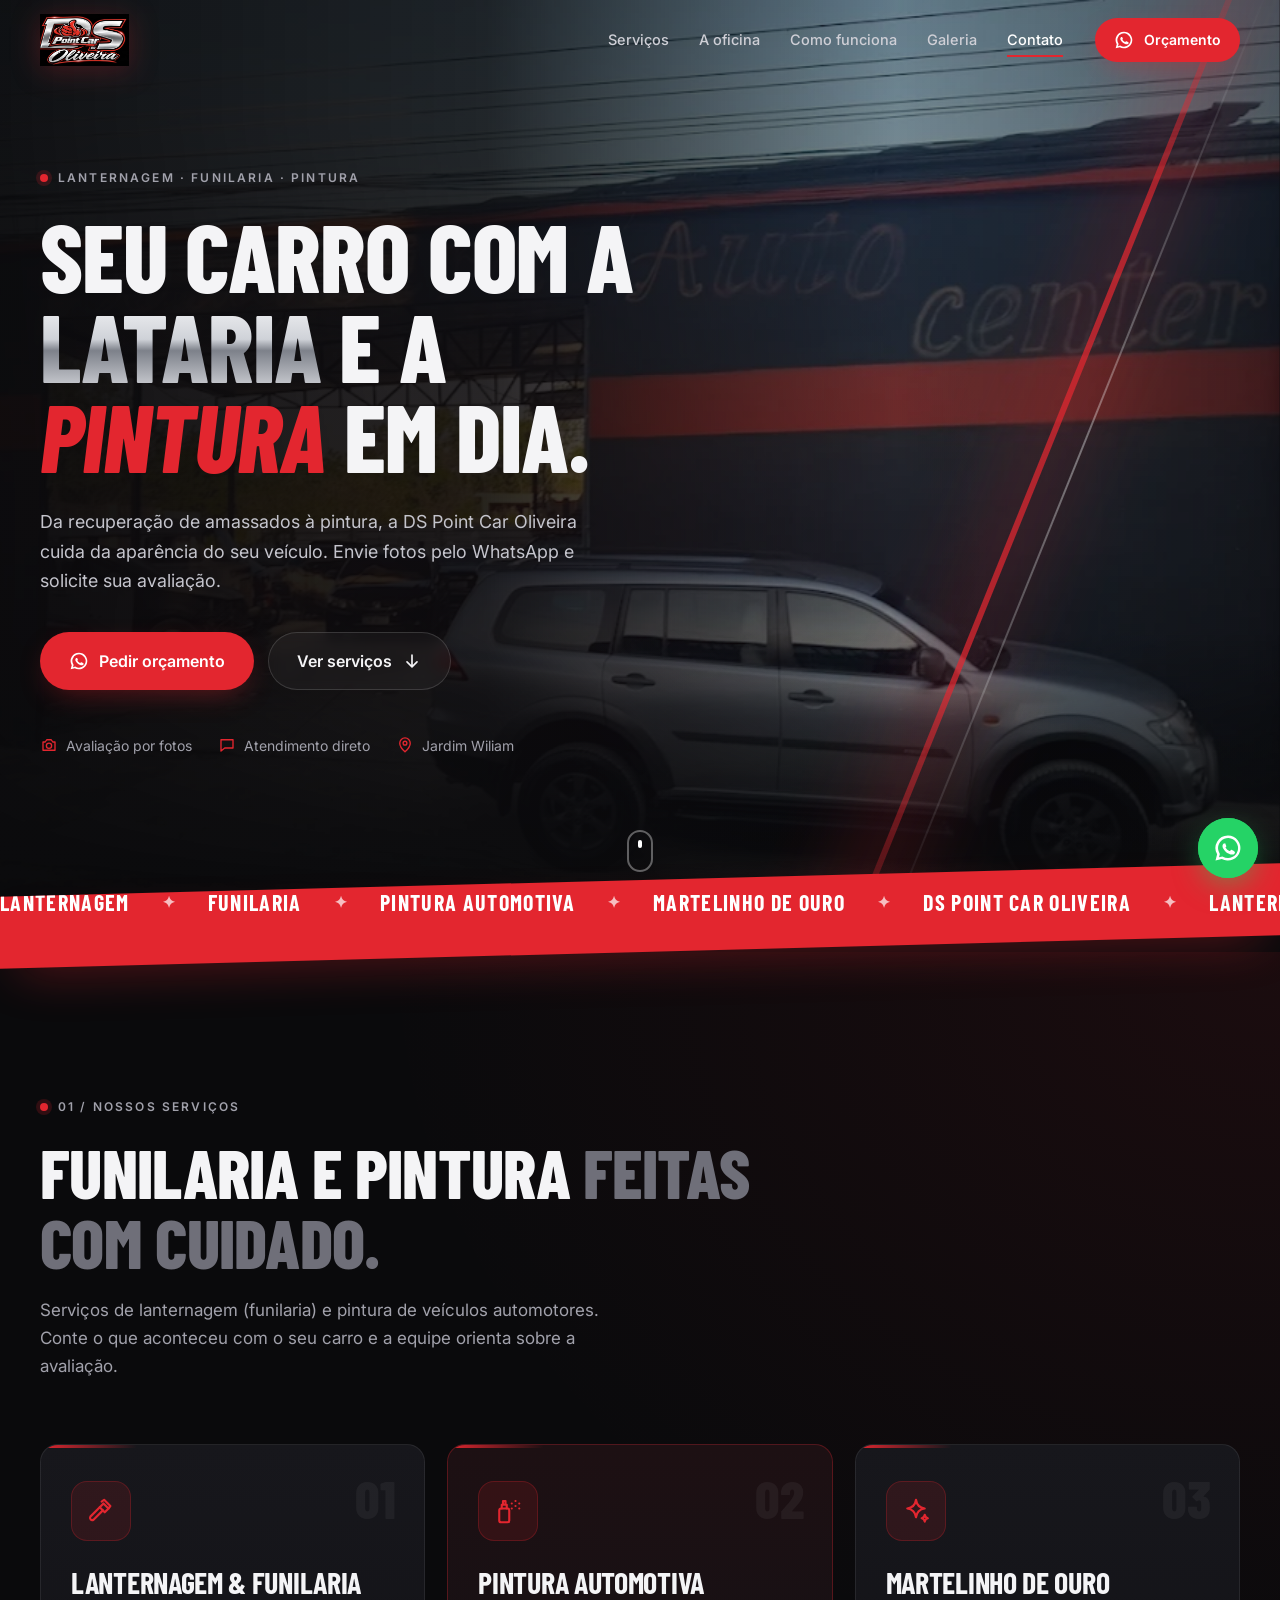
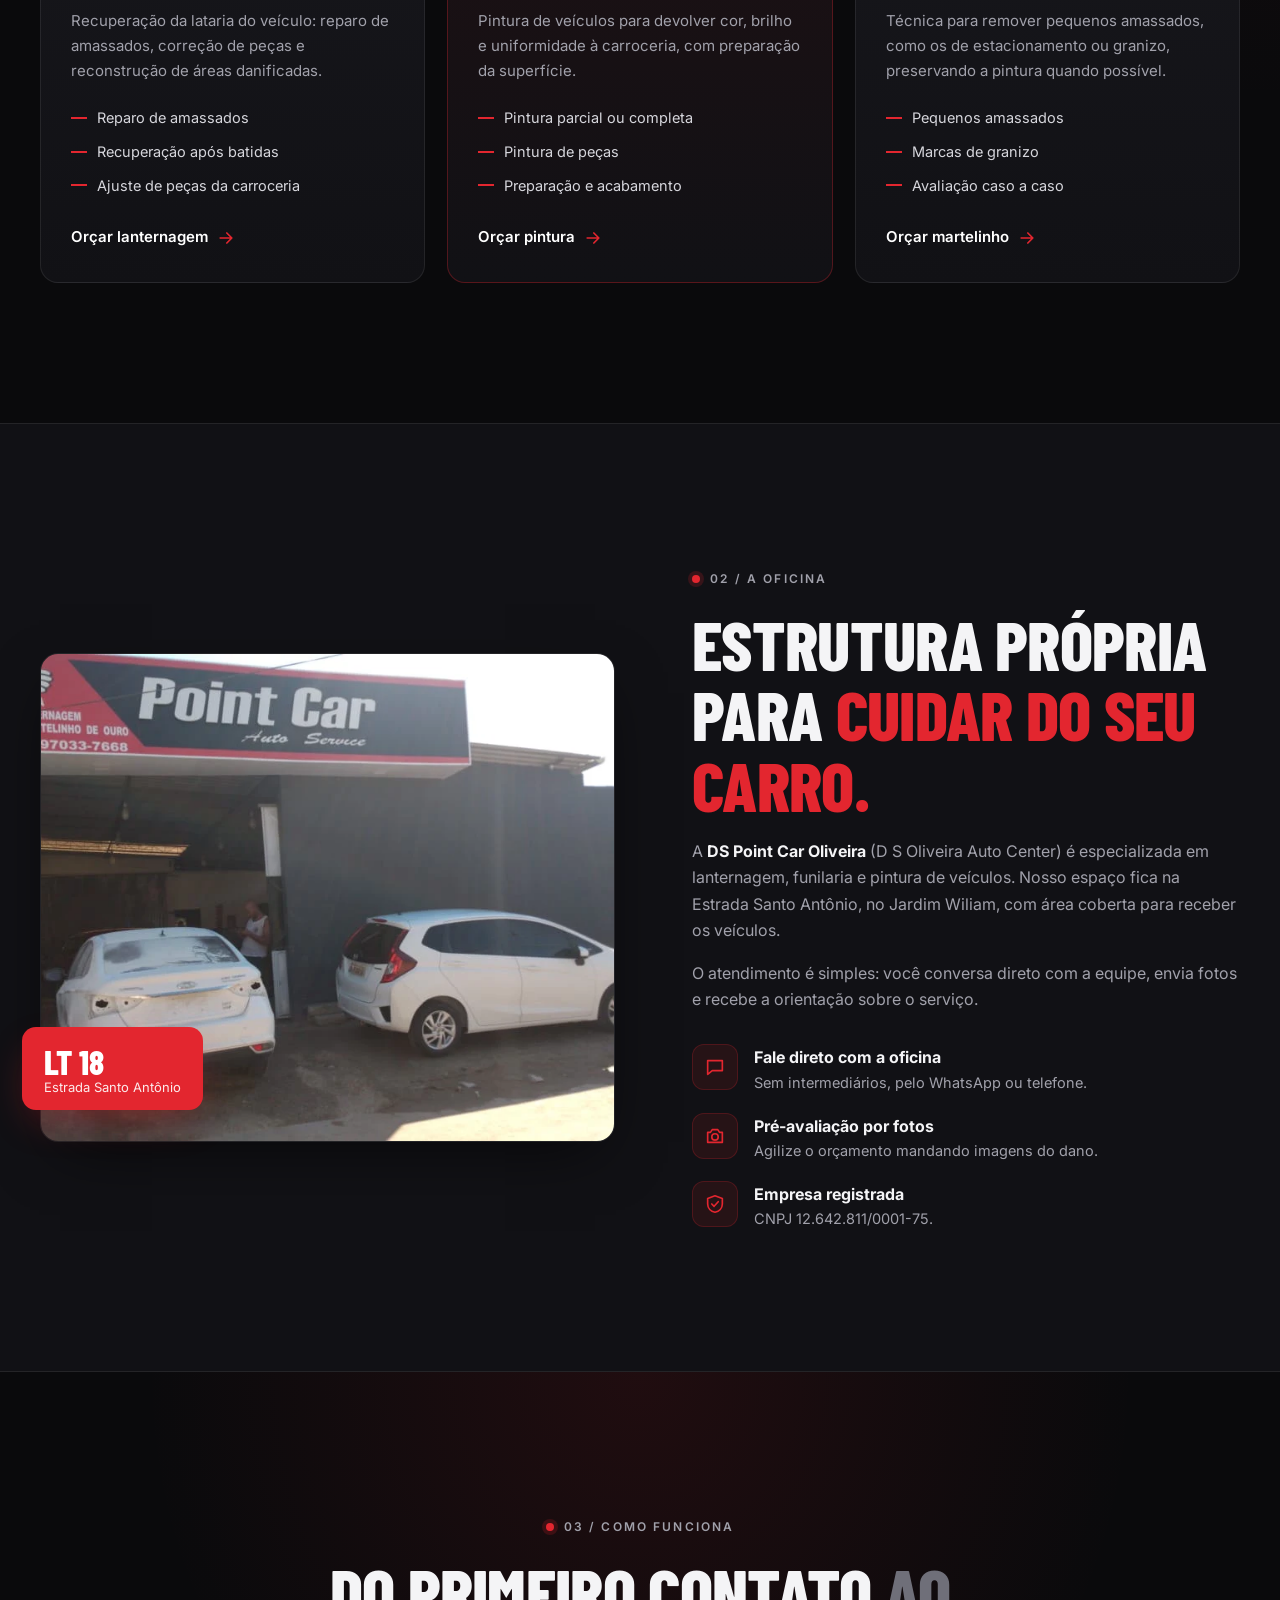
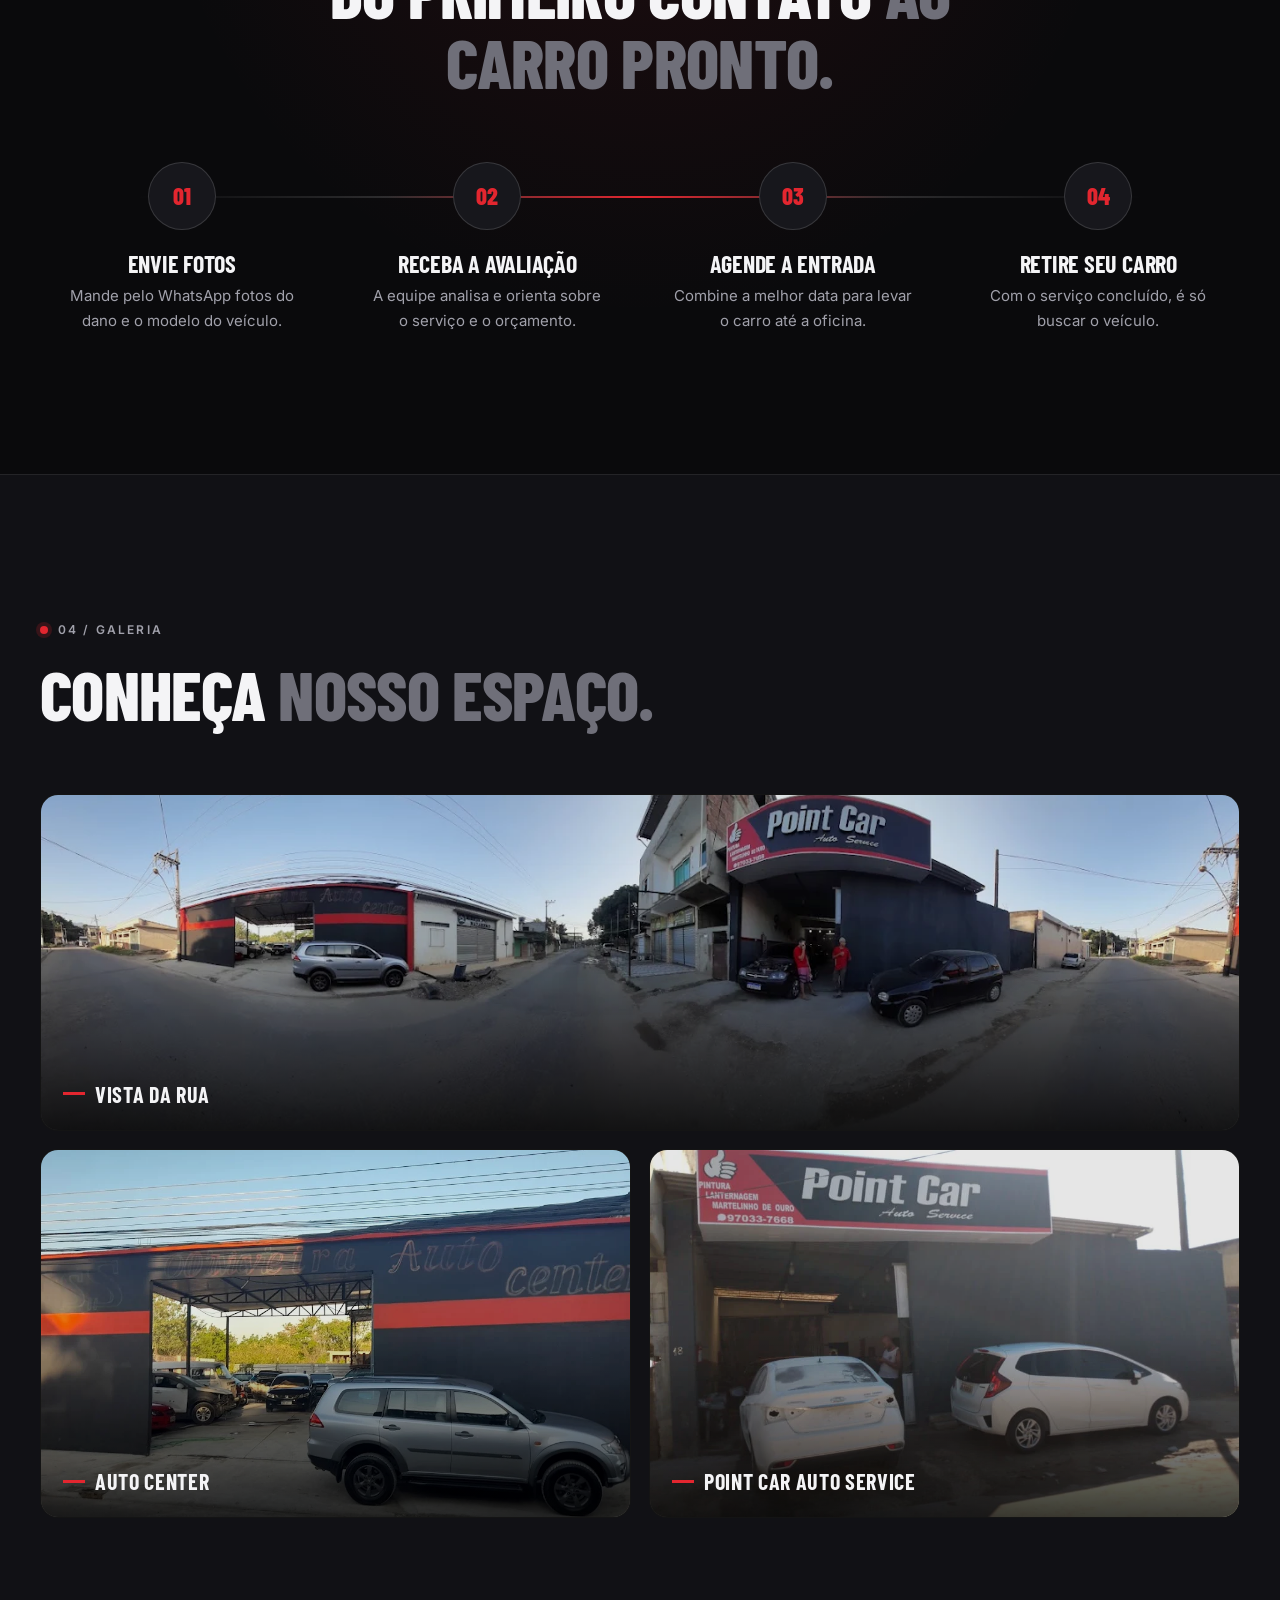
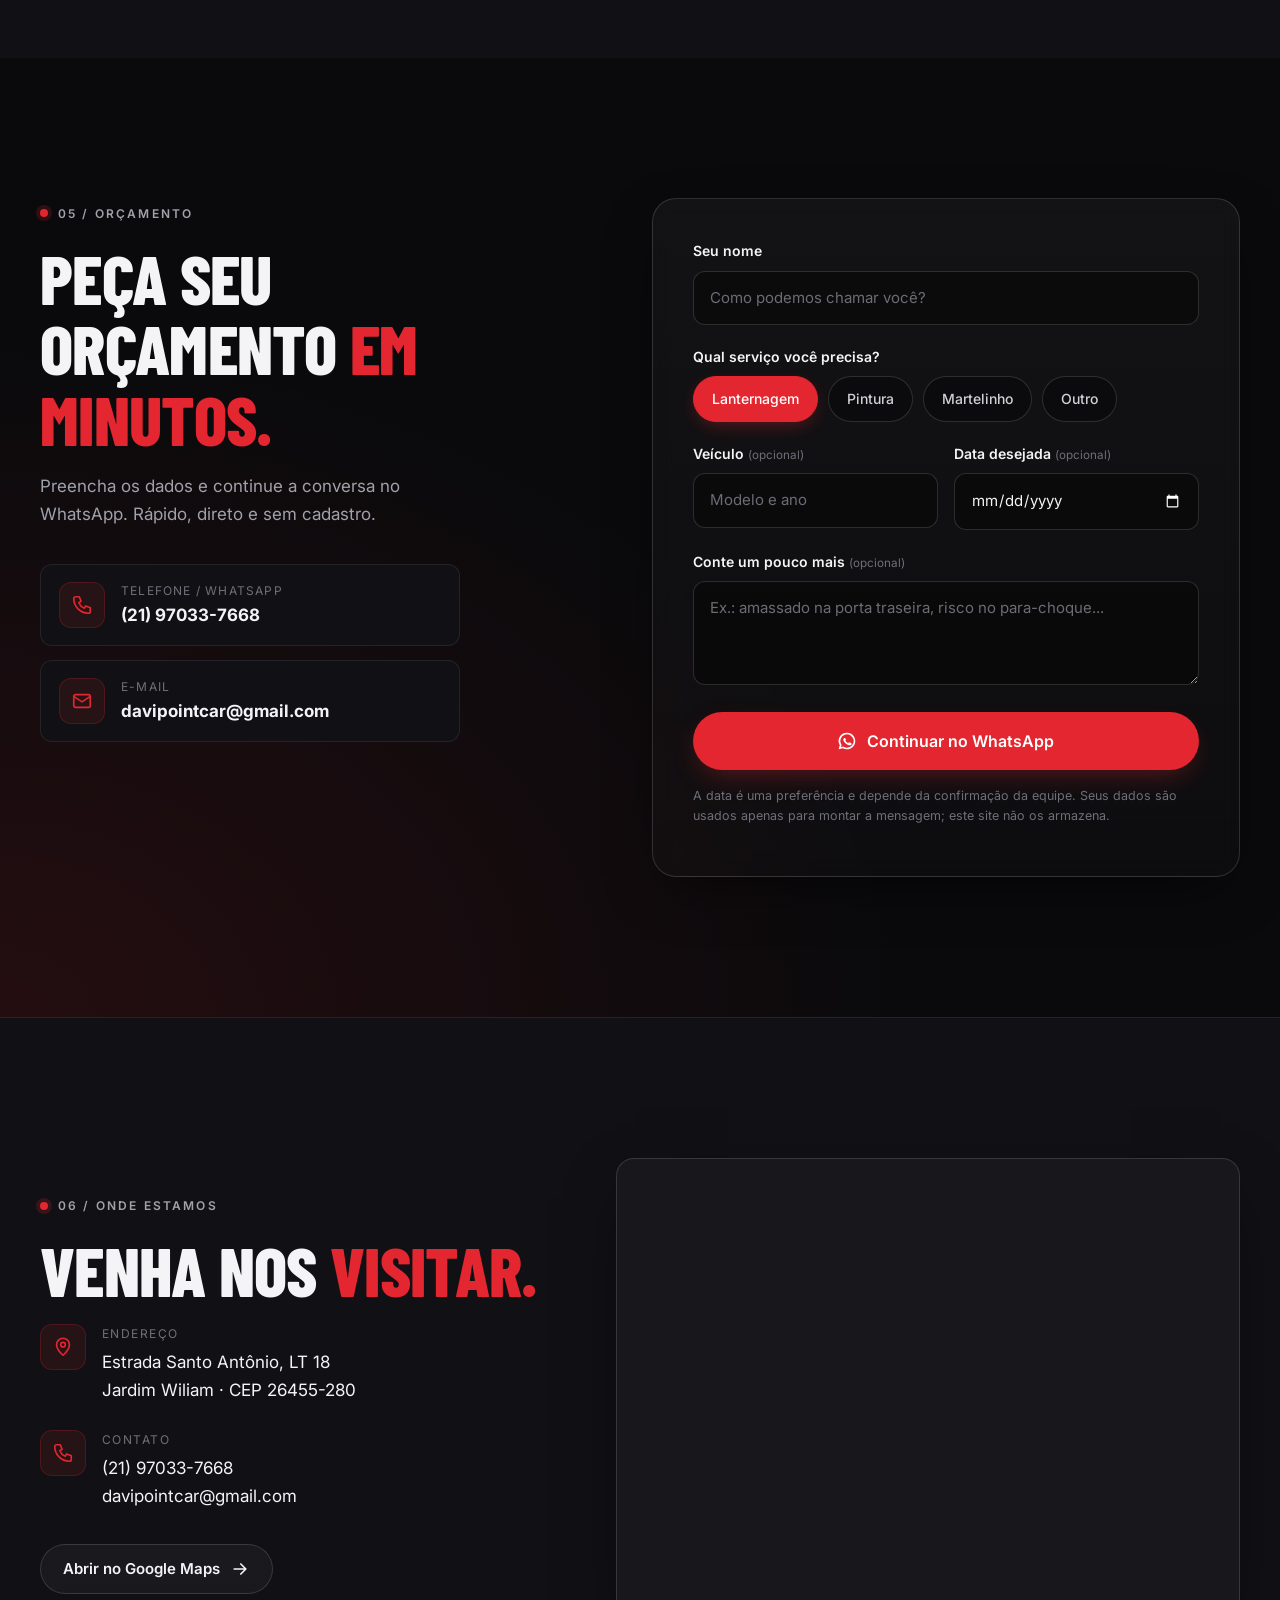
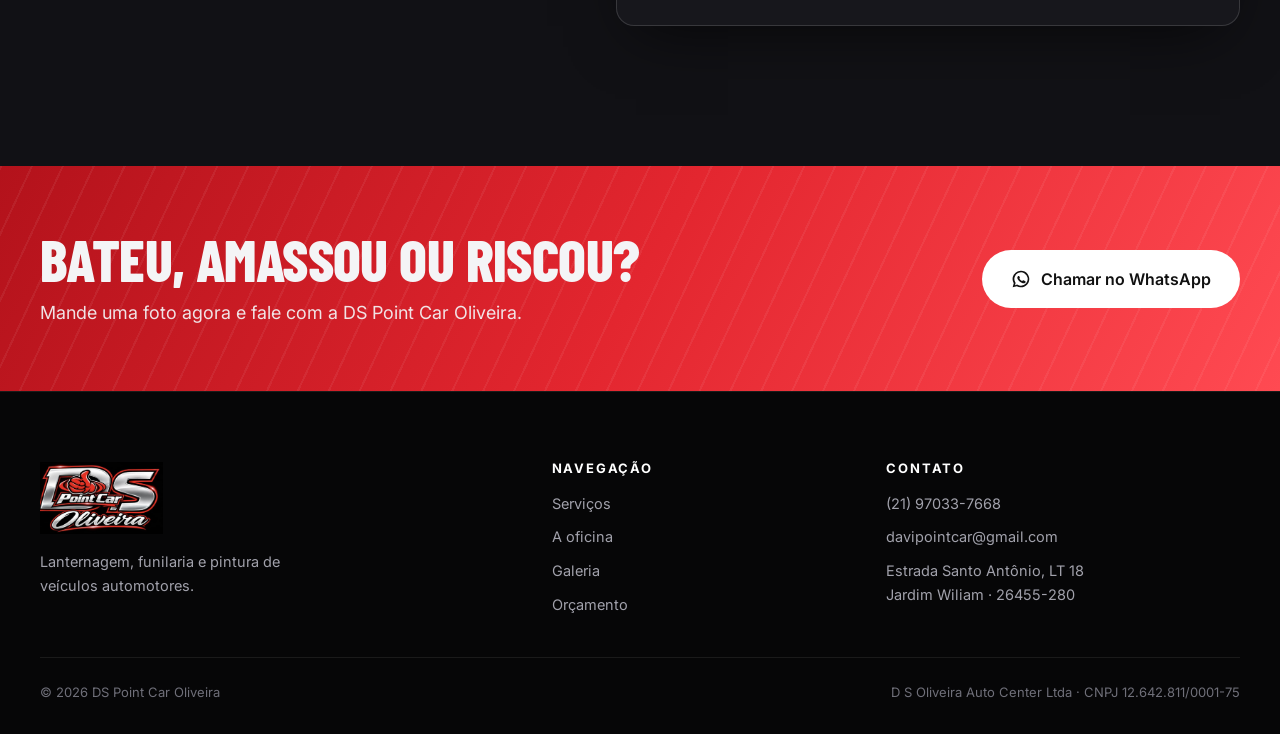
==== index.html @ 1c4e11af "first" ====
<!doctype html>
<html lang="pt-BR" class="no-js">
<head>
  <meta charset="UTF-8">
  <meta name="viewport" content="width=device-width, initial-scale=1, viewport-fit=cover">
  <title>DS Point Car Oliveira | Lanternagem, Funilaria e Pintura Automotiva</title>
  <meta name="description" content="DS Point Car Oliveira: lanternagem, funilaria, pintura automotiva e martelinho de ouro. Envie fotos pelo WhatsApp e solicite seu orçamento.">
  <meta name="theme-color" content="#0a0a0c">
  <meta name="robots" content="index, follow">

  <!-- Open Graph / redes sociais -->
  <meta property="og:type" content="website">
  <meta property="og:locale" content="pt_BR">
  <meta property="og:site_name" content="DS Point Car Oliveira">
  <meta property="og:title" content="DS Point Car Oliveira | Lanternagem, Funilaria e Pintura">
  <meta property="og:description" content="Lanternagem, funilaria, pintura automotiva e martelinho de ouro. Orçamento pelo WhatsApp.">
  <meta property="og:image" content="/assets/og-image.png">
  <meta property="og:image:width" content="1200">
  <meta property="og:image:height" content="630">
  <meta name="twitter:card" content="summary_large_image">

  <!-- Ícones -->
  <link rel="icon" type="image/png" sizes="32x32" href="assets/icon-32.png">
  <link rel="apple-touch-icon" sizes="180x180" href="assets/icon-180.png">
  <link rel="manifest" href="site.webmanifest">

  <!-- Fontes -->
  <link rel="preconnect" href="https://fonts.googleapis.com">
  <link rel="preconnect" href="https://fonts.gstatic.com" crossorigin>
  <link href="https://fonts.googleapis.com/css2?family=Barlow+Condensed:ital,wght@0,600;0,700;0,800;1,700;1,800&family=Inter:wght@400;500;600;700&display=swap" rel="stylesheet">

  <link rel="preload" as="image" href="assets/imagem2.webp">
  <link rel="stylesheet" href="styles.css">

  <!-- Dados estruturados para o Google -->
  <script type="application/ld+json">
  {
    "@context": "https://schema.org",
    "@type": "AutoBodyShop",
    "name": "DS Point Car Oliveira",
    "legalName": "D S Oliveira Auto Center Ltda",
    "taxID": "12.642.811/0001-75",
    "image": "assets/imagem2.webp",
    "logo": "assets/logo.png",
    "telephone": "+55 21 97033-7668",
    "email": "davipointcar@gmail.com",
    "address": {
      "@type": "PostalAddress",
      "streetAddress": "Estrada Santo Antônio, LT 18 - Jardim Wiliam",
      "postalCode": "26455-280",
      "addressRegion": "RJ",
      "addressCountry": "BR"
    },
    "makesOffer": [
      {"@type": "Offer", "itemOffered": {"@type": "Service", "name": "Lanternagem e funilaria"}},
      {"@type": "Offer", "itemOffered": {"@type": "Service", "name": "Pintura automotiva"}},
      {"@type": "Offer", "itemOffered": {"@type": "Service", "name": "Martelinho de ouro"}}
    ]
  }
  </script>
</head>
<body>
  <a class="skip-link" href="#conteudo">Pular para o conteúdo</a>

  <!-- ============ HEADER ============ -->
  <header class="site-header" id="topo">
    <div class="container header-inner">
      <a class="brand" href="#inicio" aria-label="DS Point Car Oliveira - início">
        <img src="assets/logo.png" alt="DS Point Car Oliveira" width="691" height="405">
      </a>

      <nav class="main-nav" id="main-nav" aria-label="Navegação principal">
        <a href="#servicos">Serviços</a>
        <a href="#sobre">A oficina</a>
        <a href="#como-funciona">Como funciona</a>
        <a href="#galeria">Galeria</a>
        <a href="#contato">Contato</a>
        <a class="btn btn-primary nav-cta" id="nav-cta-mobile" href="https://wa.me/5521970337668" data-wa="Olá! Gostaria de solicitar um orçamento." target="_blank" rel="noopener noreferrer">
          Orçamento no WhatsApp
        </a>
      </nav>

      <a class="btn btn-primary btn-sm header-cta" id="header-cta" href="https://wa.me/5521970337668" data-wa="Olá! Gostaria de solicitar um orçamento." target="_blank" rel="noopener noreferrer">
        <svg class="ico" viewBox="0 0 24 24" aria-hidden="true"><use href="#i-whatsapp"/></svg>
        Orçamento
      </a>

      <button class="menu-toggle" id="menu-toggle" aria-label="Abrir menu" aria-expanded="false" aria-controls="main-nav">
        <span></span><span></span><span></span>
      </button>
    </div>
  </header>

  <main id="conteudo">
    <!-- ============ HERO ============ -->
    <section class="hero" id="inicio">
      <div class="hero-bg" aria-hidden="true">
        <img src="assets/imagem2.webp" alt="" width="1360" height="612" fetchpriority="high">
      </div>
      <div class="hero-streak" aria-hidden="true"></div>

      <div class="container hero-inner">
        <div class="hero-copy">
          <p class="eyebrow reveal"><span class="dot"></span> Lanternagem · Funilaria · Pintura</p>
          <h1 class="reveal" style="--d:.08s">
            Seu carro com a
            <span class="text-chrome">lataria</span>
            e a <span class="text-red">pintura</span> em dia.
          </h1>
          <p class="lead reveal" style="--d:.16s">
            Da recuperação de amassados à pintura, a DS Point Car Oliveira cuida da aparência do seu veículo.
            Envie fotos pelo WhatsApp e solicite sua avaliação.
          </p>
          <div class="hero-actions reveal" style="--d:.24s">
            <a class="btn btn-primary btn-lg" id="hero-cta" href="https://wa.me/5521970337668" data-wa="Olá! Gostaria de solicitar um orçamento. Posso enviar fotos do carro?" target="_blank" rel="noopener noreferrer">
              <svg class="ico" viewBox="0 0 24 24" aria-hidden="true"><use href="#i-whatsapp"/></svg>
              Pedir orçamento
            </a>
            <a class="btn btn-ghost btn-lg" id="hero-services" href="#servicos">
              Ver serviços
              <svg class="ico" viewBox="0 0 24 24" aria-hidden="true"><use href="#i-arrow-down"/></svg>
            </a>
          </div>

          <ul class="hero-badges reveal" style="--d:.32s">
            <li><svg class="ico" viewBox="0 0 24 24" aria-hidden="true"><use href="#i-camera"/></svg> Avaliação por fotos</li>
            <li><svg class="ico" viewBox="0 0 24 24" aria-hidden="true"><use href="#i-chat"/></svg> Atendimento direto</li>
            <li><svg class="ico" viewBox="0 0 24 24" aria-hidden="true"><use href="#i-pin"/></svg> Jardim Wiliam</li>
          </ul>
        </div>
      </div>

      <a class="scroll-hint" href="#servicos" aria-label="Rolar para serviços"><span></span></a>
    </section>

    <!-- ============ TICKER ============ -->
    <div class="ticker" aria-hidden="true">
      <div class="ticker-track">
        <span>Lanternagem</span><i>✦</i><span>Funilaria</span><i>✦</i><span>Pintura automotiva</span><i>✦</i><span>Martelinho de ouro</span><i>✦</i><span>DS Point Car Oliveira</span><i>✦</i>
        <span>Lanternagem</span><i>✦</i><span>Funilaria</span><i>✦</i><span>Pintura automotiva</span><i>✦</i><span>Martelinho de ouro</span><i>✦</i><span>DS Point Car Oliveira</span><i>✦</i>
      </div>
    </div>

    <!-- ============ SERVIÇOS ============ -->
    <section class="section services" id="servicos">
      <div class="container">
        <header class="section-head reveal">
          <p class="eyebrow"><span class="dot"></span> 01 / Nossos serviços</p>
          <h2>Funilaria e pintura <span class="text-muted">feitas com cuidado.</span></h2>
          <p class="section-sub">Serviços de lanternagem (funilaria) e pintura de veículos automotores. Conte o que aconteceu com o seu carro e a equipe orienta sobre a avaliação.</p>
        </header>

        <div class="service-grid">
          <article class="service-card reveal" style="--d:.05s">
            <div class="service-icon">
              <svg viewBox="0 0 24 24" aria-hidden="true"><use href="#i-hammer"/></svg>
            </div>
            <span class="service-num">01</span>
            <h3>Lanternagem &amp; Funilaria</h3>
            <p>Recuperação da lataria do veículo: reparo de amassados, correção de peças e reconstrução de áreas danificadas.</p>
            <ul class="service-list">
              <li>Reparo de amassados</li>
              <li>Recuperação após batidas</li>
              <li>Ajuste de peças da carroceria</li>
            </ul>
            <a class="service-link" id="cta-lanternagem" href="https://wa.me/5521970337668" data-wa="Olá! Gostaria de um orçamento de lanternagem/funilaria." target="_blank" rel="noopener noreferrer">
              Orçar lanternagem <svg class="ico" viewBox="0 0 24 24" aria-hidden="true"><use href="#i-arrow"/></svg>
            </a>
          </article>

          <article class="service-card featured reveal" style="--d:.12s">
            <div class="service-icon">
              <svg viewBox="0 0 24 24" aria-hidden="true"><use href="#i-spray"/></svg>
            </div>
            <span class="service-num">02</span>
            <h3>Pintura automotiva</h3>
            <p>Pintura de veículos para devolver cor, brilho e uniformidade à carroceria, com preparação da superfície.</p>
            <ul class="service-list">
              <li>Pintura parcial ou completa</li>
              <li>Pintura de peças</li>
              <li>Preparação e acabamento</li>
            </ul>
            <a class="service-link" id="cta-pintura" href="https://wa.me/5521970337668" data-wa="Olá! Gostaria de um orçamento de pintura automotiva." target="_blank" rel="noopener noreferrer">
              Orçar pintura <svg class="ico" viewBox="0 0 24 24" aria-hidden="true"><use href="#i-arrow"/></svg>
            </a>
          </article>

          <article class="service-card reveal" style="--d:.19s">
            <div class="service-icon">
              <svg viewBox="0 0 24 24" aria-hidden="true"><use href="#i-sparkle"/></svg>
            </div>
            <span class="service-num">03</span>
            <h3>Martelinho de ouro</h3>
            <p>Técnica para remover pequenos amassados, como os de estacionamento ou granizo, preservando a pintura quando possível.</p>
            <ul class="service-list">
              <li>Pequenos amassados</li>
              <li>Marcas de granizo</li>
              <li>Avaliação caso a caso</li>
            </ul>
            <a class="service-link" id="cta-martelinho" href="https://wa.me/5521970337668" data-wa="Olá! Gostaria de um orçamento de martelinho de ouro." target="_blank" rel="noopener noreferrer">
              Orçar martelinho <svg class="ico" viewBox="0 0 24 24" aria-hidden="true"><use href="#i-arrow"/></svg>
            </a>
          </article>
        </div>
      </div>
    </section>

    <!-- ============ SOBRE ============ -->
    <section class="section about" id="sobre">
      <div class="container about-grid">
        <div class="about-media reveal">
          <figure class="about-photo main">
            <img src="assets/imagem1.webp" alt="Fachada da Point Car Auto Service com veículos em atendimento" width="1040" height="585" loading="lazy">
          </figure>
          <div class="about-tag">
            <strong>LT 18</strong>
            <span>Estrada Santo Antônio</span>
          </div>
        </div>

        <div class="about-copy reveal" style="--d:.1s">
          <p class="eyebrow"><span class="dot"></span> 02 / A oficina</p>
          <h2>Estrutura própria para <span class="text-red">cuidar do seu carro.</span></h2>
          <p>A <strong>DS Point Car Oliveira</strong> (D S Oliveira Auto Center) é especializada em lanternagem, funilaria e pintura de veículos. Nosso espaço fica na Estrada Santo Antônio, no Jardim Wiliam, com área coberta para receber os veículos.</p>
          <p>O atendimento é simples: você conversa direto com a equipe, envia fotos e recebe a orientação sobre o serviço.</p>

          <ul class="feature-list">
            <li>
              <span class="feature-ico"><svg viewBox="0 0 24 24" aria-hidden="true"><use href="#i-chat"/></svg></span>
              <div><strong>Fale direto com a oficina</strong><span>Sem intermediários, pelo WhatsApp ou telefone.</span></div>
            </li>
            <li>
              <span class="feature-ico"><svg viewBox="0 0 24 24" aria-hidden="true"><use href="#i-camera"/></svg></span>
              <div><strong>Pré-avaliação por fotos</strong><span>Agilize o orçamento mandando imagens do dano.</span></div>
            </li>
            <li>
              <span class="feature-ico"><svg viewBox="0 0 24 24" aria-hidden="true"><use href="#i-shield"/></svg></span>
              <div><strong>Empresa registrada</strong><span>CNPJ 12.642.811/0001-75.</span></div>
            </li>
          </ul>
        </div>
      </div>
    </section>

    <!-- ============ COMO FUNCIONA ============ -->
    <section class="section process" id="como-funciona">
      <div class="container">
        <header class="section-head center reveal">
          <p class="eyebrow"><span class="dot"></span> 03 / Como funciona</p>
          <h2>Do primeiro contato <span class="text-muted">ao carro pronto.</span></h2>
        </header>

        <ol class="steps">
          <li class="step reveal" style="--d:.05s">
            <span class="step-num">01</span>
            <h3>Envie fotos</h3>
            <p>Mande pelo WhatsApp fotos do dano e o modelo do veículo.</p>
          </li>
          <li class="step reveal" style="--d:.12s">
            <span class="step-num">02</span>
            <h3>Receba a avaliação</h3>
            <p>A equipe analisa e orienta sobre o serviço e o orçamento.</p>
          </li>
          <li class="step reveal" style="--d:.19s">
            <span class="step-num">03</span>
            <h3>Agende a entrada</h3>
            <p>Combine a melhor data para levar o carro até a oficina.</p>
          </li>
          <li class="step reveal" style="--d:.26s">
            <span class="step-num">04</span>
            <h3>Retire seu carro</h3>
            <p>Com o serviço concluído, é só buscar o veículo.</p>
          </li>
        </ol>
      </div>
    </section>

    <!-- ============ GALERIA ============ -->
    <section class="section gallery" id="galeria">
      <div class="container">
        <header class="section-head reveal">
          <p class="eyebrow"><span class="dot"></span> 04 / Galeria</p>
          <h2>Conheça <span class="text-muted">nosso espaço.</span></h2>
        </header>

        <div class="gallery-grid">
          <button class="gallery-item wide reveal" data-full="assets/imagem3.webp" data-caption="Vista da rua com as duas unidades da oficina" aria-label="Ampliar foto: vista da rua">
            <img src="assets/imagem3.webp" alt="Vista panorâmica da rua com as unidades da oficina" width="1360" height="382" loading="lazy">
            <span class="gallery-cap">Vista da rua</span>
          </button>
          <button class="gallery-item reveal" style="--d:.08s" data-full="assets/imagem2.webp" data-caption="DS Oliveira Auto Center - área coberta" aria-label="Ampliar foto: auto center">
            <img src="assets/imagem2.webp" alt="Fachada do DS Oliveira Auto Center com área coberta" width="1360" height="612" loading="lazy">
            <span class="gallery-cap">Auto Center</span>
          </button>
          <button class="gallery-item reveal" style="--d:.16s" data-full="assets/imagem1.webp" data-caption="Point Car Auto Service - pintura, lanternagem e martelinho de ouro" aria-label="Ampliar foto: Point Car">
            <img src="assets/imagem1.webp" alt="Fachada da Point Car com placa de pintura e lanternagem" width="1040" height="585" loading="lazy">
            <span class="gallery-cap">Point Car Auto Service</span>
          </button>
        </div>
      </div>
    </section>

    <!-- ============ AGENDAMENTO ============ -->
    <section class="section booking" id="agendamento">
      <div class="container booking-grid">
        <div class="booking-copy reveal">
          <p class="eyebrow"><span class="dot"></span> 05 / Orçamento</p>
          <h2>Peça seu orçamento <span class="text-red">em minutos.</span></h2>
          <p>Preencha os dados e continue a conversa no WhatsApp. Rápido, direto e sem cadastro.</p>

          <div class="contact-cards">
            <a class="contact-card" id="booking-phone" href="tel:+5521970337668">
              <span class="feature-ico"><svg viewBox="0 0 24 24" aria-hidden="true"><use href="#i-phone"/></svg></span>
              <div><small>Telefone / WhatsApp</small><strong>(21) 97033-7668</strong></div>
            </a>
            <a class="contact-card" id="booking-email" href="mailto:davipointcar@gmail.com">
              <span class="feature-ico"><svg viewBox="0 0 24 24" aria-hidden="true"><use href="#i-mail"/></svg></span>
              <div><small>E-mail</small><strong>davipointcar@gmail.com</strong></div>
            </a>
          </div>
        </div>

        <form id="booking-form" class="booking-form reveal" style="--d:.1s" novalidate>
          <div class="field">
            <label for="name">Seu nome</label>
            <input id="name" name="name" autocomplete="name" placeholder="Como podemos chamar você?" required maxlength="100">
          </div>

          <fieldset class="field">
            <legend>Qual serviço você precisa?</legend>
            <div class="chips">
              <label class="chip"><input type="radio" name="service" value="Lanternagem / Funilaria" checked><span>Lanternagem</span></label>
              <label class="chip"><input type="radio" name="service" value="Pintura automotiva"><span>Pintura</span></label>
              <label class="chip"><input type="radio" name="service" value="Martelinho de ouro"><span>Martelinho</span></label>
              <label class="chip"><input type="radio" name="service" value="Outro / Tenho uma dúvida"><span>Outro</span></label>
            </div>
          </fieldset>

          <div class="form-row">
            <div class="field">
              <label for="vehicle">Veículo <small>(opcional)</small></label>
              <input id="vehicle" name="vehicle" placeholder="Modelo e ano" maxlength="100">
            </div>
            <div class="field">
              <label for="date">Data desejada <small>(opcional)</small></label>
              <input id="date" name="date" type="date">
            </div>
          </div>

          <div class="field">
            <label for="message">Conte um pouco mais <small>(opcional)</small></label>
            <textarea id="message" name="message" rows="3" placeholder="Ex.: amassado na porta traseira, risco no para-choque..." maxlength="1200"></textarea>
          </div>

          <button class="btn btn-primary btn-lg btn-block" id="booking-submit" type="submit">
            <svg class="ico" viewBox="0 0 24 24" aria-hidden="true"><use href="#i-whatsapp"/></svg>
            Continuar no WhatsApp
          </button>
          <p class="form-note">A data é uma preferência e depende da confirmação da equipe. Seus dados são usados apenas para montar a mensagem; este site não os armazena.</p>
          <p id="form-status" class="form-status" role="status" aria-live="polite"></p>
        </form>
      </div>
    </section>

    <!-- ============ LOCALIZAÇÃO ============ -->
    <section class="section location" id="contato">
      <div class="container location-grid">
        <div class="location-copy reveal">
          <p class="eyebrow"><span class="dot"></span> 06 / Onde estamos</p>
          <h2>Venha nos <span class="text-red">visitar.</span></h2>

          <div class="info-block">
            <span class="feature-ico"><svg viewBox="0 0 24 24" aria-hidden="true"><use href="#i-pin"/></svg></span>
            <div>
              <small>Endereço</small>
              <address>Estrada Santo Antônio, LT 18<br>Jardim Wiliam · CEP 26455-280</address>
            </div>
          </div>
          <div class="info-block">
            <span class="feature-ico"><svg viewBox="0 0 24 24" aria-hidden="true"><use href="#i-phone"/></svg></span>
            <div>
              <small>Contato</small>
              <a href="tel:+5521970337668">(21) 97033-7668</a><br>
              <a href="mailto:davipointcar@gmail.com">davipointcar@gmail.com</a>
            </div>
          </div>

          <a class="btn btn-ghost" id="maps-link" href="https://www.google.com/maps/search/?api=1&amp;query=Estrada%20Santo%20Ant%C3%B4nio%20LT%2018%20Jardim%20Wiliam%2026455-280" target="_blank" rel="noopener noreferrer">
            Abrir no Google Maps <svg class="ico" viewBox="0 0 24 24" aria-hidden="true"><use href="#i-arrow"/></svg>
          </a>
        </div>

        <div class="map-wrap reveal" style="--d:.1s">
          <iframe
            title="Mapa: DS Point Car Oliveira"
            src="https://maps.google.com/maps?q=Estrada%20Santo%20Ant%C3%B4nio%2018%2C%20Jardim%20Wiliam%2C%2026455-280&amp;z=16&amp;output=embed"
            loading="lazy"
            referrerpolicy="no-referrer-when-downgrade"
            allowfullscreen></iframe>
        </div>
      </div>
    </section>

    <!-- ============ CTA FINAL ============ -->
    <section class="cta-band">
      <div class="container cta-inner reveal">
        <div>
          <h2>Bateu, amassou ou riscou?</h2>
          <p>Mande uma foto agora e fale com a DS Point Car Oliveira.</p>
        </div>
        <a class="btn btn-light btn-lg" id="cta-final" href="https://wa.me/5521970337668" data-wa="Olá! Meu carro precisa de reparo. Posso enviar fotos para um orçamento?" target="_blank" rel="noopener noreferrer">
          <svg class="ico" viewBox="0 0 24 24" aria-hidden="true"><use href="#i-whatsapp"/></svg>
          Chamar no WhatsApp
        </a>
      </div>
    </section>
  </main>

  <!-- ============ FOOTER ============ -->
  <footer class="site-footer">
    <div class="container footer-grid">
      <div class="footer-brand">
        <img src="assets/logo.png" alt="DS Point Car Oliveira" width="691" height="405" loading="lazy">
        <p>Lanternagem, funilaria e pintura de veículos automotores.</p>
      </div>
      <div>
        <h3>Navegação</h3>
        <ul>
          <li><a href="#servicos">Serviços</a></li>
          <li><a href="#sobre">A oficina</a></li>
          <li><a href="#galeria">Galeria</a></li>
          <li><a href="#agendamento">Orçamento</a></li>
        </ul>
      </div>
      <div>
        <h3>Contato</h3>
        <ul>
          <li><a href="tel:+5521970337668">(21) 97033-7668</a></li>
          <li><a href="mailto:davipointcar@gmail.com">davipointcar@gmail.com</a></li>
          <li>Estrada Santo Antônio, LT 18<br>Jardim Wiliam · 26455-280</li>
        </ul>
      </div>
    </div>
    <div class="container footer-bottom">
      <span>© <span id="year">2026</span> DS Point Car Oliveira</span>
      <span>D S Oliveira Auto Center Ltda · CNPJ 12.642.811/0001-75</span>
    </div>
  </footer>

  <!-- WhatsApp flutuante -->
  <a class="wa-float" id="wa-float" href="https://wa.me/5521970337668" data-wa="Olá! Gostaria de solicitar um orçamento." target="_blank" rel="noopener noreferrer" aria-label="Conversar pelo WhatsApp">
    <svg viewBox="0 0 24 24" aria-hidden="true"><use href="#i-whatsapp"/></svg>
  </a>

  <!-- Lightbox -->
  <div class="lightbox" id="lightbox" role="dialog" aria-modal="true" aria-label="Foto ampliada" hidden>
    <button class="lightbox-close" id="lightbox-close" aria-label="Fechar">×</button>
    <figure>
      <img id="lightbox-img" src="" alt="">
      <figcaption id="lightbox-cap"></figcaption>
    </figure>
  </div>

  <!-- Ícones SVG -->
  <svg width="0" height="0" style="position:absolute" aria-hidden="true">
    <symbol id="i-whatsapp" viewBox="0 0 24 24"><path fill="currentColor" d="M12 2a10 10 0 0 0-8.7 15L2 22l5-1.3A10 10 0 1 0 12 2Zm0 18a8 8 0 0 1-4.1-1.1l-.4-.2-2.7.7.7-2.7-.2-.4A8 8 0 1 1 12 20Zm4.4-5.8c-.2-.1-1.4-.7-1.6-.8s-.4-.1-.5.1l-.7.8c-.1.1-.3.2-.5.1a6.6 6.6 0 0 1-3-2.6c-.2-.3.2-.5.5-1 .1-.2.1-.3 0-.5l-.7-1.7c-.1-.4-.3-.3-.5-.3H9c-.2 0-.4.1-.6.3-.2.2-.8.8-.8 1.9s.8 2.2 1 2.4c.1.2 1.7 2.7 4.2 3.7 1.6.7 2.2.7 3 .6.5-.1 1.4-.6 1.6-1.1.2-.6.2-1 .1-1.1-.1-.2-.3-.2-.5-.3Z"/></symbol>
    <symbol id="i-arrow" viewBox="0 0 24 24"><path fill="none" stroke="currentColor" stroke-width="2" stroke-linecap="round" stroke-linejoin="round" d="M5 12h14m-6-6 6 6-6 6"/></symbol>
    <symbol id="i-arrow-down" viewBox="0 0 24 24"><path fill="none" stroke="currentColor" stroke-width="2" stroke-linecap="round" stroke-linejoin="round" d="M12 5v14m-6-6 6 6 6-6"/></symbol>
    <symbol id="i-camera" viewBox="0 0 24 24"><g fill="none" stroke="currentColor" stroke-width="1.8" stroke-linejoin="round"><path d="M4 8h3l2-3h6l2 3h3v11H4z"/><circle cx="12" cy="13" r="3.5"/></g></symbol>
    <symbol id="i-chat" viewBox="0 0 24 24"><path fill="none" stroke="currentColor" stroke-width="1.8" stroke-linejoin="round" d="M4 5h16v11H9l-5 4z"/></symbol>
    <symbol id="i-pin" viewBox="0 0 24 24"><g fill="none" stroke="currentColor" stroke-width="1.8"><path d="M12 21s-7-6.2-7-11.5a7 7 0 0 1 14 0C19 14.8 12 21 12 21Z"/><circle cx="12" cy="9.5" r="2.5"/></g></symbol>
    <symbol id="i-phone" viewBox="0 0 24 24"><path fill="none" stroke="currentColor" stroke-width="1.8" stroke-linejoin="round" d="M5 3h4l2 5-2.5 1.5a11 11 0 0 0 6 6L16 13l5 2v4a2 2 0 0 1-2 2A16 16 0 0 1 3 5a2 2 0 0 1 2-2Z"/></symbol>
    <symbol id="i-mail" viewBox="0 0 24 24"><g fill="none" stroke="currentColor" stroke-width="1.8" stroke-linejoin="round"><rect x="3" y="5" width="18" height="14" rx="2"/><path d="m3 7 9 6 9-6"/></g></symbol>
    <symbol id="i-shield" viewBox="0 0 24 24"><g fill="none" stroke="currentColor" stroke-width="1.8" stroke-linejoin="round"><path d="M12 3 4 6v6c0 4.5 3.4 8 8 9 4.6-1 8-4.5 8-9V6z"/><path d="m8.5 12 2.5 2.5 4.5-5" stroke-linecap="round"/></g></symbol>
    <symbol id="i-hammer" viewBox="0 0 24 24"><g fill="none" stroke="currentColor" stroke-width="1.7" stroke-linejoin="round" stroke-linecap="round"><path d="m14 6 4 4-3 3-4-4z"/><path d="m12.5 4.5 2-1.5 5 5-1.5 2"/><path d="M11 9 3.5 16.5a1.8 1.8 0 0 0 2.5 2.5L13.5 11.5"/></g></symbol>
    <symbol id="i-spray" viewBox="0 0 24 24"><g fill="none" stroke="currentColor" stroke-width="1.7" stroke-linejoin="round" stroke-linecap="round"><rect x="5" y="10" width="8" height="11" rx="1.5"/><path d="M7 10V7h4v3M8 7V4h2v3"/><path d="M15 6h.01M18 4h.01M18 8h.01M21 6h.01M15 10h.01M21 10h.01"/></g></symbol>
    <symbol id="i-sparkle" viewBox="0 0 24 24"><g fill="none" stroke="currentColor" stroke-width="1.7" stroke-linejoin="round"><path d="M12 3c.6 4.2 2.8 6.4 7 7-4.2.6-6.4 2.8-7 7-.6-4.2-2.8-6.4-7-7 4.2-.6 6.4-2.8 7-7Z"/><path d="M19 15c.3 1.7 1 2.5 2.5 2.8-1.5.3-2.2 1-2.5 2.7-.3-1.7-1-2.4-2.5-2.7 1.5-.3 2.2-1.1 2.5-2.8Z"/></g></symbol>
  </svg>

  <script src="script.js" defer></script>
</body>
</html>
---- styles.css ----
/* =========================================================
   DS Point Car Oliveira — Design system
   ========================================================= */
:root {
  --red: #e3262f;
  --red-600: #c51b24;
  --red-glow: rgba(227, 38, 47, .45);
  --bg: #0a0a0c;
  --bg-2: #111115;
  --bg-3: #17171c;
  --line: rgba(255, 255, 255, .08);
  --line-2: rgba(255, 255, 255, .14);
  --text: #f4f4f6;
  --muted: #a1a1ab;
  --muted-2: #6f6f79;
  --radius: 18px;
  --radius-sm: 12px;
  --shadow: 0 20px 60px -20px rgba(0, 0, 0, .7);
  --ff-head: "Barlow Condensed", "Arial Narrow", sans-serif;
  --ff-body: "Inter", system-ui, -apple-system, "Segoe UI", Roboto, sans-serif;
  --header-h: 80px;
  --ease: cubic-bezier(.2, .7, .2, 1);
}

*, *::before, *::after { box-sizing: border-box; }
html { scroll-behavior: smooth; scroll-padding-top: var(--header-h); -webkit-text-size-adjust: 100%; }
body {
  margin: 0;
  font-family: var(--ff-body);
  font-size: 16px;
  line-height: 1.65;
  color: var(--text);
  background: var(--bg);
  -webkit-font-smoothing: antialiased;
  overflow-x: hidden;
}
img { max-width: 100%; display: block; }
a { color: inherit; text-decoration: none; }
button, input, select, textarea { font: inherit; color: inherit; }
ul, ol { margin: 0; padding: 0; list-style: none; }
h1, h2, h3 { font-family: var(--ff-head); line-height: 1.02; margin: 0; letter-spacing: -.01em; }
p { margin: 0; }
address { font-style: normal; }
:focus-visible { outline: 2px solid var(--red); outline-offset: 4px; border-radius: 4px; }
::selection { background: var(--red); color: #fff; }

.container { width: min(1200px, 100% - 48px); margin-inline: auto; }
.skip-link { position: absolute; left: -9999px; top: 10px; z-index: 100; background: var(--red); color: #fff; padding: 10px 16px; border-radius: 8px; }
.skip-link:focus { left: 10px; }

.text-red { color: var(--red); }
.text-muted { color: var(--muted-2); }
.text-chrome {
  background: linear-gradient(180deg, #ffffff 0%, #cfd2d8 45%, #7d818a 55%, #e9eaee 100%);
  -webkit-background-clip: text; background-clip: text; color: transparent;
}

.ico { width: 20px; height: 20px; flex: none; }

/* ---------- Eyebrow ---------- */
.eyebrow {
  display: inline-flex; align-items: center; gap: 10px;
  font-size: 12px; font-weight: 600; letter-spacing: .18em; text-transform: uppercase;
  color: var(--muted);
}
.dot { width: 8px; height: 8px; border-radius: 50%; background: var(--red); box-shadow: 0 0 0 4px rgba(227, 38, 47, .18); }

/* ---------- Buttons ---------- */
.btn {
  --pad-y: 14px; --pad-x: 22px;
  display: inline-flex; align-items: center; justify-content: center; gap: 10px;
  padding: var(--pad-y) var(--pad-x);
  font-weight: 600; font-size: 15px; line-height: 1;
  border-radius: 999px; border: 1px solid transparent; cursor: pointer;
  transition: transform .25s var(--ease), background .25s, box-shadow .25s, border-color .25s, color .25s;
  white-space: nowrap;
}
.btn:hover { transform: translateY(-2px); }
.btn:active { transform: translateY(0); }
.btn-primary { background: var(--red); color: #fff; box-shadow: 0 10px 30px -10px var(--red-glow); }
.btn-primary:hover { background: var(--red-600); box-shadow: 0 14px 40px -10px var(--red-glow); }
.btn-ghost { background: rgba(255, 255, 255, .04); border-color: var(--line-2); color: var(--text); backdrop-filter: blur(6px); }
.btn-ghost:hover { border-color: rgba(255, 255, 255, .35); background: rgba(255, 255, 255, .08); }
.btn-light { background: #fff; color: #111; }
.btn-light:hover { background: #f1f1f1; box-shadow: 0 14px 40px -12px rgba(0, 0, 0, .5); }
.btn-sm { --pad-y: 11px; --pad-x: 18px; font-size: 14px; }
.btn-lg { --pad-y: 18px; --pad-x: 28px; font-size: 16px; }
.btn-block { width: 100%; }

/* =========================================================
   Header
   ========================================================= */
.site-header {
  position: fixed; inset: 0 0 auto 0; z-index: 50;
  height: var(--header-h);
  transition: background .3s, border-color .3s, height .3s;
  border-bottom: 1px solid transparent;
}
.site-header.scrolled {
  background: rgba(10, 10, 12, .78);
  backdrop-filter: saturate(160%) blur(14px);
  -webkit-backdrop-filter: saturate(160%) blur(14px);
  border-color: var(--line);
}
.header-inner { height: 100%; display: flex; align-items: center; gap: 32px; }
.brand img { height: 52px; width: auto; filter: drop-shadow(0 4px 14px rgba(227, 38, 47, .25)); }
.main-nav { display: flex; align-items: center; gap: 30px; margin-left: auto; font-size: 14.5px; font-weight: 500; }
.main-nav a:not(.btn) { color: #cfcfd6; position: relative; padding: 6px 0; transition: color .2s; }
.main-nav a:not(.btn)::after {
  content: ""; position: absolute; left: 0; right: 0; bottom: 0; height: 2px; background: var(--red);
  transform: scaleX(0); transform-origin: left; transition: transform .3s var(--ease);
}
.main-nav a:not(.btn):hover, .main-nav a.active { color: #fff; }
.main-nav a:not(.btn):hover::after, .main-nav a.active::after { transform: scaleX(1); }
.nav-cta { display: none; }
.menu-toggle { display: none; }

/* =========================================================
   Hero
   ========================================================= */
.hero {
  position: relative; min-height: 100vh; min-height: 100svh;
  display: flex; align-items: center;
  padding: calc(var(--header-h) + 40px) 0 100px;
  overflow: hidden; isolation: isolate;
}
.hero-bg { position: absolute; inset: 0; z-index: -2; }
.hero-bg img { width: 100%; height: 100%; object-fit: cover; object-position: 70% center; transform: scale(1.08); animation: heroZoom 18s var(--ease) forwards; }
.hero-bg::after {
  content: ""; position: absolute; inset: 0;
  background:
    linear-gradient(90deg, rgba(10, 10, 12, .97) 0%, rgba(10, 10, 12, .88) 38%, rgba(10, 10, 12, .45) 70%, rgba(10, 10, 12, .65) 100%),
    linear-gradient(0deg, var(--bg) 0%, transparent 30%),
    radial-gradient(ellipse at 15% 60%, rgba(227, 38, 47, .18), transparent 55%);
}
.hero-streak {
  position: absolute; z-index: -1; top: -20%; right: 18%;
  width: 6px; height: 140%;
  background: linear-gradient(180deg, transparent, var(--red) 30%, var(--red) 70%, transparent);
  transform: rotate(22deg);
  box-shadow: 0 0 80px 18px rgba(227, 38, 47, .35);
  opacity: .75;
  animation: streak 1.4s .3s var(--ease) both;
}
.hero-streak::after {
  content: ""; position: absolute; left: 34px; top: 10%; width: 2px; height: 80%;
  background: linear-gradient(180deg, transparent, rgba(255, 255, 255, .5), transparent);
}
.hero-copy { max-width: 680px; }
.hero h1 {
  font-size: clamp(48px, 7.4vw, 104px);
  font-weight: 800; text-transform: uppercase; line-height: .95;
  margin: 22px 0 26px;
}
.hero h1 .text-red { font-style: italic; }
.lead { font-size: clamp(16px, 1.4vw, 18.5px); color: #c4c4cc; max-width: 540px; }
.hero-actions { display: flex; flex-wrap: wrap; gap: 14px; margin-top: 36px; }
.hero-badges { display: flex; flex-wrap: wrap; gap: 10px 26px; margin-top: 44px; color: var(--muted); font-size: 14px; }
.hero-badges li { display: inline-flex; align-items: center; gap: 8px; }
.hero-badges .ico { color: var(--red); width: 18px; height: 18px; }

.scroll-hint {
  position: absolute; left: 50%; bottom: 28px; transform: translateX(-50%);
  width: 26px; height: 42px; border: 2px solid rgba(255, 255, 255, .35); border-radius: 20px;
}
.scroll-hint span { position: absolute; left: 50%; top: 8px; width: 4px; height: 8px; margin-left: -2px; background: #fff; border-radius: 2px; animation: scrollDot 1.8s infinite; }

/* =========================================================
   Ticker
   ========================================================= */
.ticker {
  background: var(--red); color: #fff; overflow: hidden;
  transform: skewY(-1.5deg); margin: -20px 0 0; position: relative; z-index: 2;
  box-shadow: 0 20px 50px -20px var(--red-glow);
}
.ticker-track {
  display: flex; align-items: center; gap: 32px; width: max-content;
  padding: 18px 0; transform: skewY(1.5deg);
  font-family: var(--ff-head); font-weight: 700; font-size: 22px; text-transform: uppercase; letter-spacing: .06em;
  animation: marquee 28s linear infinite;
}
.ticker-track i { font-style: normal; opacity: .7; font-size: 16px; }

/* =========================================================
   Sections
   ========================================================= */
.section { padding: clamp(80px, 11vw, 140px) 0; position: relative; }
.section-head { max-width: 720px; margin-bottom: clamp(40px, 6vw, 64px); }
.section-head.center { text-align: center; margin-inline: auto; }
.section h2 { font-size: clamp(40px, 5.4vw, 70px); font-weight: 800; text-transform: uppercase; margin: 18px 0 18px; }
.section-sub { color: var(--muted); font-size: 17px; max-width: 600px; }

/* ---------- Services ---------- */
.services { background: radial-gradient(ellipse at 100% 0%, rgba(227, 38, 47, .08), transparent 50%), var(--bg); }
.service-grid { display: grid; grid-template-columns: repeat(3, 1fr); gap: 22px; }
.service-card {
  position: relative; overflow: hidden;
  padding: 36px 30px 32px;
  background: linear-gradient(180deg, var(--bg-3), var(--bg-2));
  border: 1px solid var(--line); border-radius: var(--radius);
  display: flex; flex-direction: column;
  transition: transform .4s var(--ease), border-color .4s, box-shadow .4s;
}
.service-card::before {
  content: ""; position: absolute; inset: 0 0 auto 0; height: 3px;
  background: linear-gradient(90deg, var(--red), transparent);
  transform: scaleX(.25); transform-origin: left; transition: transform .5s var(--ease);
}
.service-card::after {
  content: ""; position: absolute; width: 260px; height: 260px; right: -120px; top: -120px;
  background: radial-gradient(circle, rgba(227, 38, 47, .22), transparent 70%);
  opacity: 0; transition: opacity .5s;
}
.service-card:hover { transform: translateY(-8px); border-color: rgba(227, 38, 47, .4); box-shadow: var(--shadow); }
.service-card:hover::before { transform: scaleX(1); }
.service-card:hover::after { opacity: 1; }
.service-card.featured { background: linear-gradient(180deg, #1d1013, var(--bg-2)); border-color: rgba(227, 38, 47, .3); }
.service-icon {
  width: 60px; height: 60px; border-radius: 16px; display: grid; place-items: center;
  background: rgba(227, 38, 47, .12); color: var(--red); border: 1px solid rgba(227, 38, 47, .25);
  margin-bottom: 26px; transition: transform .4s var(--ease), background .4s, color .4s;
}
.service-icon svg { width: 30px; height: 30px; }
.service-card:hover .service-icon { transform: rotate(-8deg) scale(1.06); background: var(--red); color: #fff; }
.service-num { position: absolute; top: 26px; right: 28px; font-family: var(--ff-head); font-size: 54px; font-weight: 800; color: rgba(255, 255, 255, .05); line-height: 1; }
.service-card h3 { font-size: 30px; font-weight: 700; text-transform: uppercase; margin-bottom: 12px; }
.service-card > p { color: var(--muted); font-size: 15px; }
.service-list { margin: 22px 0 28px; display: grid; gap: 10px; font-size: 14.5px; color: #d6d6dc; }
.service-list li { display: flex; align-items: center; gap: 10px; }
.service-list li::before { content: ""; width: 16px; height: 2px; background: var(--red); flex: none; }
.service-link { margin-top: auto; display: inline-flex; align-items: center; gap: 8px; font-weight: 600; font-size: 15px; color: #fff; }
.service-link .ico { color: var(--red); transition: transform .3s var(--ease); }
.service-link:hover .ico { transform: translateX(5px); }

/* ---------- About ---------- */
.about { background: var(--bg-2); border-block: 1px solid var(--line); }
.about-grid { display: grid; grid-template-columns: 1.05fr 1fr; gap: clamp(40px, 6vw, 90px); align-items: center; }
.about-media { position: relative; }
.about-photo { margin: 0; border-radius: var(--radius); overflow: hidden; box-shadow: var(--shadow); border: 1px solid var(--line); aspect-ratio: 4 / 3.4; }
.about-photo img { width: 100%; height: 100%; object-fit: cover; transition: transform 1s var(--ease); }
.about-media:hover .about-photo img { transform: scale(1.04); }
.about-media::before {
  content: ""; position: absolute; inset: 24px -24px -24px 24px; border: 2px solid var(--red); border-radius: var(--radius); z-index: -1; opacity: .6;
}
.about-tag {
  position: absolute; left: -18px; bottom: 32px;
  background: var(--red); color: #fff; padding: 16px 22px; border-radius: 14px;
  box-shadow: 0 16px 40px -12px var(--red-glow);
  display: flex; flex-direction: column; line-height: 1.1;
}
.about-tag strong { font-family: var(--ff-head); font-size: 34px; font-weight: 800; }
.about-tag span { font-size: 13px; opacity: .9; }
.about-copy > p:not(.eyebrow) { color: var(--muted); margin-bottom: 16px; }
.about-copy strong { color: var(--text); }
.feature-list { display: grid; gap: 18px; margin-top: 32px; }
.feature-list li { display: flex; gap: 16px; align-items: flex-start; }
.feature-list li div { display: flex; flex-direction: column; }
.feature-list li span:not(.feature-ico) { color: var(--muted); font-size: 14.5px; }
.feature-ico {
  width: 46px; height: 46px; flex: none; border-radius: 12px; display: grid; place-items: center;
  background: rgba(227, 38, 47, .1); color: var(--red); border: 1px solid rgba(227, 38, 47, .22);
}
.feature-ico svg { width: 22px; height: 22px; }

/* ---------- Process ---------- */
.process { background: radial-gradient(ellipse at 50% 0%, rgba(227, 38, 47, .1), transparent 55%), var(--bg); }
.steps { display: grid; grid-template-columns: repeat(4, 1fr); gap: 22px; counter-reset: s; position: relative; }
.steps::before {
  content: ""; position: absolute; top: 34px; left: 8%; right: 8%; height: 2px;
  background: linear-gradient(90deg, transparent, var(--line-2), var(--red), var(--line-2), transparent);
}
.step { position: relative; text-align: center; padding: 0 10px; }
.step-num {
  position: relative; display: inline-grid; place-items: center;
  width: 68px; height: 68px; border-radius: 50%;
  background: var(--bg-3); border: 1px solid var(--line-2);
  font-family: var(--ff-head); font-weight: 800; font-size: 24px; color: var(--red);
  margin-bottom: 22px; transition: background .3s, color .3s, transform .3s var(--ease), box-shadow .3s;
}
.step:hover .step-num { background: var(--red); color: #fff; transform: scale(1.08); box-shadow: 0 0 0 8px rgba(227, 38, 47, .15); }
.step h3 { font-size: 24px; text-transform: uppercase; margin-bottom: 8px; }
.step p { color: var(--muted); font-size: 15px; max-width: 240px; margin-inline: auto; }

/* ---------- Gallery ---------- */
.gallery { background: var(--bg-2); border-top: 1px solid var(--line); }
.gallery-grid { display: grid; grid-template-columns: 1fr 1fr; gap: 18px; }
.gallery-item {
  position: relative; padding: 0; border: 1px solid var(--line); border-radius: var(--radius); overflow: hidden;
  background: #000; cursor: zoom-in; aspect-ratio: 16 / 10;
}
.gallery-item.wide { grid-column: 1 / -1; aspect-ratio: 32 / 9; }
.gallery-item img { width: 100%; height: 100%; object-fit: cover; transition: transform .8s var(--ease), opacity .4s; opacity: .9; }
.gallery-item::after { content: ""; position: absolute; inset: 0; background: linear-gradient(0deg, rgba(0, 0, 0, .75), transparent 50%); }
.gallery-item:hover img { transform: scale(1.06); opacity: 1; }
.gallery-cap {
  position: absolute; left: 22px; bottom: 18px; z-index: 1;
  font-family: var(--ff-head); font-size: 22px; font-weight: 700; text-transform: uppercase; letter-spacing: .03em;
  display: flex; align-items: center; gap: 10px;
}
.gallery-cap::before { content: ""; width: 22px; height: 3px; background: var(--red); }

/* ---------- Booking ---------- */
.booking { background: radial-gradient(ellipse at 0% 100%, rgba(227, 38, 47, .12), transparent 50%), var(--bg); }
.booking-grid { display: grid; grid-template-columns: 1fr 1.1fr; gap: clamp(40px, 6vw, 90px); align-items: start; }
.booking-copy > p:not(.eyebrow) { color: var(--muted); font-size: 17px; max-width: 440px; }
.contact-cards { display: grid; gap: 14px; margin-top: 36px; max-width: 420px; }
.contact-card {
  display: flex; align-items: center; gap: 16px; padding: 16px 18px;
  border: 1px solid var(--line); border-radius: var(--radius-sm); background: var(--bg-2);
  transition: border-color .3s, transform .3s var(--ease);
}
.contact-card:hover { border-color: rgba(227, 38, 47, .45); transform: translateX(4px); }
.contact-card div { display: flex; flex-direction: column; min-width: 0; }
.contact-card small { color: var(--muted-2); font-size: 12px; text-transform: uppercase; letter-spacing: .1em; }
.contact-card strong { font-size: 17px; overflow-wrap: anywhere; }

.booking-form {
  background: linear-gradient(180deg, rgba(255, 255, 255, .04), rgba(255, 255, 255, .015));
  border: 1px solid var(--line-2); border-radius: 24px; padding: clamp(24px, 4vw, 40px);
  box-shadow: var(--shadow); backdrop-filter: blur(10px);
}
.field { margin: 0 0 20px; border: 0; padding: 0; min-width: 0; }
.field label, .field legend { display: block; font-size: 14px; font-weight: 600; margin-bottom: 8px; padding: 0; }
.field small { color: var(--muted-2); font-weight: 400; }
.field input, .field textarea {
  width: 100%; min-width: 0; padding: 14px 16px; font-size: 15px;
  background: rgba(0, 0, 0, .35); border: 1px solid var(--line-2); border-radius: 12px;
  transition: border-color .2s, box-shadow .2s, background .2s;
  color-scheme: dark;
}
.field input::placeholder, .field textarea::placeholder { color: #6c6c75; }
.field input:focus, .field textarea:focus { outline: none; border-color: var(--red); box-shadow: 0 0 0 4px rgba(227, 38, 47, .18); background: rgba(0, 0, 0, .5); }
.field input.invalid { border-color: var(--red); }
.field textarea { resize: vertical; min-height: 100px; }
.form-row { display: grid; grid-template-columns: 1fr 1fr; gap: 16px; }
.chips { display: flex; flex-wrap: wrap; gap: 10px; }
.chip { margin: 0 !important; cursor: pointer; }
.chip input { position: absolute; opacity: 0; pointer-events: none; }
.chip span {
  display: inline-block; padding: 10px 18px; border-radius: 999px; font-size: 14px; font-weight: 500;
  border: 1px solid var(--line-2); background: rgba(0, 0, 0, .3); color: #d0d0d6;
  transition: all .2s;
}
.chip:hover span { border-color: rgba(255, 255, 255, .35); }
.chip input:checked + span { background: var(--red); border-color: var(--red); color: #fff; box-shadow: 0 6px 20px -6px var(--red-glow); }
.chip input:focus-visible + span { outline: 2px solid #fff; outline-offset: 2px; }
.form-note { font-size: 12.5px; color: var(--muted-2); margin-top: 16px; line-height: 1.6; }
.form-status { font-size: 14px; margin-top: 10px; }
.form-status a { color: var(--red); text-decoration: underline; }

/* ---------- Location ---------- */
.location { background: var(--bg-2); border-top: 1px solid var(--line); }
.location-grid { display: grid; grid-template-columns: 1fr 1.25fr; gap: clamp(40px, 6vw, 80px); align-items: center; }
.info-block { display: flex; gap: 16px; margin-bottom: 26px; }
.info-block small { display: block; color: var(--muted-2); font-size: 12px; text-transform: uppercase; letter-spacing: .12em; margin-bottom: 4px; }
.info-block address, .info-block a { font-size: 17px; }
.info-block a:hover { color: var(--red); }
.location .btn { margin-top: 8px; }
.map-wrap {
  border-radius: var(--radius); overflow: hidden; border: 1px solid var(--line-2); box-shadow: var(--shadow);
  aspect-ratio: 4 / 3; background: var(--bg-3);
}
.map-wrap iframe { width: 100%; height: 100%; border: 0; filter: grayscale(.35) contrast(1.05); }

/* ---------- CTA band ---------- */
.cta-band {
  background: linear-gradient(120deg, #b3121b 0%, var(--red) 50%, #ff4a52 100%);
  position: relative; overflow: hidden;
}
.cta-band::before {
  content: ""; position: absolute; inset: 0;
  background: repeating-linear-gradient(115deg, rgba(255, 255, 255, .06) 0 2px, transparent 2px 28px);
}
.cta-inner { position: relative; display: flex; align-items: center; justify-content: space-between; gap: 30px; padding: 64px 0; }
.cta-band h2 { font-size: clamp(34px, 4.6vw, 58px); font-weight: 800; text-transform: uppercase; }
.cta-band p { font-size: 18px; opacity: .92; margin-top: 8px; }

/* ---------- Footer ---------- */
.site-footer { background: #060607; padding: 70px 0 30px; border-top: 1px solid var(--line); font-size: 14.5px; color: var(--muted); }
.footer-grid { display: grid; grid-template-columns: 1.6fr 1fr 1.2fr; gap: 40px; padding-bottom: 40px; border-bottom: 1px solid var(--line); }
.footer-brand img { height: 72px; width: auto; margin-bottom: 16px; }
.footer-brand p { max-width: 300px; }
.site-footer h3 { font-family: var(--ff-body); font-size: 13px; text-transform: uppercase; letter-spacing: .14em; color: #fff; margin-bottom: 16px; }
.site-footer ul { display: grid; gap: 10px; }
.site-footer a:hover { color: #fff; }
.footer-bottom { display: flex; flex-wrap: wrap; justify-content: space-between; gap: 10px; padding-top: 24px; font-size: 13px; color: var(--muted-2); }

/* ---------- WhatsApp float ---------- */
.wa-float {
  position: fixed; right: 22px; bottom: 22px; z-index: 40;
  width: 60px; height: 60px; border-radius: 50%; display: grid; place-items: center;
  background: #25d366; color: #fff; box-shadow: 0 10px 30px -6px rgba(37, 211, 102, .55);
  transition: transform .3s var(--ease);
}
.wa-float::before { content: ""; position: absolute; inset: 0; border-radius: 50%; background: #25d366; z-index: -1; animation: pulse 2.4s infinite; }
.wa-float svg { width: 30px; height: 30px; }
.wa-float:hover { transform: scale(1.08); }

/* ---------- Lightbox ---------- */
.lightbox {
  position: fixed; inset: 0; z-index: 100; display: grid; place-items: center; padding: 24px;
  background: rgba(0, 0, 0, .92); backdrop-filter: blur(8px);
  animation: fadeIn .3s ease;
}
.lightbox[hidden] { display: none; }
.lightbox figure { margin: 0; max-width: 1200px; width: 100%; }
.lightbox img { width: 100%; max-height: 80vh; object-fit: contain; border-radius: 12px; }
.lightbox figcaption { text-align: center; color: var(--muted); margin-top: 14px; }
.lightbox-close {
  position: absolute; top: 18px; right: 18px; width: 48px; height: 48px; border-radius: 50%;
  background: rgba(255, 255, 255, .1); border: 1px solid var(--line-2); color: #fff; font-size: 28px; line-height: 1; cursor: pointer;
}
.lightbox-close:hover { background: var(--red); }

/* ---------- Reveal on scroll ---------- */
.reveal { opacity: 0; transform: translateY(28px); transition: opacity .8s var(--ease), transform .8s var(--ease); transition-delay: var(--d, 0s); }
.reveal.in { opacity: 1; transform: none; }
.no-js .reveal { opacity: 1; transform: none; }

/* ---------- Keyframes ---------- */
@keyframes heroZoom { to { transform: scale(1); } }
@keyframes streak { from { opacity: 0; transform: rotate(22deg) translateY(-30%); } to { opacity: .75; transform: rotate(22deg) translateY(0); } }
@keyframes scrollDot { 0% { opacity: 0; transform: translateY(0); } 30% { opacity: 1; } 100% { opacity: 0; transform: translateY(14px); } }
@keyframes marquee { to { transform: skewY(1.5deg) translateX(-50%); } }
@keyframes pulse { 0% { transform: scale(1); opacity: .6; } 100% { transform: scale(1.6); opacity: 0; } }
@keyframes fadeIn { from { opacity: 0; } to { opacity: 1; } }

/* =========================================================
   Responsivo
   ========================================================= */
@media (max-width: 1080px) {
  .main-nav { gap: 22px; }
  .service-grid { grid-template-columns: 1fr 1fr; }
  .service-card.featured { order: -1; grid-column: 1 / -1; }
  .steps { grid-template-columns: 1fr 1fr; row-gap: 44px; }
  .steps::before { display: none; }
}

@media (max-width: 900px) {
  :root { --header-h: 70px; }
  .brand img { height: 44px; }
  .header-cta { margin-left: auto; }
  .menu-toggle {
    display: inline-flex; flex-direction: column; justify-content: center; gap: 5px;
    width: 46px; height: 46px; padding: 0 12px; border-radius: 12px;
    background: rgba(255, 255, 255, .06); border: 1px solid var(--line-2); cursor: pointer;
  }
  .menu-toggle span { display: block; height: 2px; background: #fff; border-radius: 2px; transition: transform .3s var(--ease), opacity .2s; }
  .menu-open .menu-toggle span:nth-child(1) { transform: translateY(7px) rotate(45deg); }
  .menu-open .menu-toggle span:nth-child(2) { opacity: 0; }
  .menu-open .menu-toggle span:nth-child(3) { transform: translateY(-7px) rotate(-45deg); }

  .main-nav {
    position: fixed; inset: var(--header-h) 0 auto 0; margin: 0;
    flex-direction: column; align-items: stretch; gap: 0;
    padding: 12px 24px 28px; background: rgba(10, 10, 12, .97); backdrop-filter: blur(16px);
    border-bottom: 1px solid var(--line);
    transform: translateY(-12px); opacity: 0; visibility: hidden;
    transition: transform .35s var(--ease), opacity .3s, visibility .3s;
  }
  .menu-open .main-nav { transform: none; opacity: 1; visibility: visible; }
  .menu-open .site-header { background: rgba(10, 10, 12, .97); }
  .main-nav a:not(.btn) { font-size: 20px; font-family: var(--ff-head); font-weight: 700; text-transform: uppercase; padding: 14px 0; border-bottom: 1px solid var(--line); }
  .main-nav a:not(.btn)::after { display: none; }
  .nav-cta { display: inline-flex; margin-top: 22px; }

  .hero-bg img { object-position: 62% center; }
  .hero-bg::after {
    background:
      linear-gradient(180deg, rgba(10, 10, 12, .7) 0%, rgba(10, 10, 12, .85) 50%, var(--bg) 100%),
      radial-gradient(ellipse at 20% 70%, rgba(227, 38, 47, .2), transparent 60%);
  }
  .hero-streak { right: -4%; opacity: .5; }

  .about-grid, .booking-grid, .location-grid { grid-template-columns: 1fr; }
  .about-media { margin: 0 24px 24px 0; }
  .about-tag { left: 16px; }
  .map-wrap { aspect-ratio: 16 / 11; }
  .footer-grid { grid-template-columns: 1fr 1fr; }
  .footer-brand { grid-column: 1 / -1; }
  .cta-inner { flex-direction: column; align-items: flex-start; }
}

@media (max-width: 620px) {
  .container { width: min(1200px, 100% - 36px); }
  .header-cta { padding: 10px 14px; font-size: 13px; }
  .hero { padding-bottom: 90px; }
  .hero h1 { font-size: clamp(44px, 13vw, 64px); }
  .hero-actions .btn { flex: 1 1 100%; }
  .hero-badges { gap: 10px 18px; font-size: 13px; }
  .scroll-hint { display: none; }
  .ticker-track { font-size: 18px; padding: 14px 0; gap: 24px; }
  .section h2 { font-size: clamp(36px, 11vw, 48px); }
  .service-grid { grid-template-columns: 1fr; }
  .service-card.featured { grid-column: auto; }
  .steps { grid-template-columns: 1fr; row-gap: 14px; }
  .step { display: grid; grid-template-columns: 60px 1fr; column-gap: 18px; text-align: left; padding: 18px; border: 1px solid var(--line); border-radius: var(--radius-sm); background: var(--bg-2); }
  .step-num { grid-row: span 2; width: 56px; height: 56px; font-size: 20px; margin: 0; }
  .step h3 { font-size: 22px; align-self: end; }
  .step p { margin: 0; max-width: none; }
  .gallery-grid { grid-template-columns: 1fr; }
  .gallery-item.wide { aspect-ratio: 16 / 7; }
  .form-row { grid-template-columns: 1fr; gap: 0; }
  .footer-grid { grid-template-columns: 1fr; }
  .footer-bottom { flex-direction: column; }
  .wa-float { right: 16px; bottom: 16px; width: 56px; height: 56px; }
}

@media (prefers-reduced-motion: reduce) {
  html { scroll-behavior: auto; }
  *, *::before, *::after { animation-duration: .01ms !important; animation-iteration-count: 1 !important; transition-duration: .01ms !important; }
  .reveal { opacity: 1; transform: none; }
}
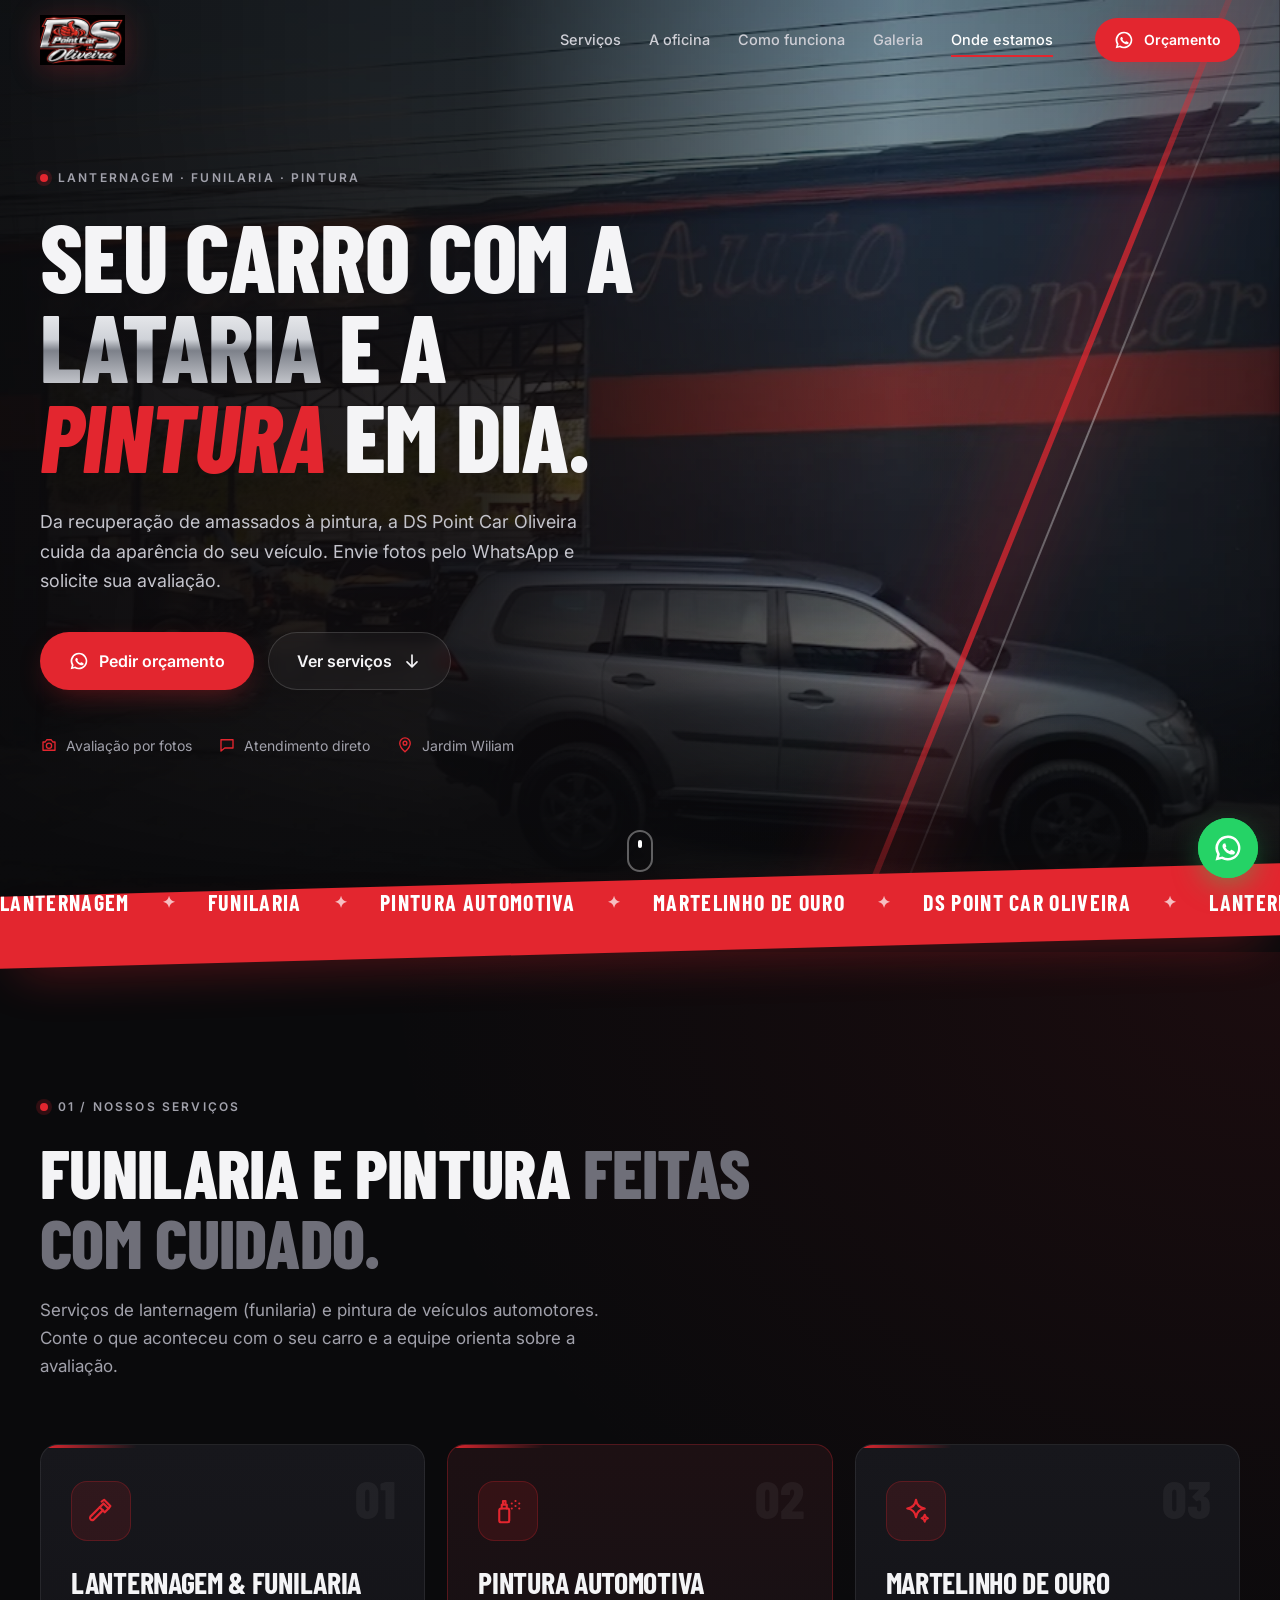
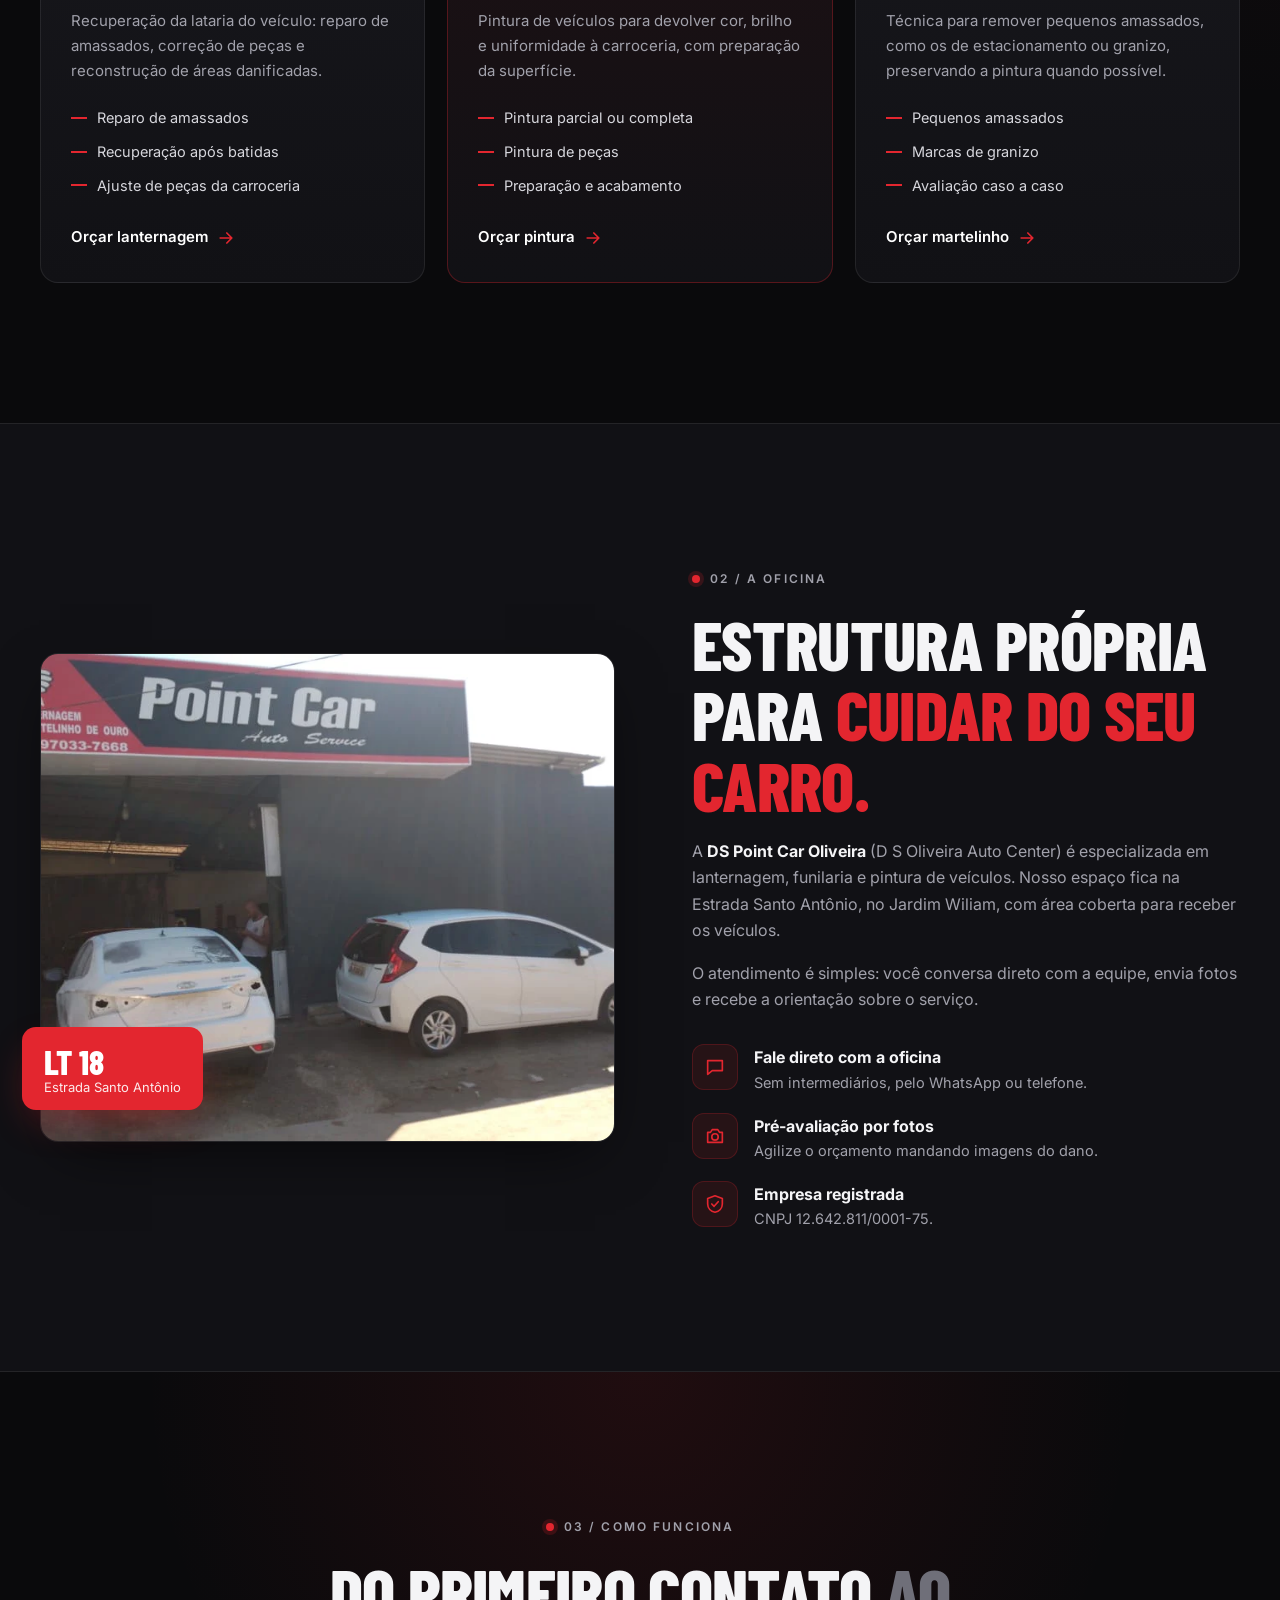
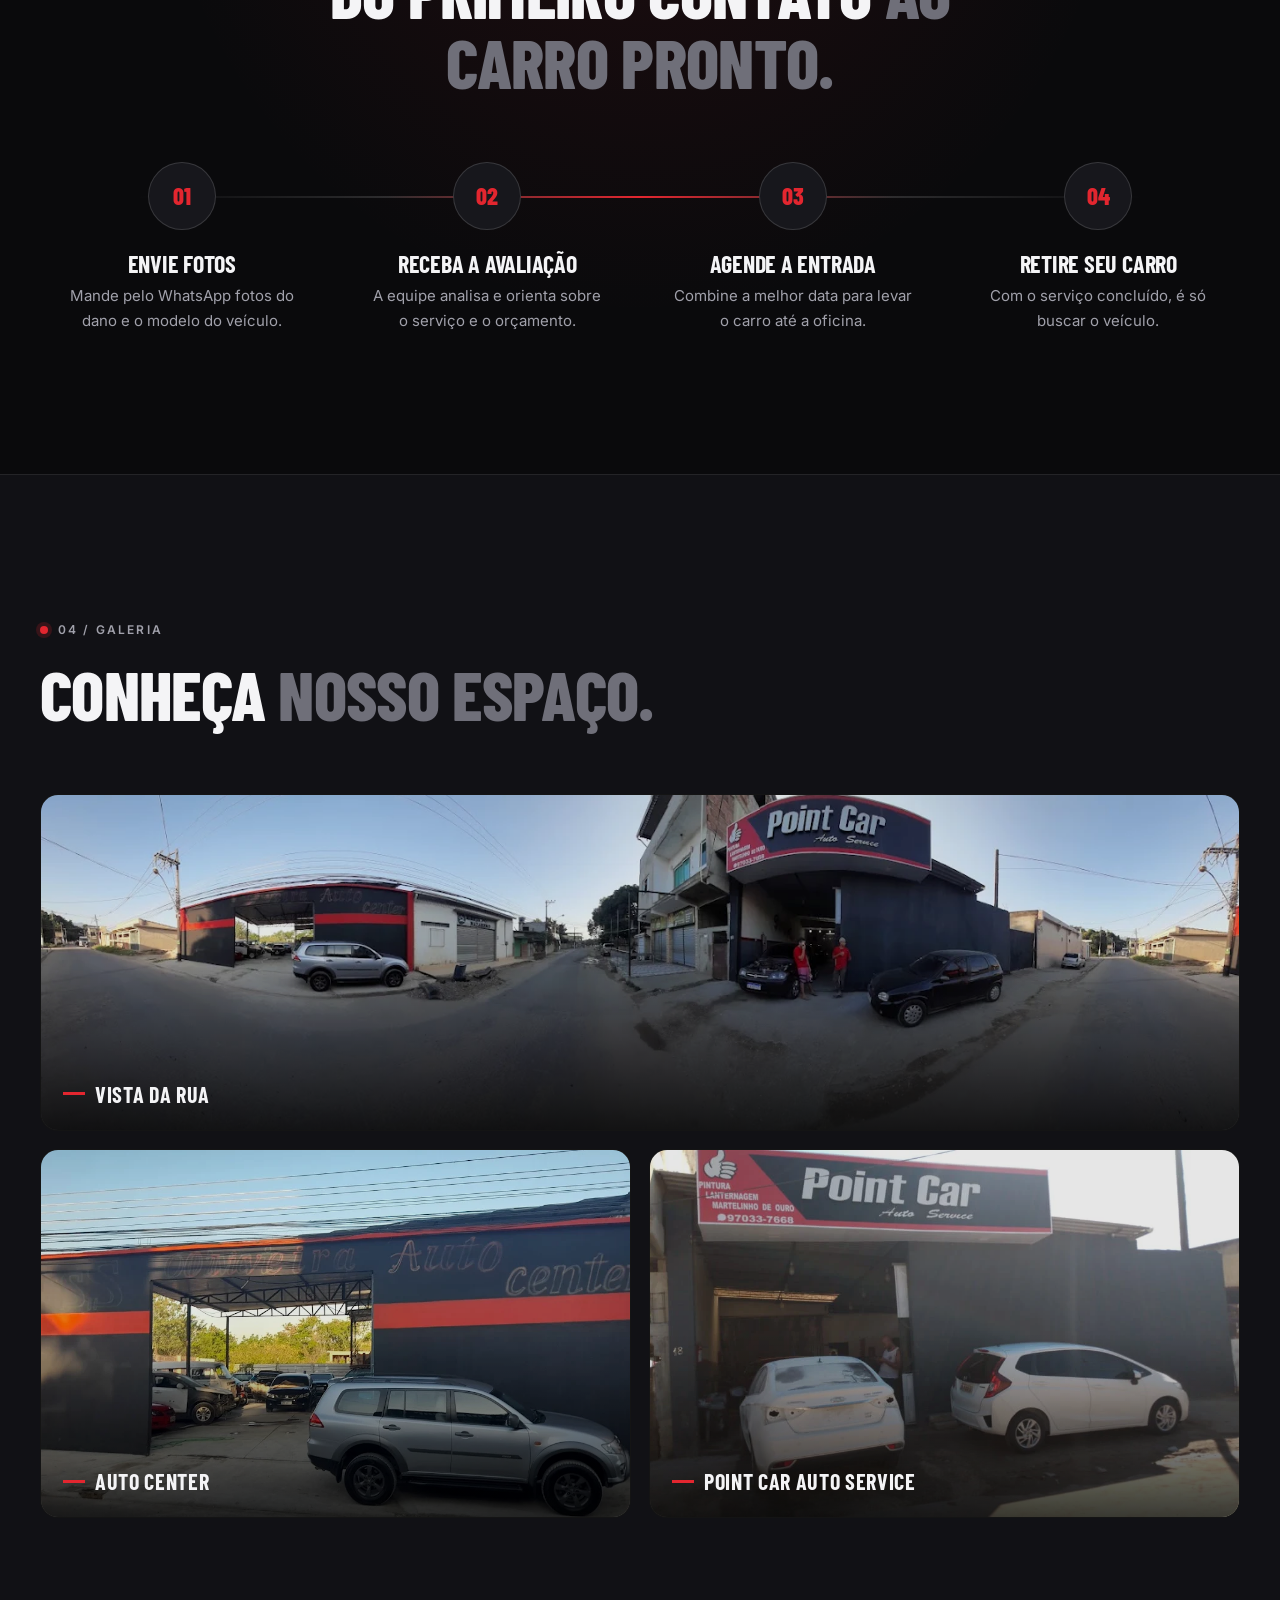
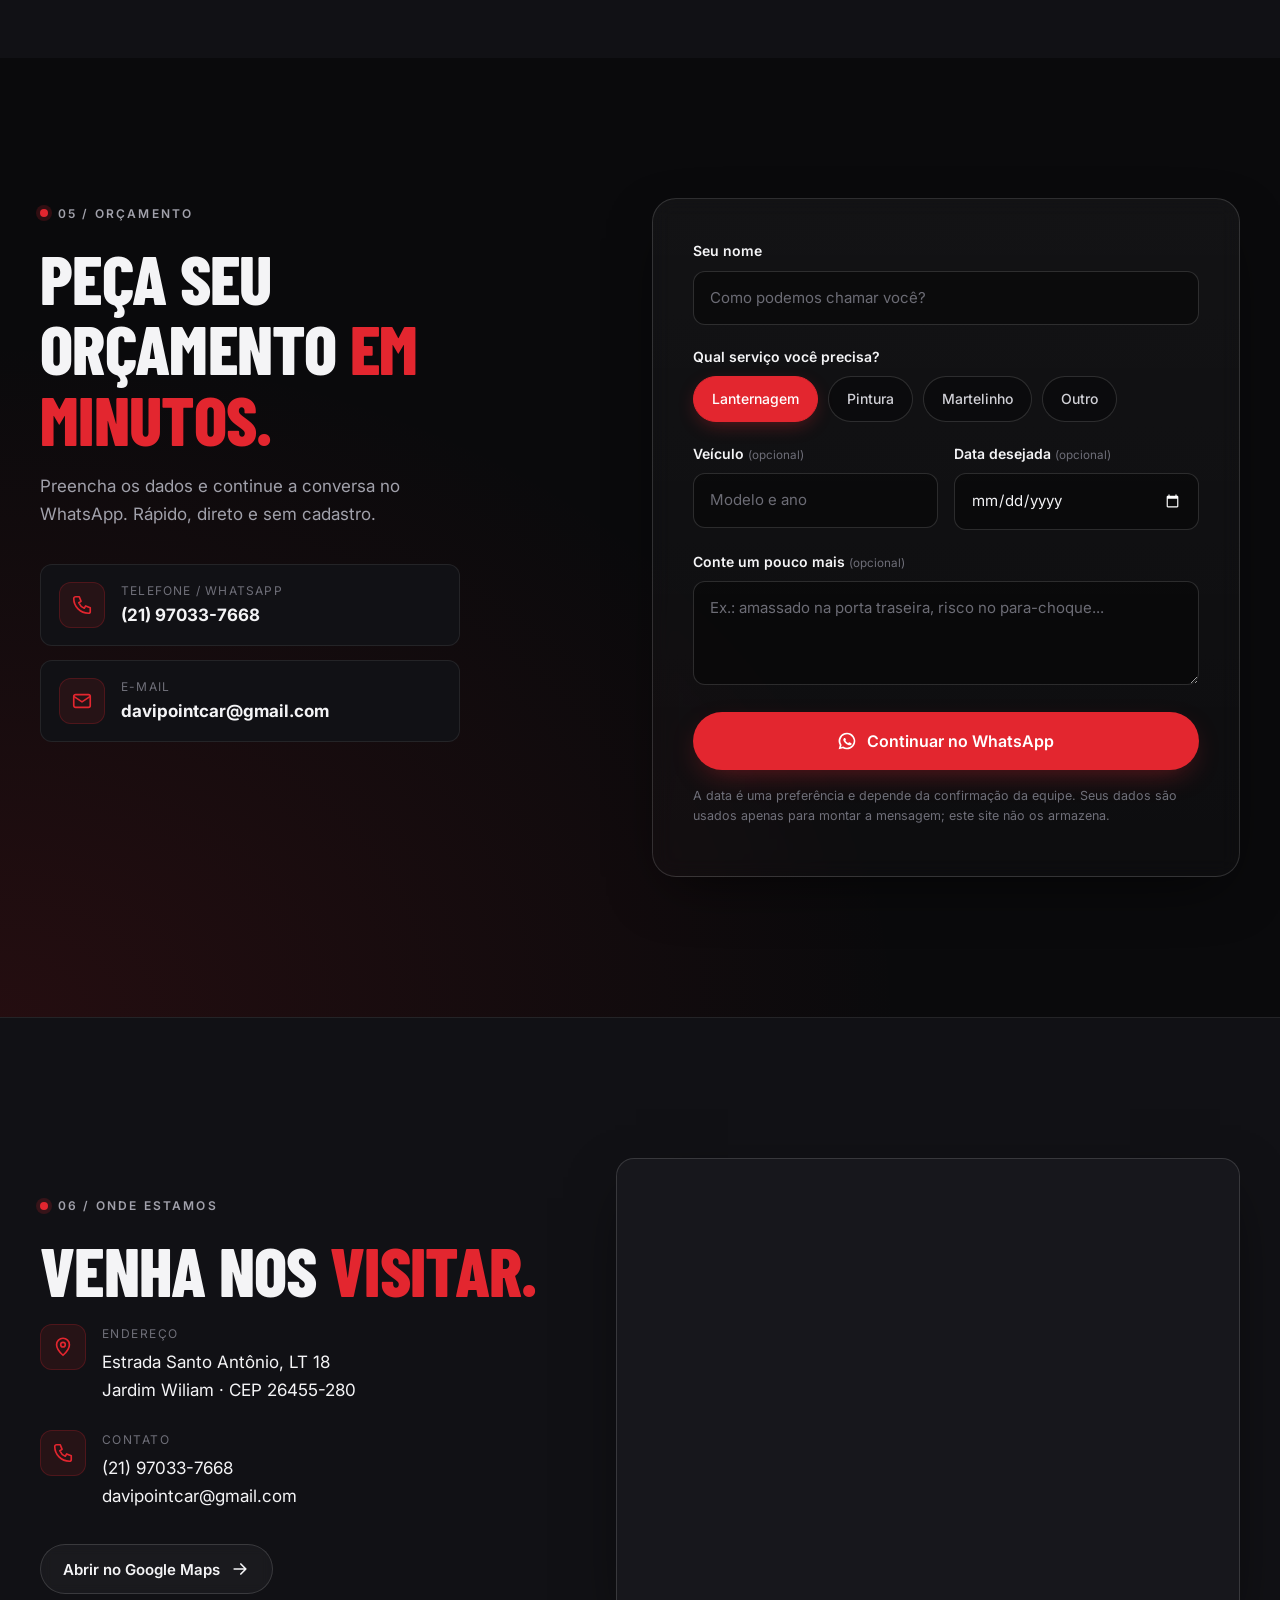
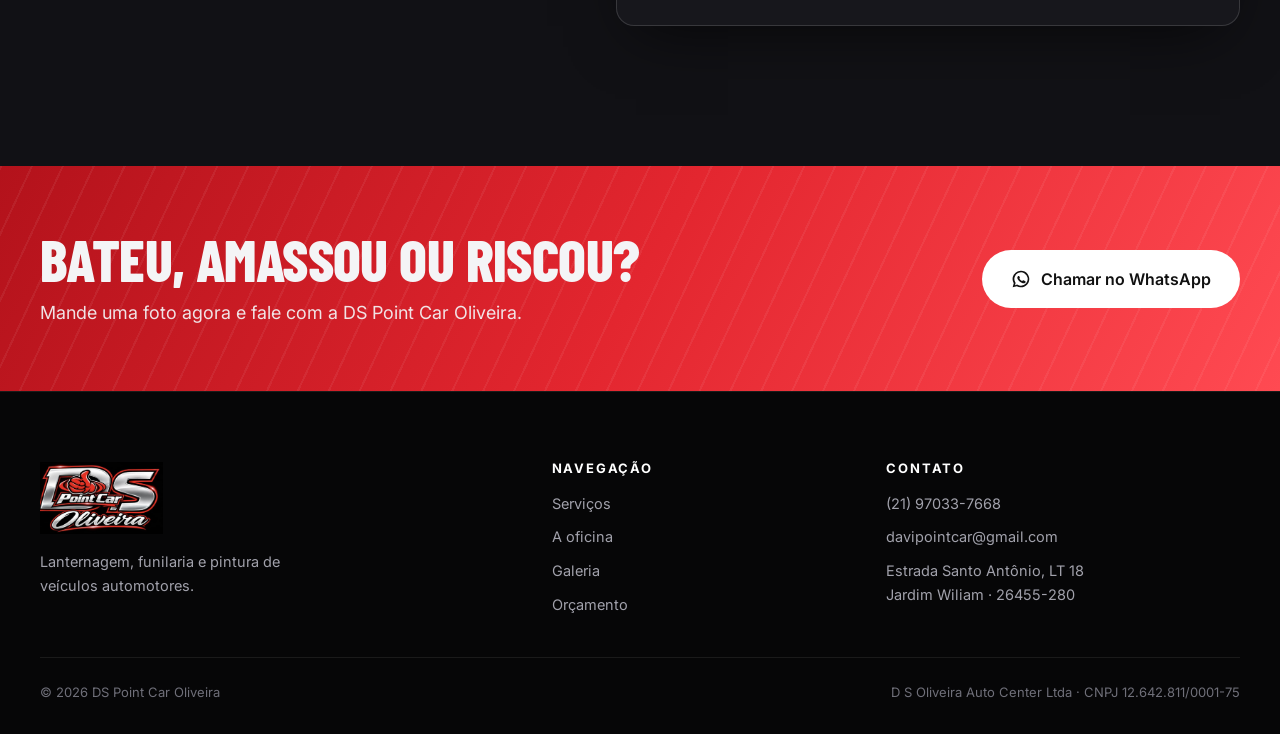
==== commit 949b557c: "Melhorar responsividade e navegacao do header para celular" ====
--- a/index.html
+++ b/index.html
@@ -69,25 +69,63 @@
         <img src="assets/logo.png" alt="DS Point Car Oliveira" width="691" height="405">
       </a>
 
+      <div class="nav-backdrop" id="nav-backdrop" aria-hidden="true"></div>
+
       <nav class="main-nav" id="main-nav" aria-label="Navegação principal">
-        <a href="#servicos">Serviços</a>
-        <a href="#sobre">A oficina</a>
-        <a href="#como-funciona">Como funciona</a>
-        <a href="#galeria">Galeria</a>
-        <a href="#contato">Contato</a>
-        <a class="btn btn-primary nav-cta" id="nav-cta-mobile" href="https://wa.me/5521970337668" data-wa="Olá! Gostaria de solicitar um orçamento." target="_blank" rel="noopener noreferrer">
-          Orçamento no WhatsApp
+        <div class="nav-links">
+          <a href="#servicos">
+            <span>Serviços</span>
+            <svg class="nav-arrow" viewBox="0 0 24 24" aria-hidden="true"><use href="#i-arrow"/></svg>
+          </a>
+          <a href="#sobre">
+            <span>A oficina</span>
+            <svg class="nav-arrow" viewBox="0 0 24 24" aria-hidden="true"><use href="#i-arrow"/></svg>
+          </a>
+          <a href="#como-funciona">
+            <span>Como funciona</span>
+            <svg class="nav-arrow" viewBox="0 0 24 24" aria-hidden="true"><use href="#i-arrow"/></svg>
+          </a>
+          <a href="#galeria">
+            <span>Galeria</span>
+            <svg class="nav-arrow" viewBox="0 0 24 24" aria-hidden="true"><use href="#i-arrow"/></svg>
+          </a>
+          <a href="#contato">
+            <span>Onde estamos</span>
+            <svg class="nav-arrow" viewBox="0 0 24 24" aria-hidden="true"><use href="#i-arrow"/></svg>
+          </a>
+        </div>
+
+        <div class="nav-footer">
+          <a class="btn btn-primary btn-block nav-cta" id="nav-cta-mobile" href="https://wa.me/5521970337668" data-wa="Olá! Gostaria de solicitar um orçamento." target="_blank" rel="noopener noreferrer">
+            <svg class="ico" viewBox="0 0 24 24" aria-hidden="true"><use href="#i-whatsapp"/></svg>
+            Pedir orçamento no WhatsApp
+          </a>
+
+          <div class="nav-contact-card">
+            <a class="nav-phone" href="tel:+5521970337668">
+              <svg class="ico" viewBox="0 0 24 24" aria-hidden="true"><use href="#i-phone"/></svg>
+              <span>(21) 97033-7668</span>
+            </a>
+            <p class="nav-addr">
+              <svg class="ico" viewBox="0 0 24 24" aria-hidden="true"><use href="#i-pin"/></svg>
+              <span>Estrada Santo Antônio, LT 18 · Jardim Wiliam</span>
+            </p>
+          </div>
+        </div>
+      </nav>
+
+      <div class="header-actions">
+        <a class="btn btn-primary btn-sm header-cta" id="header-cta" href="https://wa.me/5521970337668" data-wa="Olá! Gostaria de solicitar um orçamento." target="_blank" rel="noopener noreferrer" aria-label="Solicitar orçamento pelo WhatsApp">
+          <svg class="ico" viewBox="0 0 24 24" aria-hidden="true"><use href="#i-whatsapp"/></svg>
+          <span class="cta-label">Orçamento</span>
         </a>
-      </nav>
-
-      <a class="btn btn-primary btn-sm header-cta" id="header-cta" href="https://wa.me/5521970337668" data-wa="Olá! Gostaria de solicitar um orçamento." target="_blank" rel="noopener noreferrer">
-        <svg class="ico" viewBox="0 0 24 24" aria-hidden="true"><use href="#i-whatsapp"/></svg>
-        Orçamento
-      </a>
-
-      <button class="menu-toggle" id="menu-toggle" aria-label="Abrir menu" aria-expanded="false" aria-controls="main-nav">
-        <span></span><span></span><span></span>
-      </button>
+
+        <button class="menu-toggle" id="menu-toggle" aria-label="Abrir menu" aria-expanded="false" aria-controls="main-nav">
+          <span class="bar"></span>
+          <span class="bar"></span>
+          <span class="bar"></span>
+        </button>
+      </div>
     </div>
   </header>
 
--- a/styles.css
+++ b/styles.css
@@ -97,22 +97,28 @@
   border-bottom: 1px solid transparent;
 }
 .site-header.scrolled {
-  background: rgba(10, 10, 12, .78);
-  backdrop-filter: saturate(160%) blur(14px);
-  -webkit-backdrop-filter: saturate(160%) blur(14px);
+  background: rgba(10, 10, 12, .85);
+  backdrop-filter: saturate(160%) blur(16px);
+  -webkit-backdrop-filter: saturate(160%) blur(16px);
   border-color: var(--line);
 }
-.header-inner { height: 100%; display: flex; align-items: center; gap: 32px; }
-.brand img { height: 52px; width: auto; filter: drop-shadow(0 4px 14px rgba(227, 38, 47, .25)); }
+.header-inner { height: 100%; display: flex; align-items: center; justify-content: space-between; gap: 32px; }
+.brand { display: flex; align-items: center; flex-shrink: 0; }
+.brand img { height: 50px; width: auto; filter: drop-shadow(0 4px 14px rgba(227, 38, 47, .25)); transition: transform .3s; }
+.brand:hover img { transform: scale(1.02); }
 .main-nav { display: flex; align-items: center; gap: 30px; margin-left: auto; font-size: 14.5px; font-weight: 500; }
-.main-nav a:not(.btn) { color: #cfcfd6; position: relative; padding: 6px 0; transition: color .2s; }
-.main-nav a:not(.btn)::after {
+.nav-links { display: flex; align-items: center; gap: 28px; }
+.nav-links a { color: #cfcfd6; position: relative; padding: 6px 0; transition: color .2s; }
+.nav-links a::after {
   content: ""; position: absolute; left: 0; right: 0; bottom: 0; height: 2px; background: var(--red);
   transform: scaleX(0); transform-origin: left; transition: transform .3s var(--ease);
 }
-.main-nav a:not(.btn):hover, .main-nav a.active { color: #fff; }
-.main-nav a:not(.btn):hover::after, .main-nav a.active::after { transform: scaleX(1); }
-.nav-cta { display: none; }
+.nav-links a:hover, .nav-links a.active { color: #fff; }
+.nav-links a:hover::after, .nav-links a.active::after { transform: scaleX(1); }
+.nav-arrow,
+.nav-footer,
+.nav-backdrop { display: none; }
+.header-actions { display: flex; align-items: center; gap: 14px; margin-left: 10px; }
 .menu-toggle { display: none; }
 
 /* =========================================================
@@ -437,32 +443,243 @@
 }
 
 @media (max-width: 900px) {
-  :root { --header-h: 70px; }
-  .brand img { height: 44px; }
-  .header-cta { margin-left: auto; }
+  :root { --header-h: 66px; }
+
+  .site-header {
+    background: rgba(10, 10, 12, .88);
+    backdrop-filter: saturate(160%) blur(16px);
+    -webkit-backdrop-filter: saturate(160%) blur(16px);
+    border-bottom: 1px solid var(--line);
+  }
+
+  .header-inner {
+    gap: 12px;
+  }
+
+  .brand img {
+    height: 40px;
+    max-width: 145px;
+  }
+
+  .header-actions {
+    margin-left: auto;
+    display: flex;
+    align-items: center;
+    gap: 8px;
+  }
+
+  .header-cta {
+    padding: 8px 14px;
+    font-size: 13px;
+    gap: 6px;
+    box-shadow: 0 4px 12px -2px var(--red-glow);
+  }
+
+  .header-cta .ico {
+    width: 18px;
+    height: 18px;
+  }
+
   .menu-toggle {
-    display: inline-flex; flex-direction: column; justify-content: center; gap: 5px;
-    width: 46px; height: 46px; padding: 0 12px; border-radius: 12px;
-    background: rgba(255, 255, 255, .06); border: 1px solid var(--line-2); cursor: pointer;
-  }
-  .menu-toggle span { display: block; height: 2px; background: #fff; border-radius: 2px; transition: transform .3s var(--ease), opacity .2s; }
-  .menu-open .menu-toggle span:nth-child(1) { transform: translateY(7px) rotate(45deg); }
-  .menu-open .menu-toggle span:nth-child(2) { opacity: 0; }
-  .menu-open .menu-toggle span:nth-child(3) { transform: translateY(-7px) rotate(-45deg); }
+    display: inline-flex;
+    flex-direction: column;
+    justify-content: center;
+    align-items: center;
+    gap: 5px;
+    width: 42px;
+    height: 42px;
+    padding: 0;
+    border-radius: 10px;
+    background: rgba(255, 255, 255, .06);
+    border: 1px solid var(--line-2);
+    cursor: pointer;
+    transition: background .2s, border-color .2s;
+  }
+
+  .menu-toggle:hover {
+    background: rgba(255, 255, 255, .1);
+    border-color: rgba(255, 255, 255, .25);
+  }
+
+  .menu-toggle .bar {
+    display: block;
+    width: 20px;
+    height: 2px;
+    background: #fff;
+    border-radius: 2px;
+    transition: transform .3s var(--ease), opacity .2s;
+  }
+
+  .menu-open .menu-toggle {
+    background: rgba(227, 38, 47, .18);
+    border-color: rgba(227, 38, 47, .4);
+  }
+
+  .menu-open .menu-toggle .bar:nth-child(1) { transform: translateY(7px) rotate(45deg); }
+  .menu-open .menu-toggle .bar:nth-child(2) { opacity: 0; }
+  .menu-open .menu-toggle .bar:nth-child(3) { transform: translateY(-7px) rotate(-45deg); }
+
+  .nav-backdrop {
+    display: block;
+    position: fixed;
+    inset: 0;
+    z-index: 45;
+    background: rgba(0, 0, 0, .65);
+    backdrop-filter: blur(4px);
+    -webkit-backdrop-filter: blur(4px);
+    opacity: 0;
+    visibility: hidden;
+    transition: opacity .3s, visibility .3s;
+  }
+
+  .menu-open .nav-backdrop {
+    opacity: 1;
+    visibility: visible;
+  }
 
   .main-nav {
-    position: fixed; inset: var(--header-h) 0 auto 0; margin: 0;
-    flex-direction: column; align-items: stretch; gap: 0;
-    padding: 12px 24px 28px; background: rgba(10, 10, 12, .97); backdrop-filter: blur(16px);
-    border-bottom: 1px solid var(--line);
-    transform: translateY(-12px); opacity: 0; visibility: hidden;
-    transition: transform .35s var(--ease), opacity .3s, visibility .3s;
-  }
-  .menu-open .main-nav { transform: none; opacity: 1; visibility: visible; }
-  .menu-open .site-header { background: rgba(10, 10, 12, .97); }
-  .main-nav a:not(.btn) { font-size: 20px; font-family: var(--ff-head); font-weight: 700; text-transform: uppercase; padding: 14px 0; border-bottom: 1px solid var(--line); }
-  .main-nav a:not(.btn)::after { display: none; }
-  .nav-cta { display: inline-flex; margin-top: 22px; }
+    position: fixed;
+    top: var(--header-h);
+    left: 0;
+    right: 0;
+    bottom: 0;
+    z-index: 48;
+    height: calc(100vh - var(--header-h));
+    height: calc(100dvh - var(--header-h));
+    margin: 0;
+    padding: 20px 24px 32px;
+    background: rgba(10, 10, 12, .98);
+    backdrop-filter: blur(24px);
+    -webkit-backdrop-filter: blur(24px);
+    border-top: 1px solid var(--line);
+    display: flex;
+    flex-direction: column;
+    justify-content: space-between;
+    overflow-y: auto;
+    -webkit-overflow-scrolling: touch;
+    transform: translateY(-8px);
+    opacity: 0;
+    visibility: hidden;
+    transition: transform .32s var(--ease), opacity .28s, visibility .28s;
+  }
+
+  .menu-open .main-nav {
+    transform: none;
+    opacity: 1;
+    visibility: visible;
+  }
+
+  .nav-links {
+    display: flex;
+    flex-direction: column;
+    gap: 6px;
+  }
+
+  .nav-links a {
+    display: flex;
+    align-items: center;
+    justify-content: space-between;
+    padding: 14px 14px;
+    font-family: var(--ff-head);
+    font-size: 22px;
+    font-weight: 700;
+    text-transform: uppercase;
+    letter-spacing: .04em;
+    color: #e2e2e8;
+    border-radius: 12px;
+    border-bottom: 1px solid rgba(255, 255, 255, .04);
+    transition: color .2s, background .2s, padding .2s;
+  }
+
+  .nav-links a::after { display: none; }
+
+  .nav-links a:hover,
+  .nav-links a.active {
+    color: #fff;
+    background: rgba(255, 255, 255, .05);
+    padding-left: 18px;
+  }
+
+  .nav-links a.active {
+    color: var(--red);
+  }
+
+  .nav-arrow {
+    display: block;
+    width: 18px;
+    height: 18px;
+    color: var(--red);
+    opacity: .75;
+    transition: transform .2s var(--ease), opacity .2s;
+  }
+
+  .nav-links a:hover .nav-arrow {
+    transform: translateX(4px);
+    opacity: 1;
+  }
+
+  .nav-footer {
+    display: flex;
+    flex-direction: column;
+    gap: 16px;
+    margin-top: 24px;
+    padding-top: 22px;
+    border-top: 1px solid var(--line);
+  }
+
+  .nav-cta {
+    display: inline-flex;
+    justify-content: center;
+    padding: 16px 24px;
+    font-size: 15px;
+  }
+
+  .nav-contact-card {
+    display: flex;
+    flex-direction: column;
+    gap: 10px;
+    padding: 14px 16px;
+    background: rgba(255, 255, 255, .03);
+    border: 1px solid var(--line);
+    border-radius: var(--radius-sm);
+  }
+
+  .nav-phone {
+    display: inline-flex;
+    align-items: center;
+    gap: 10px;
+    font-weight: 600;
+    color: #fff;
+    font-size: 15px;
+  }
+
+  .nav-phone .ico {
+    color: var(--red);
+    width: 18px;
+    height: 18px;
+  }
+
+  .nav-phone:hover {
+    color: var(--red);
+  }
+
+  .nav-addr {
+    display: inline-flex;
+    align-items: flex-start;
+    gap: 10px;
+    font-size: 13px;
+    color: var(--muted);
+    line-height: 1.4;
+    margin: 0;
+  }
+
+  .nav-addr .ico {
+    color: var(--red);
+    width: 18px;
+    height: 18px;
+    flex-shrink: 0;
+    margin-top: 2px;
+  }
 
   .hero-bg img { object-position: 62% center; }
   .hero-bg::after {
@@ -482,8 +699,12 @@
 }
 
 @media (max-width: 620px) {
-  .container { width: min(1200px, 100% - 36px); }
-  .header-cta { padding: 10px 14px; font-size: 13px; }
+  .container { width: min(1200px, 100% - 32px); }
+  .header-inner { gap: 8px; }
+  .brand img { height: 36px; max-width: 130px; }
+  .header-actions { gap: 6px; }
+  .header-cta { padding: 8px 12px; font-size: 12.5px; }
+
   .hero { padding-bottom: 90px; }
   .hero h1 { font-size: clamp(44px, 13vw, 64px); }
   .hero-actions .btn { flex: 1 1 100%; }
@@ -506,6 +727,33 @@
   .wa-float { right: 16px; bottom: 16px; width: 56px; height: 56px; }
 }
 
+@media (max-width: 420px) {
+  .container { width: min(1200px, 100% - 24px); }
+  .brand img { height: 34px; max-width: 115px; }
+  .header-actions { gap: 6px; }
+  .header-cta {
+    width: 40px;
+    height: 40px;
+    padding: 0;
+    border-radius: 50%;
+    justify-content: center;
+  }
+  .header-cta .cta-label {
+    display: none;
+  }
+  .header-cta .ico {
+    width: 20px;
+    height: 20px;
+  }
+  .main-nav {
+    padding: 16px 18px 24px;
+  }
+  .nav-links a {
+    font-size: 20px;
+    padding: 12px 10px;
+  }
+}
+
 @media (prefers-reduced-motion: reduce) {
   html { scroll-behavior: auto; }
   *, *::before, *::after { animation-duration: .01ms !important; animation-iteration-count: 1 !important; transition-duration: .01ms !important; }
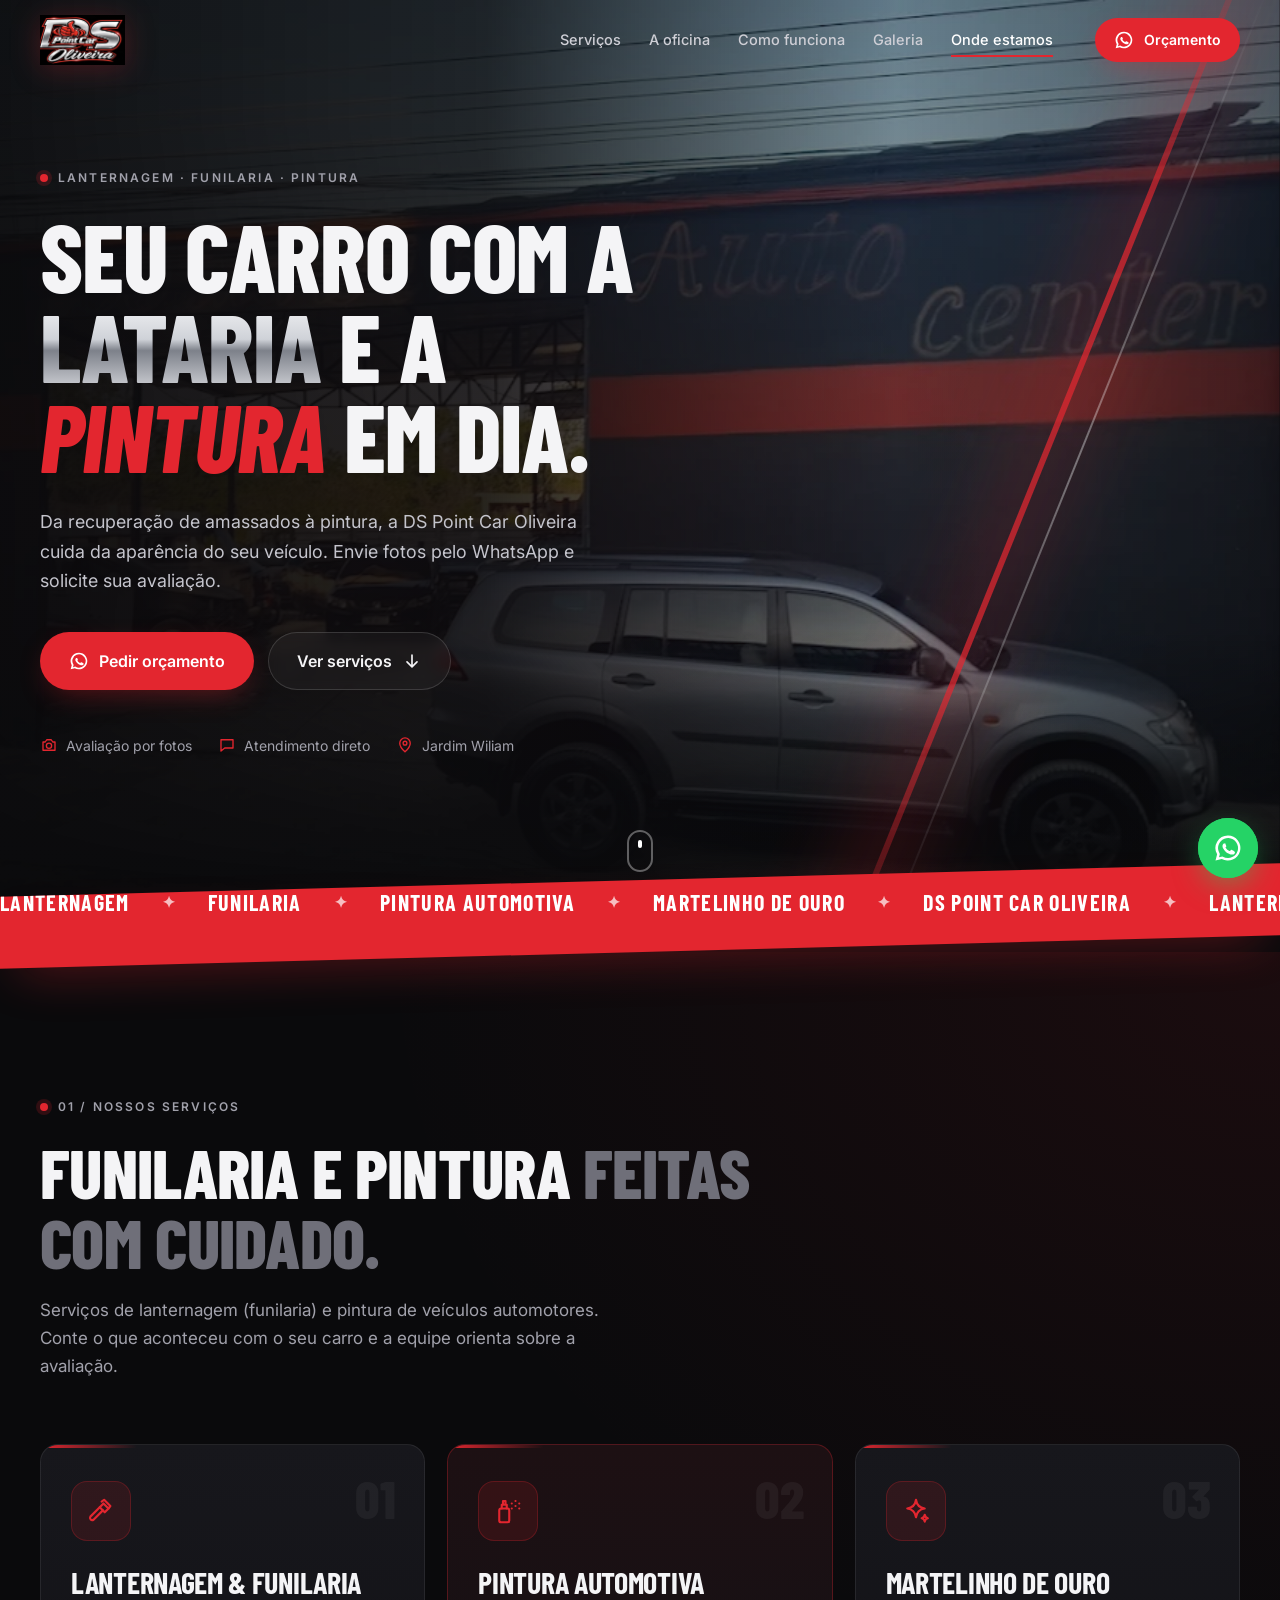
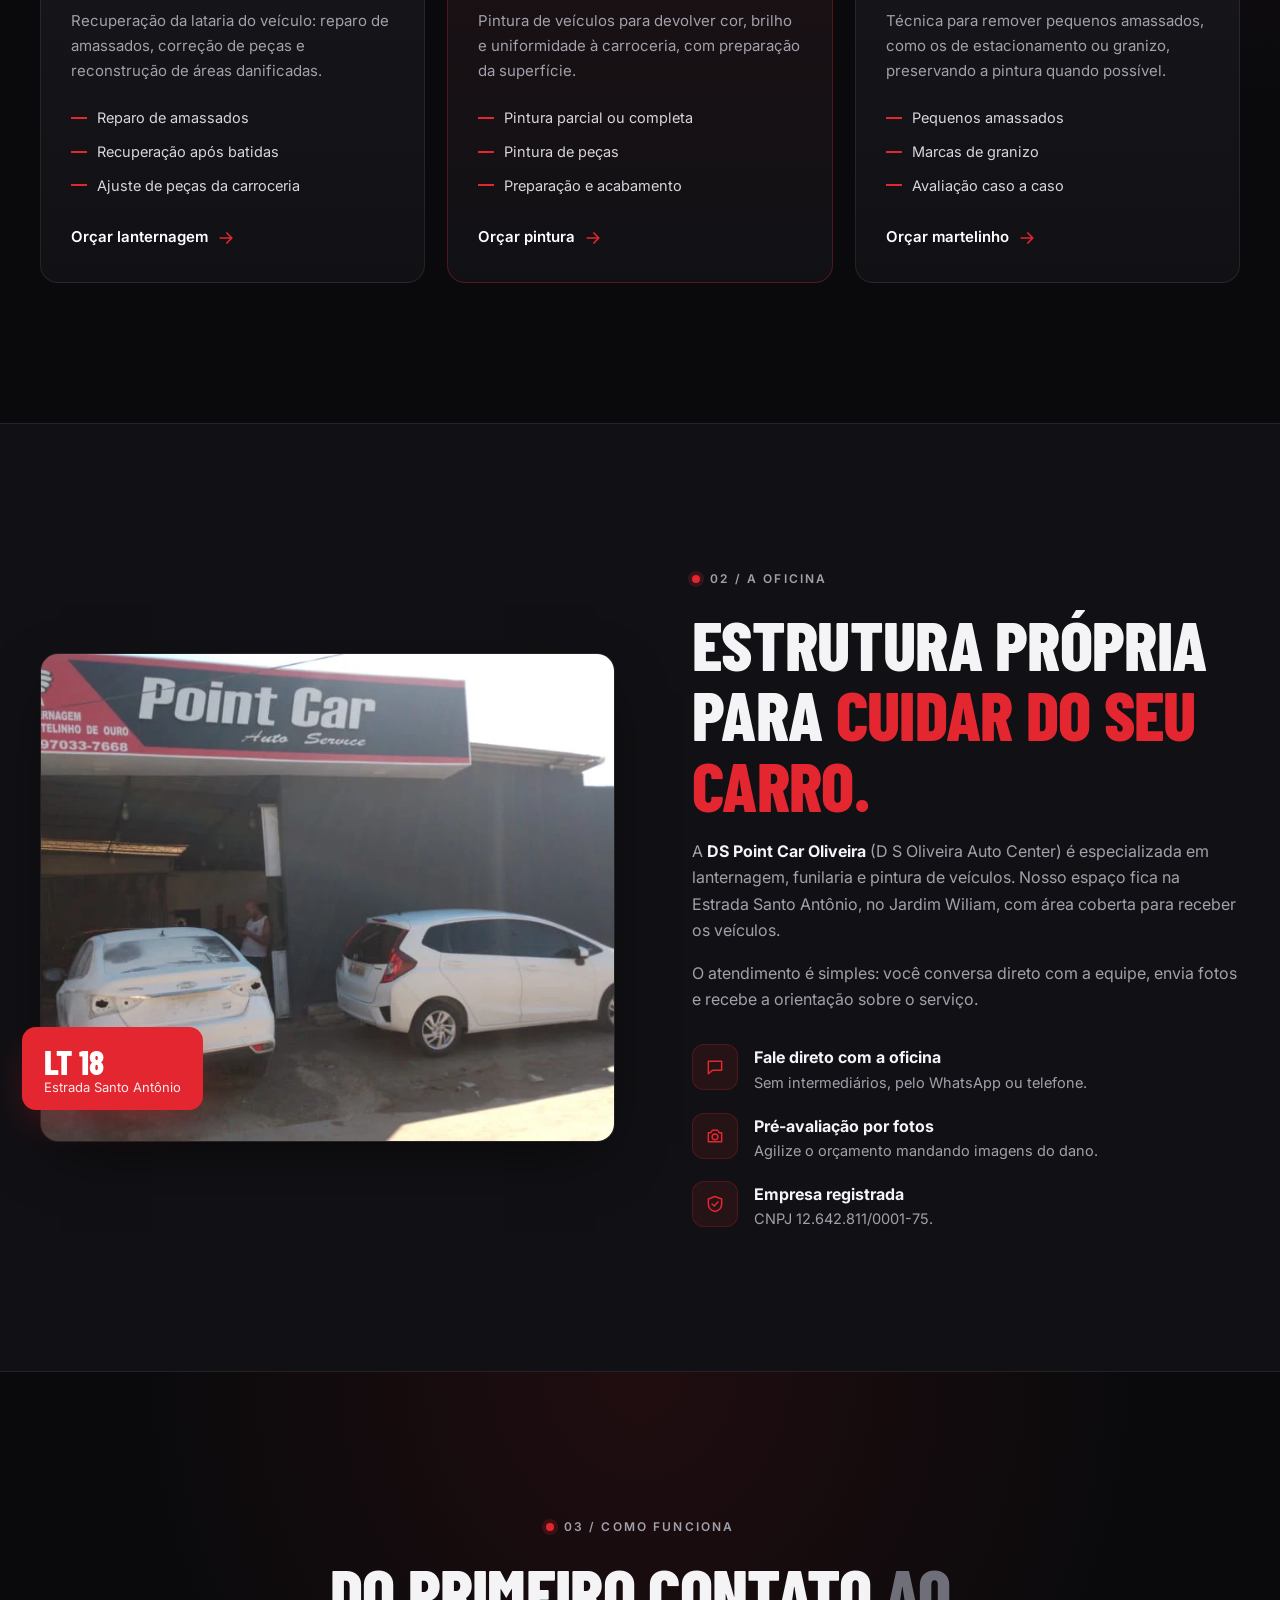
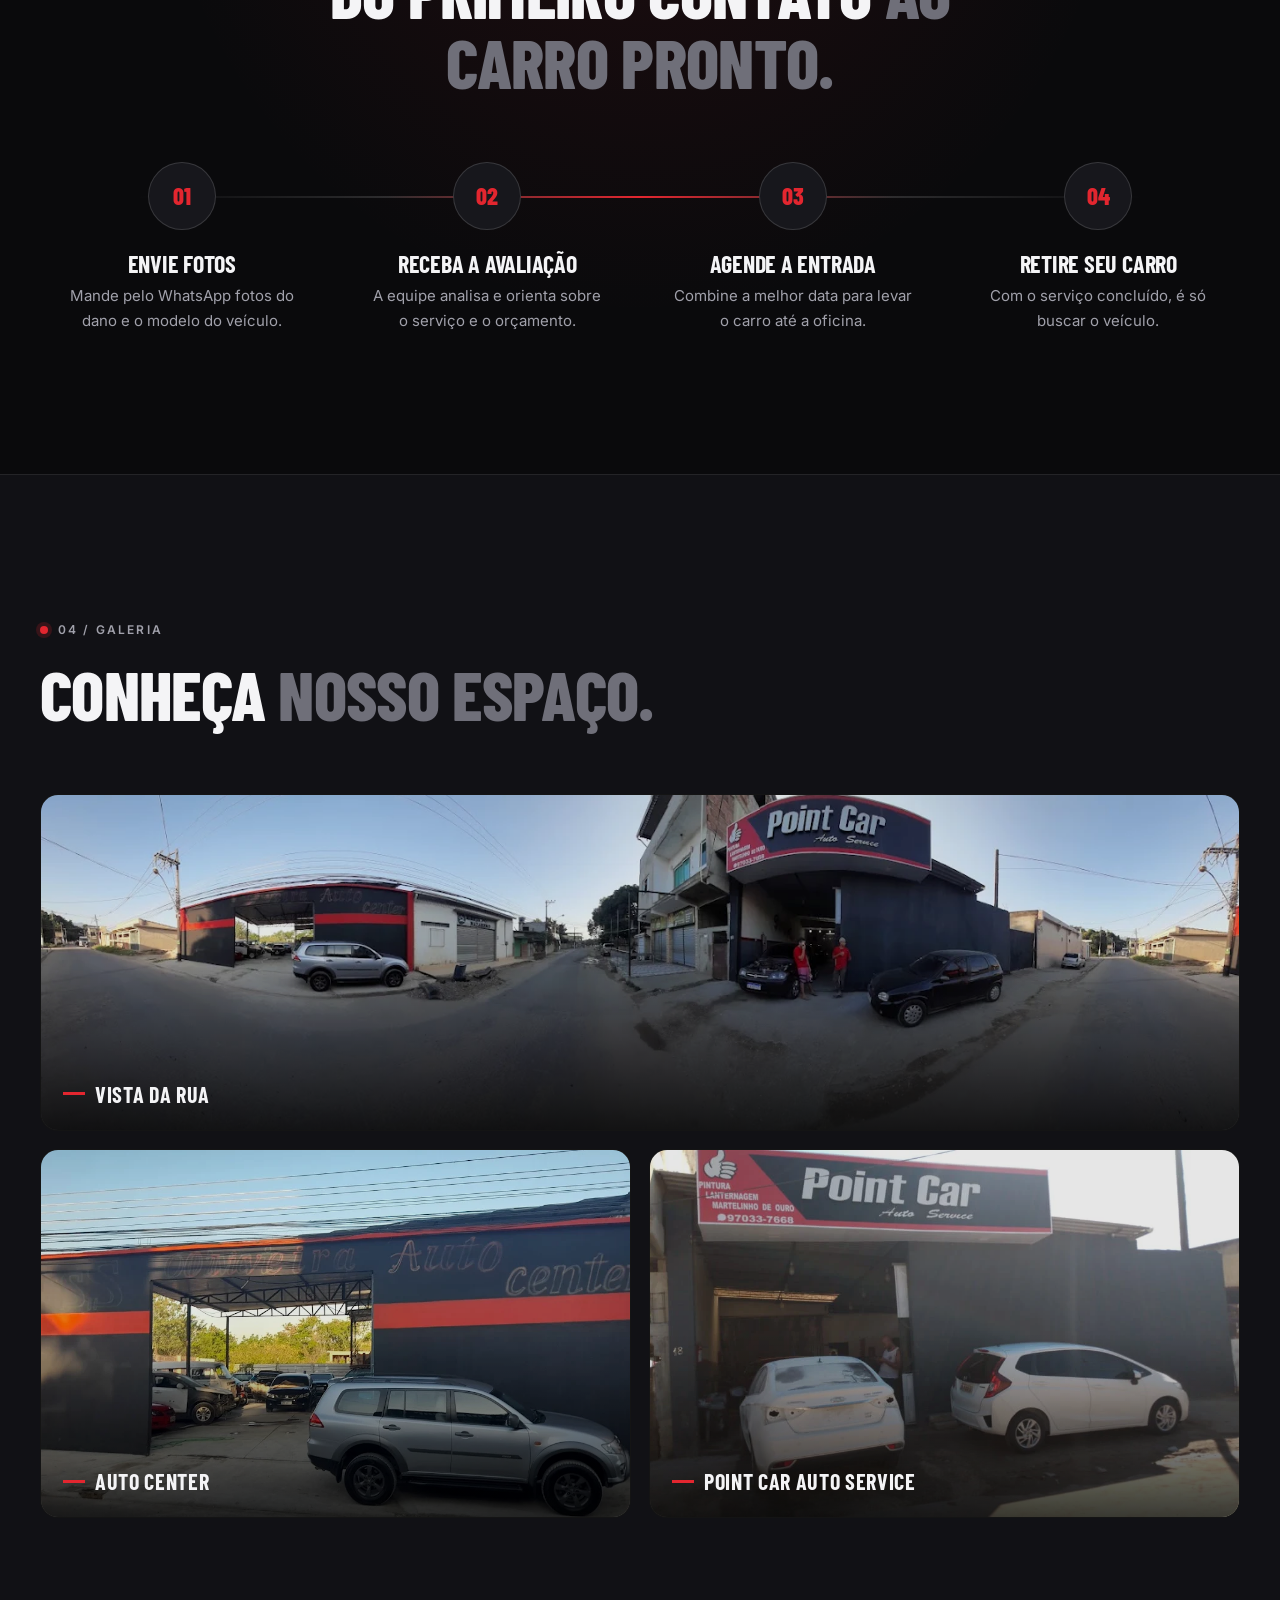
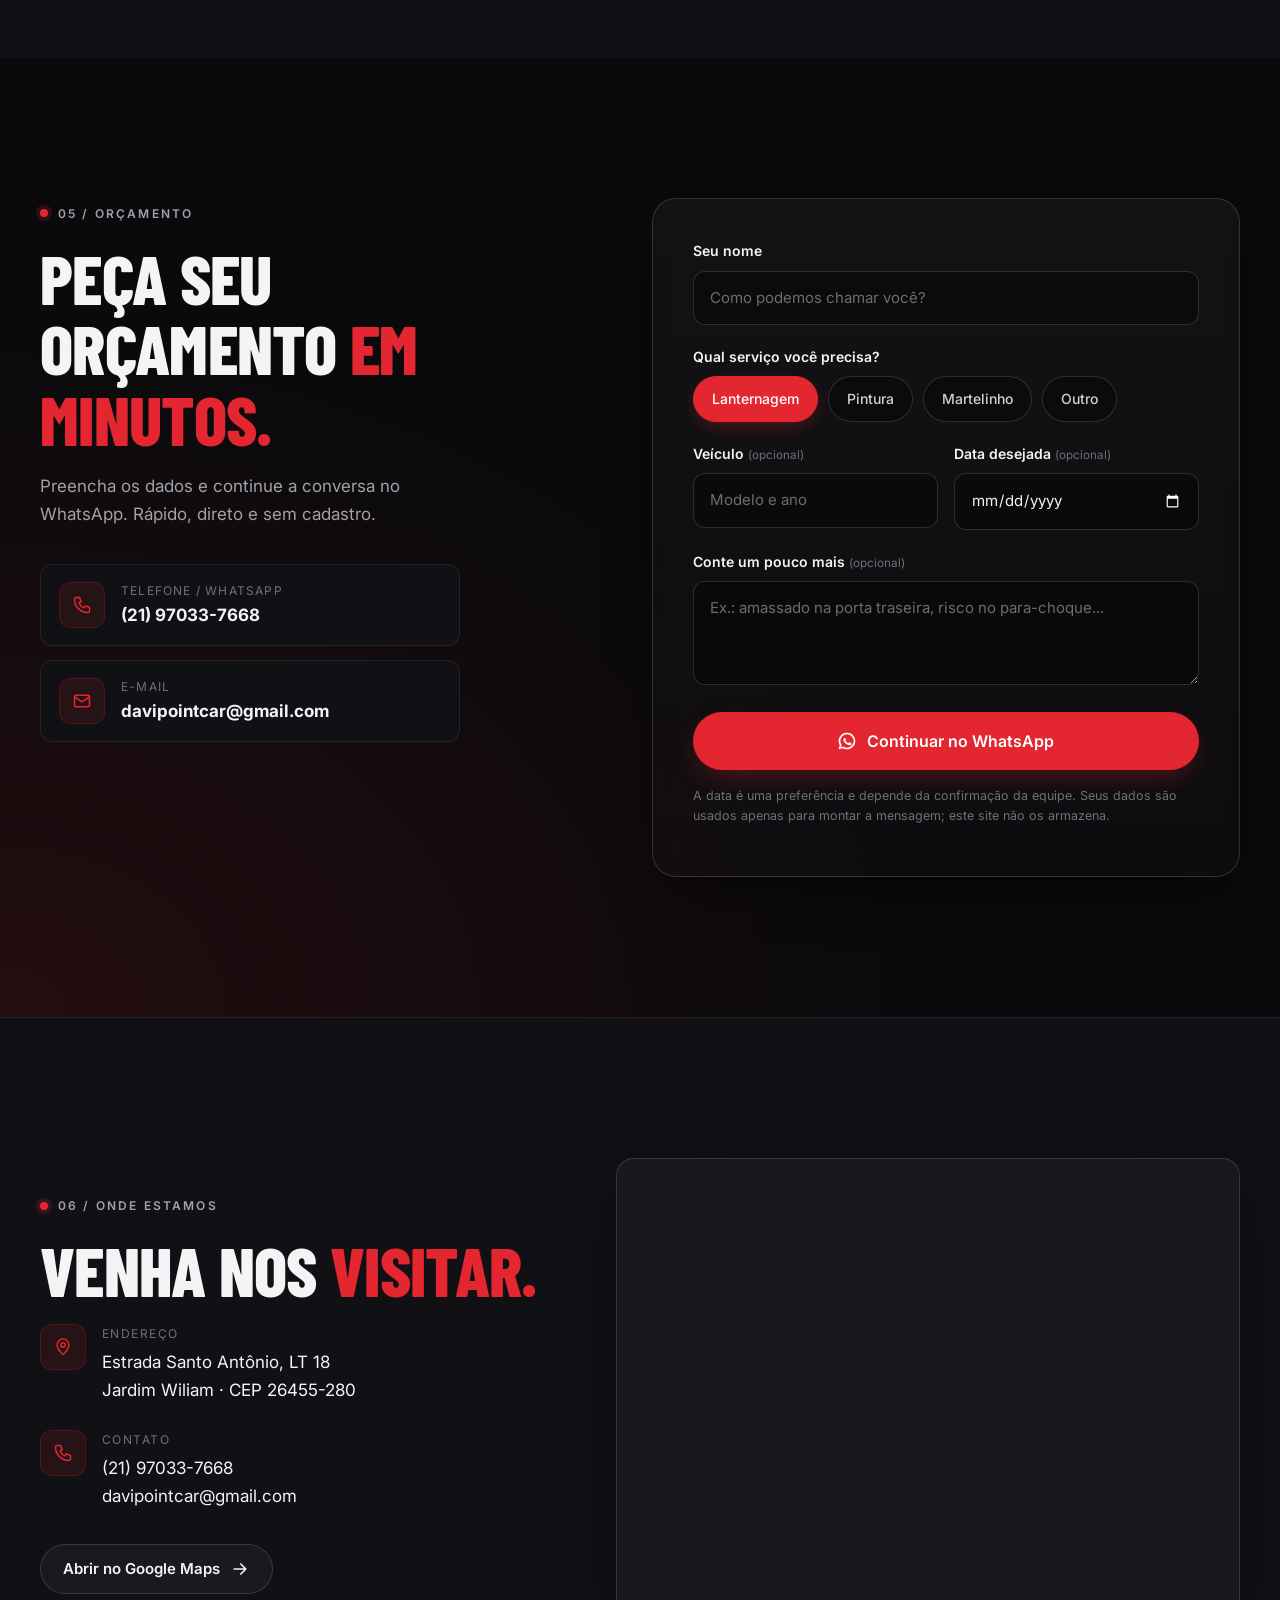
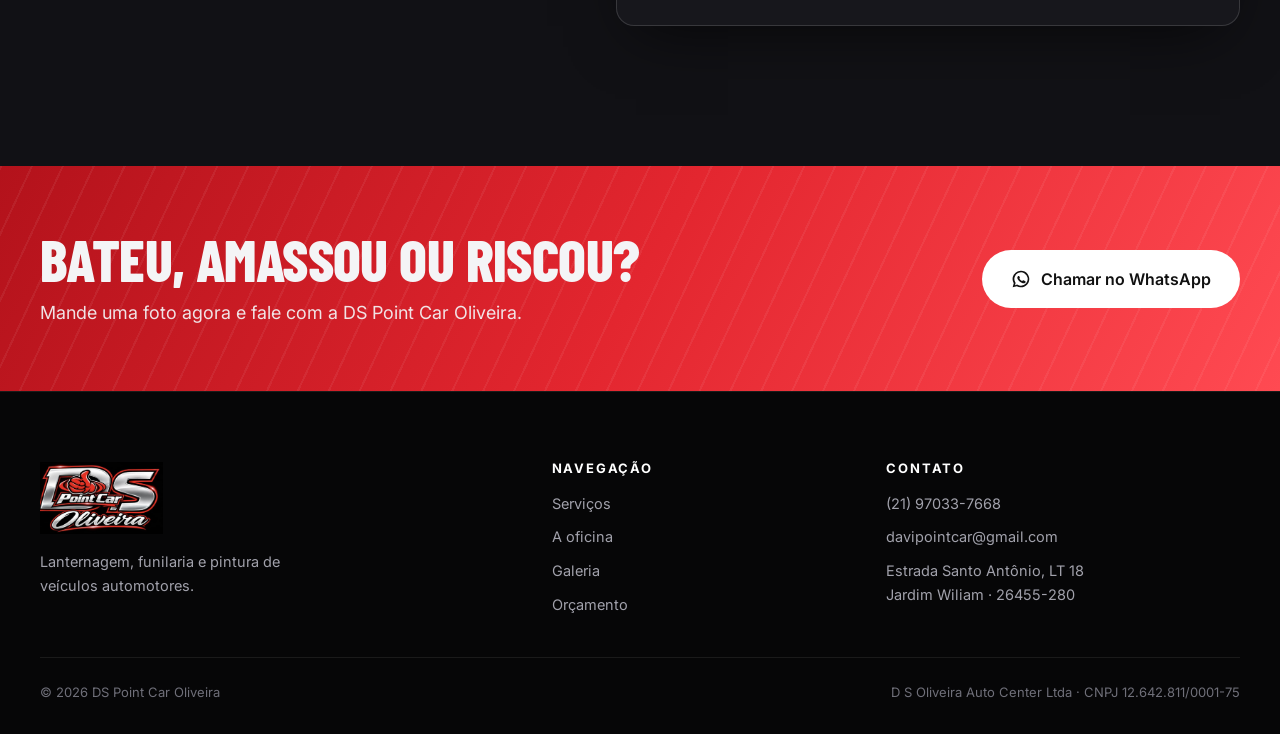
==== commit e2c1a58b: "Corrigir dimensao de icones SVG e remover setas indevidas do menu" ====
--- a/index.html
+++ b/index.html
@@ -30,7 +30,7 @@
   <link href="https://fonts.googleapis.com/css2?family=Barlow+Condensed:ital,wght@0,600;0,700;0,800;1,700;1,800&family=Inter:wght@400;500;600;700&display=swap" rel="stylesheet">
 
   <link rel="preload" as="image" href="assets/imagem2.webp">
-  <link rel="stylesheet" href="styles.css">
+  <link rel="stylesheet" href="styles.css?v=2">
 
   <!-- Dados estruturados para o Google -->
   <script type="application/ld+json">
@@ -73,41 +73,26 @@
 
       <nav class="main-nav" id="main-nav" aria-label="Navegação principal">
         <div class="nav-links">
-          <a href="#servicos">
-            <span>Serviços</span>
-            <svg class="nav-arrow" viewBox="0 0 24 24" aria-hidden="true"><use href="#i-arrow"/></svg>
-          </a>
-          <a href="#sobre">
-            <span>A oficina</span>
-            <svg class="nav-arrow" viewBox="0 0 24 24" aria-hidden="true"><use href="#i-arrow"/></svg>
-          </a>
-          <a href="#como-funciona">
-            <span>Como funciona</span>
-            <svg class="nav-arrow" viewBox="0 0 24 24" aria-hidden="true"><use href="#i-arrow"/></svg>
-          </a>
-          <a href="#galeria">
-            <span>Galeria</span>
-            <svg class="nav-arrow" viewBox="0 0 24 24" aria-hidden="true"><use href="#i-arrow"/></svg>
-          </a>
-          <a href="#contato">
-            <span>Onde estamos</span>
-            <svg class="nav-arrow" viewBox="0 0 24 24" aria-hidden="true"><use href="#i-arrow"/></svg>
-          </a>
+          <a href="#servicos">Serviços</a>
+          <a href="#sobre">A oficina</a>
+          <a href="#como-funciona">Como funciona</a>
+          <a href="#galeria">Galeria</a>
+          <a href="#contato">Onde estamos</a>
         </div>
 
         <div class="nav-footer">
           <a class="btn btn-primary btn-block nav-cta" id="nav-cta-mobile" href="https://wa.me/5521970337668" data-wa="Olá! Gostaria de solicitar um orçamento." target="_blank" rel="noopener noreferrer">
-            <svg class="ico" viewBox="0 0 24 24" aria-hidden="true"><use href="#i-whatsapp"/></svg>
+            <svg class="ico" width="20" height="20" viewBox="0 0 24 24" aria-hidden="true"><use href="#i-whatsapp"/></svg>
             Pedir orçamento no WhatsApp
           </a>
 
           <div class="nav-contact-card">
             <a class="nav-phone" href="tel:+5521970337668">
-              <svg class="ico" viewBox="0 0 24 24" aria-hidden="true"><use href="#i-phone"/></svg>
+              <svg class="ico" width="20" height="20" viewBox="0 0 24 24" aria-hidden="true"><use href="#i-phone"/></svg>
               <span>(21) 97033-7668</span>
             </a>
             <p class="nav-addr">
-              <svg class="ico" viewBox="0 0 24 24" aria-hidden="true"><use href="#i-pin"/></svg>
+              <svg class="ico" width="20" height="20" viewBox="0 0 24 24" aria-hidden="true"><use href="#i-pin"/></svg>
               <span>Estrada Santo Antônio, LT 18 · Jardim Wiliam</span>
             </p>
           </div>
@@ -116,7 +101,7 @@
 
       <div class="header-actions">
         <a class="btn btn-primary btn-sm header-cta" id="header-cta" href="https://wa.me/5521970337668" data-wa="Olá! Gostaria de solicitar um orçamento." target="_blank" rel="noopener noreferrer" aria-label="Solicitar orçamento pelo WhatsApp">
-          <svg class="ico" viewBox="0 0 24 24" aria-hidden="true"><use href="#i-whatsapp"/></svg>
+          <svg class="ico" width="20" height="20" viewBox="0 0 24 24" aria-hidden="true"><use href="#i-whatsapp"/></svg>
           <span class="cta-label">Orçamento</span>
         </a>
 
@@ -151,19 +136,19 @@
           </p>
           <div class="hero-actions reveal" style="--d:.24s">
             <a class="btn btn-primary btn-lg" id="hero-cta" href="https://wa.me/5521970337668" data-wa="Olá! Gostaria de solicitar um orçamento. Posso enviar fotos do carro?" target="_blank" rel="noopener noreferrer">
-              <svg class="ico" viewBox="0 0 24 24" aria-hidden="true"><use href="#i-whatsapp"/></svg>
+              <svg class="ico" width="20" height="20" viewBox="0 0 24 24" aria-hidden="true"><use href="#i-whatsapp"/></svg>
               Pedir orçamento
             </a>
             <a class="btn btn-ghost btn-lg" id="hero-services" href="#servicos">
               Ver serviços
-              <svg class="ico" viewBox="0 0 24 24" aria-hidden="true"><use href="#i-arrow-down"/></svg>
+              <svg class="ico" width="20" height="20" viewBox="0 0 24 24" aria-hidden="true"><use href="#i-arrow-down"/></svg>
             </a>
           </div>
 
           <ul class="hero-badges reveal" style="--d:.32s">
-            <li><svg class="ico" viewBox="0 0 24 24" aria-hidden="true"><use href="#i-camera"/></svg> Avaliação por fotos</li>
-            <li><svg class="ico" viewBox="0 0 24 24" aria-hidden="true"><use href="#i-chat"/></svg> Atendimento direto</li>
-            <li><svg class="ico" viewBox="0 0 24 24" aria-hidden="true"><use href="#i-pin"/></svg> Jardim Wiliam</li>
+            <li><svg class="ico" width="20" height="20" viewBox="0 0 24 24" aria-hidden="true"><use href="#i-camera"/></svg> Avaliação por fotos</li>
+            <li><svg class="ico" width="20" height="20" viewBox="0 0 24 24" aria-hidden="true"><use href="#i-chat"/></svg> Atendimento direto</li>
+            <li><svg class="ico" width="20" height="20" viewBox="0 0 24 24" aria-hidden="true"><use href="#i-pin"/></svg> Jardim Wiliam</li>
           </ul>
         </div>
       </div>
@@ -191,7 +176,7 @@
         <div class="service-grid">
           <article class="service-card reveal" style="--d:.05s">
             <div class="service-icon">
-              <svg viewBox="0 0 24 24" aria-hidden="true"><use href="#i-hammer"/></svg>
+              <svg width="28" height="28" viewBox="0 0 24 24" aria-hidden="true"><use href="#i-hammer"/></svg>
             </div>
             <span class="service-num">01</span>
             <h3>Lanternagem &amp; Funilaria</h3>
@@ -202,13 +187,13 @@
               <li>Ajuste de peças da carroceria</li>
             </ul>
             <a class="service-link" id="cta-lanternagem" href="https://wa.me/5521970337668" data-wa="Olá! Gostaria de um orçamento de lanternagem/funilaria." target="_blank" rel="noopener noreferrer">
-              Orçar lanternagem <svg class="ico" viewBox="0 0 24 24" aria-hidden="true"><use href="#i-arrow"/></svg>
+              Orçar lanternagem <svg class="ico" width="20" height="20" viewBox="0 0 24 24" aria-hidden="true"><use href="#i-arrow"/></svg>
             </a>
           </article>
 
           <article class="service-card featured reveal" style="--d:.12s">
             <div class="service-icon">
-              <svg viewBox="0 0 24 24" aria-hidden="true"><use href="#i-spray"/></svg>
+              <svg width="28" height="28" viewBox="0 0 24 24" aria-hidden="true"><use href="#i-spray"/></svg>
             </div>
             <span class="service-num">02</span>
             <h3>Pintura automotiva</h3>
@@ -219,13 +204,13 @@
               <li>Preparação e acabamento</li>
             </ul>
             <a class="service-link" id="cta-pintura" href="https://wa.me/5521970337668" data-wa="Olá! Gostaria de um orçamento de pintura automotiva." target="_blank" rel="noopener noreferrer">
-              Orçar pintura <svg class="ico" viewBox="0 0 24 24" aria-hidden="true"><use href="#i-arrow"/></svg>
+              Orçar pintura <svg class="ico" width="20" height="20" viewBox="0 0 24 24" aria-hidden="true"><use href="#i-arrow"/></svg>
             </a>
           </article>
 
           <article class="service-card reveal" style="--d:.19s">
             <div class="service-icon">
-              <svg viewBox="0 0 24 24" aria-hidden="true"><use href="#i-sparkle"/></svg>
+              <svg width="28" height="28" viewBox="0 0 24 24" aria-hidden="true"><use href="#i-sparkle"/></svg>
             </div>
             <span class="service-num">03</span>
             <h3>Martelinho de ouro</h3>
@@ -236,7 +221,7 @@
               <li>Avaliação caso a caso</li>
             </ul>
             <a class="service-link" id="cta-martelinho" href="https://wa.me/5521970337668" data-wa="Olá! Gostaria de um orçamento de martelinho de ouro." target="_blank" rel="noopener noreferrer">
-              Orçar martelinho <svg class="ico" viewBox="0 0 24 24" aria-hidden="true"><use href="#i-arrow"/></svg>
+              Orçar martelinho <svg class="ico" width="20" height="20" viewBox="0 0 24 24" aria-hidden="true"><use href="#i-arrow"/></svg>
             </a>
           </article>
         </div>
@@ -264,15 +249,15 @@
 
           <ul class="feature-list">
             <li>
-              <span class="feature-ico"><svg viewBox="0 0 24 24" aria-hidden="true"><use href="#i-chat"/></svg></span>
+              <span class="feature-ico"><svg class="ico" width="22" height="22" viewBox="0 0 24 24" aria-hidden="true"><use href="#i-chat"/></svg></span>
               <div><strong>Fale direto com a oficina</strong><span>Sem intermediários, pelo WhatsApp ou telefone.</span></div>
             </li>
             <li>
-              <span class="feature-ico"><svg viewBox="0 0 24 24" aria-hidden="true"><use href="#i-camera"/></svg></span>
+              <span class="feature-ico"><svg class="ico" width="22" height="22" viewBox="0 0 24 24" aria-hidden="true"><use href="#i-camera"/></svg></span>
               <div><strong>Pré-avaliação por fotos</strong><span>Agilize o orçamento mandando imagens do dano.</span></div>
             </li>
             <li>
-              <span class="feature-ico"><svg viewBox="0 0 24 24" aria-hidden="true"><use href="#i-shield"/></svg></span>
+              <span class="feature-ico"><svg class="ico" width="22" height="22" viewBox="0 0 24 24" aria-hidden="true"><use href="#i-shield"/></svg></span>
               <div><strong>Empresa registrada</strong><span>CNPJ 12.642.811/0001-75.</span></div>
             </li>
           </ul>
@@ -348,11 +333,11 @@
 
           <div class="contact-cards">
             <a class="contact-card" id="booking-phone" href="tel:+5521970337668">
-              <span class="feature-ico"><svg viewBox="0 0 24 24" aria-hidden="true"><use href="#i-phone"/></svg></span>
+              <span class="feature-ico"><svg class="ico" width="22" height="22" viewBox="0 0 24 24" aria-hidden="true"><use href="#i-phone"/></svg></span>
               <div><small>Telefone / WhatsApp</small><strong>(21) 97033-7668</strong></div>
             </a>
             <a class="contact-card" id="booking-email" href="mailto:davipointcar@gmail.com">
-              <span class="feature-ico"><svg viewBox="0 0 24 24" aria-hidden="true"><use href="#i-mail"/></svg></span>
+              <span class="feature-ico"><svg class="ico" width="22" height="22" viewBox="0 0 24 24" aria-hidden="true"><use href="#i-mail"/></svg></span>
               <div><small>E-mail</small><strong>davipointcar@gmail.com</strong></div>
             </a>
           </div>
@@ -391,7 +376,7 @@
           </div>
 
           <button class="btn btn-primary btn-lg btn-block" id="booking-submit" type="submit">
-            <svg class="ico" viewBox="0 0 24 24" aria-hidden="true"><use href="#i-whatsapp"/></svg>
+            <svg class="ico" width="20" height="20" viewBox="0 0 24 24" aria-hidden="true"><use href="#i-whatsapp"/></svg>
             Continuar no WhatsApp
           </button>
           <p class="form-note">A data é uma preferência e depende da confirmação da equipe. Seus dados são usados apenas para montar a mensagem; este site não os armazena.</p>
@@ -408,14 +393,14 @@
           <h2>Venha nos <span class="text-red">visitar.</span></h2>
 
           <div class="info-block">
-            <span class="feature-ico"><svg viewBox="0 0 24 24" aria-hidden="true"><use href="#i-pin"/></svg></span>
+            <span class="feature-ico"><svg class="ico" width="22" height="22" viewBox="0 0 24 24" aria-hidden="true"><use href="#i-pin"/></svg></span>
             <div>
               <small>Endereço</small>
               <address>Estrada Santo Antônio, LT 18<br>Jardim Wiliam · CEP 26455-280</address>
             </div>
           </div>
           <div class="info-block">
-            <span class="feature-ico"><svg viewBox="0 0 24 24" aria-hidden="true"><use href="#i-phone"/></svg></span>
+            <span class="feature-ico"><svg class="ico" width="22" height="22" viewBox="0 0 24 24" aria-hidden="true"><use href="#i-phone"/></svg></span>
             <div>
               <small>Contato</small>
               <a href="tel:+5521970337668">(21) 97033-7668</a><br>
@@ -424,7 +409,7 @@
           </div>
 
           <a class="btn btn-ghost" id="maps-link" href="https://www.google.com/maps/search/?api=1&amp;query=Estrada%20Santo%20Ant%C3%B4nio%20LT%2018%20Jardim%20Wiliam%2026455-280" target="_blank" rel="noopener noreferrer">
-            Abrir no Google Maps <svg class="ico" viewBox="0 0 24 24" aria-hidden="true"><use href="#i-arrow"/></svg>
+            Abrir no Google Maps <svg class="ico" width="20" height="20" viewBox="0 0 24 24" aria-hidden="true"><use href="#i-arrow"/></svg>
           </a>
         </div>
 
@@ -447,7 +432,7 @@
           <p>Mande uma foto agora e fale com a DS Point Car Oliveira.</p>
         </div>
         <a class="btn btn-light btn-lg" id="cta-final" href="https://wa.me/5521970337668" data-wa="Olá! Meu carro precisa de reparo. Posso enviar fotos para um orçamento?" target="_blank" rel="noopener noreferrer">
-          <svg class="ico" viewBox="0 0 24 24" aria-hidden="true"><use href="#i-whatsapp"/></svg>
+          <svg class="ico" width="20" height="20" viewBox="0 0 24 24" aria-hidden="true"><use href="#i-whatsapp"/></svg>
           Chamar no WhatsApp
         </a>
       </div>
@@ -500,7 +485,7 @@
   </div>
 
   <!-- Ícones SVG -->
-  <svg width="0" height="0" style="position:absolute" aria-hidden="true">
+  <svg width="0" height="0" style="display:none;position:absolute" aria-hidden="true">
     <symbol id="i-whatsapp" viewBox="0 0 24 24"><path fill="currentColor" d="M12 2a10 10 0 0 0-8.7 15L2 22l5-1.3A10 10 0 1 0 12 2Zm0 18a8 8 0 0 1-4.1-1.1l-.4-.2-2.7.7.7-2.7-.2-.4A8 8 0 1 1 12 20Zm4.4-5.8c-.2-.1-1.4-.7-1.6-.8s-.4-.1-.5.1l-.7.8c-.1.1-.3.2-.5.1a6.6 6.6 0 0 1-3-2.6c-.2-.3.2-.5.5-1 .1-.2.1-.3 0-.5l-.7-1.7c-.1-.4-.3-.3-.5-.3H9c-.2 0-.4.1-.6.3-.2.2-.8.8-.8 1.9s.8 2.2 1 2.4c.1.2 1.7 2.7 4.2 3.7 1.6.7 2.2.7 3 .6.5-.1 1.4-.6 1.6-1.1.2-.6.2-1 .1-1.1-.1-.2-.3-.2-.5-.3Z"/></symbol>
     <symbol id="i-arrow" viewBox="0 0 24 24"><path fill="none" stroke="currentColor" stroke-width="2" stroke-linecap="round" stroke-linejoin="round" d="M5 12h14m-6-6 6 6-6 6"/></symbol>
     <symbol id="i-arrow-down" viewBox="0 0 24 24"><path fill="none" stroke="currentColor" stroke-width="2" stroke-linecap="round" stroke-linejoin="round" d="M12 5v14m-6-6 6 6 6-6"/></symbol>
--- a/styles.css
+++ b/styles.css
@@ -55,7 +55,8 @@
   -webkit-background-clip: text; background-clip: text; color: transparent;
 }
 
-.ico { width: 20px; height: 20px; flex: none; }
+svg { box-sizing: border-box; }
+.ico { width: 20px; height: 20px; max-width: 20px; max-height: 20px; flex: none; display: inline-block; vertical-align: middle; }
 
 /* ---------- Eyebrow ---------- */
 .eyebrow {
@@ -115,7 +116,6 @@
 }
 .nav-links a:hover, .nav-links a.active { color: #fff; }
 .nav-links a:hover::after, .nav-links a.active::after { transform: scaleX(1); }
-.nav-arrow,
 .nav-footer,
 .nav-backdrop { display: none; }
 .header-actions { display: flex; align-items: center; gap: 14px; margin-left: 10px; }
@@ -604,19 +604,6 @@
     color: var(--red);
   }
 
-  .nav-arrow {
-    display: block;
-    width: 18px;
-    height: 18px;
-    color: var(--red);
-    opacity: .75;
-    transition: transform .2s var(--ease), opacity .2s;
-  }
-
-  .nav-links a:hover .nav-arrow {
-    transform: translateX(4px);
-    opacity: 1;
-  }
 
   .nav-footer {
     display: flex;
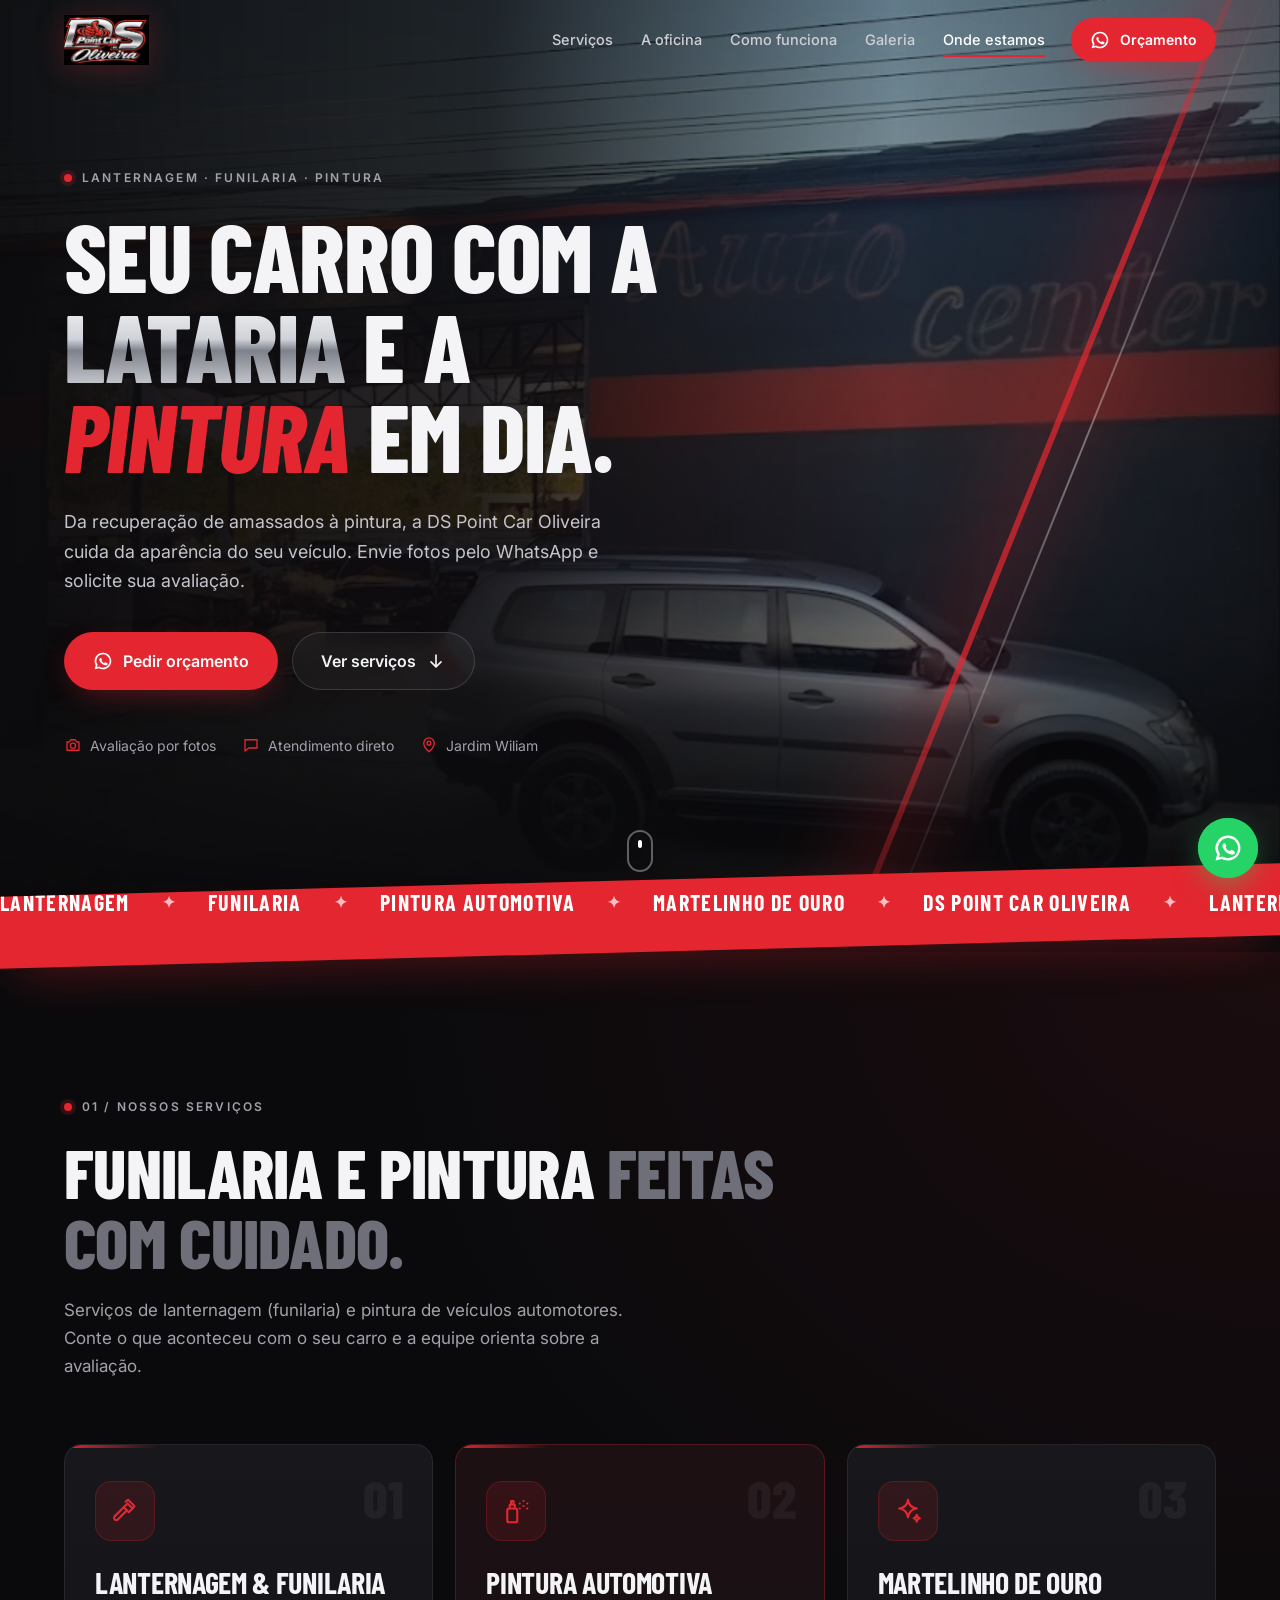
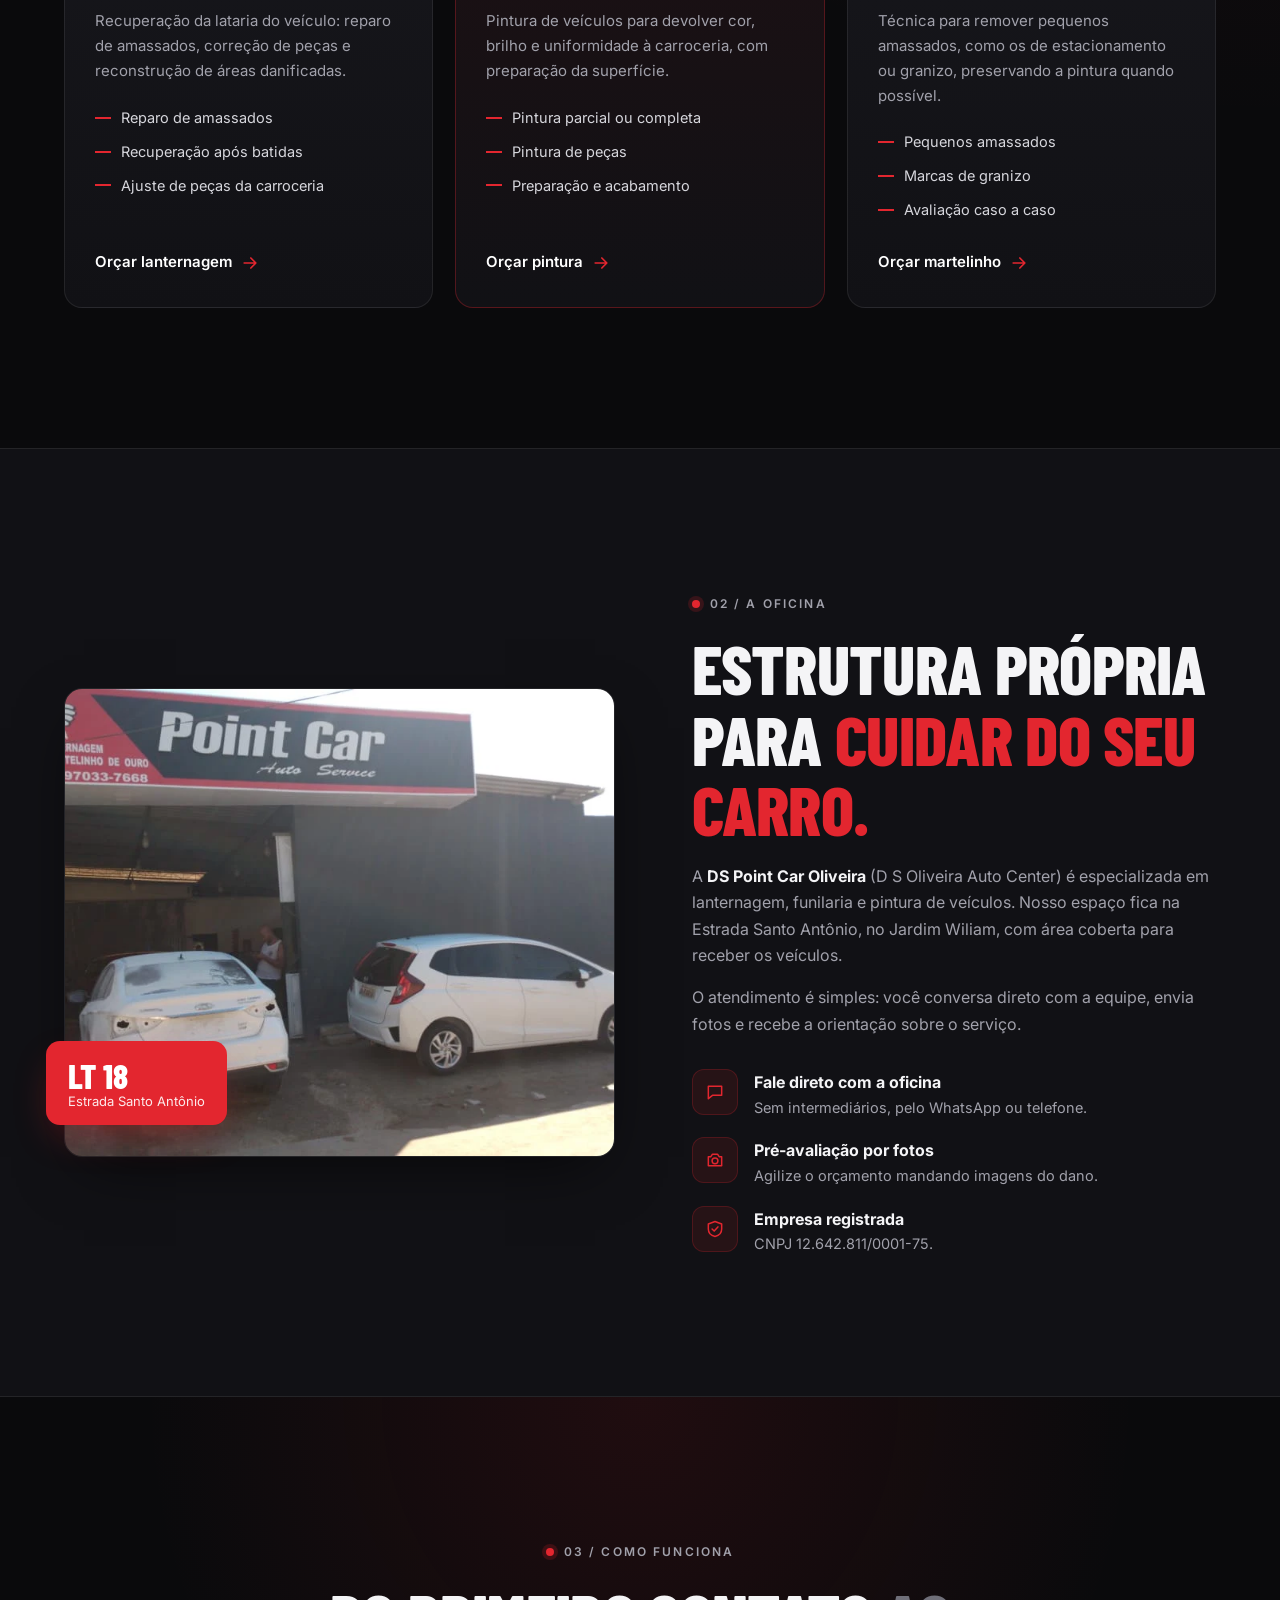
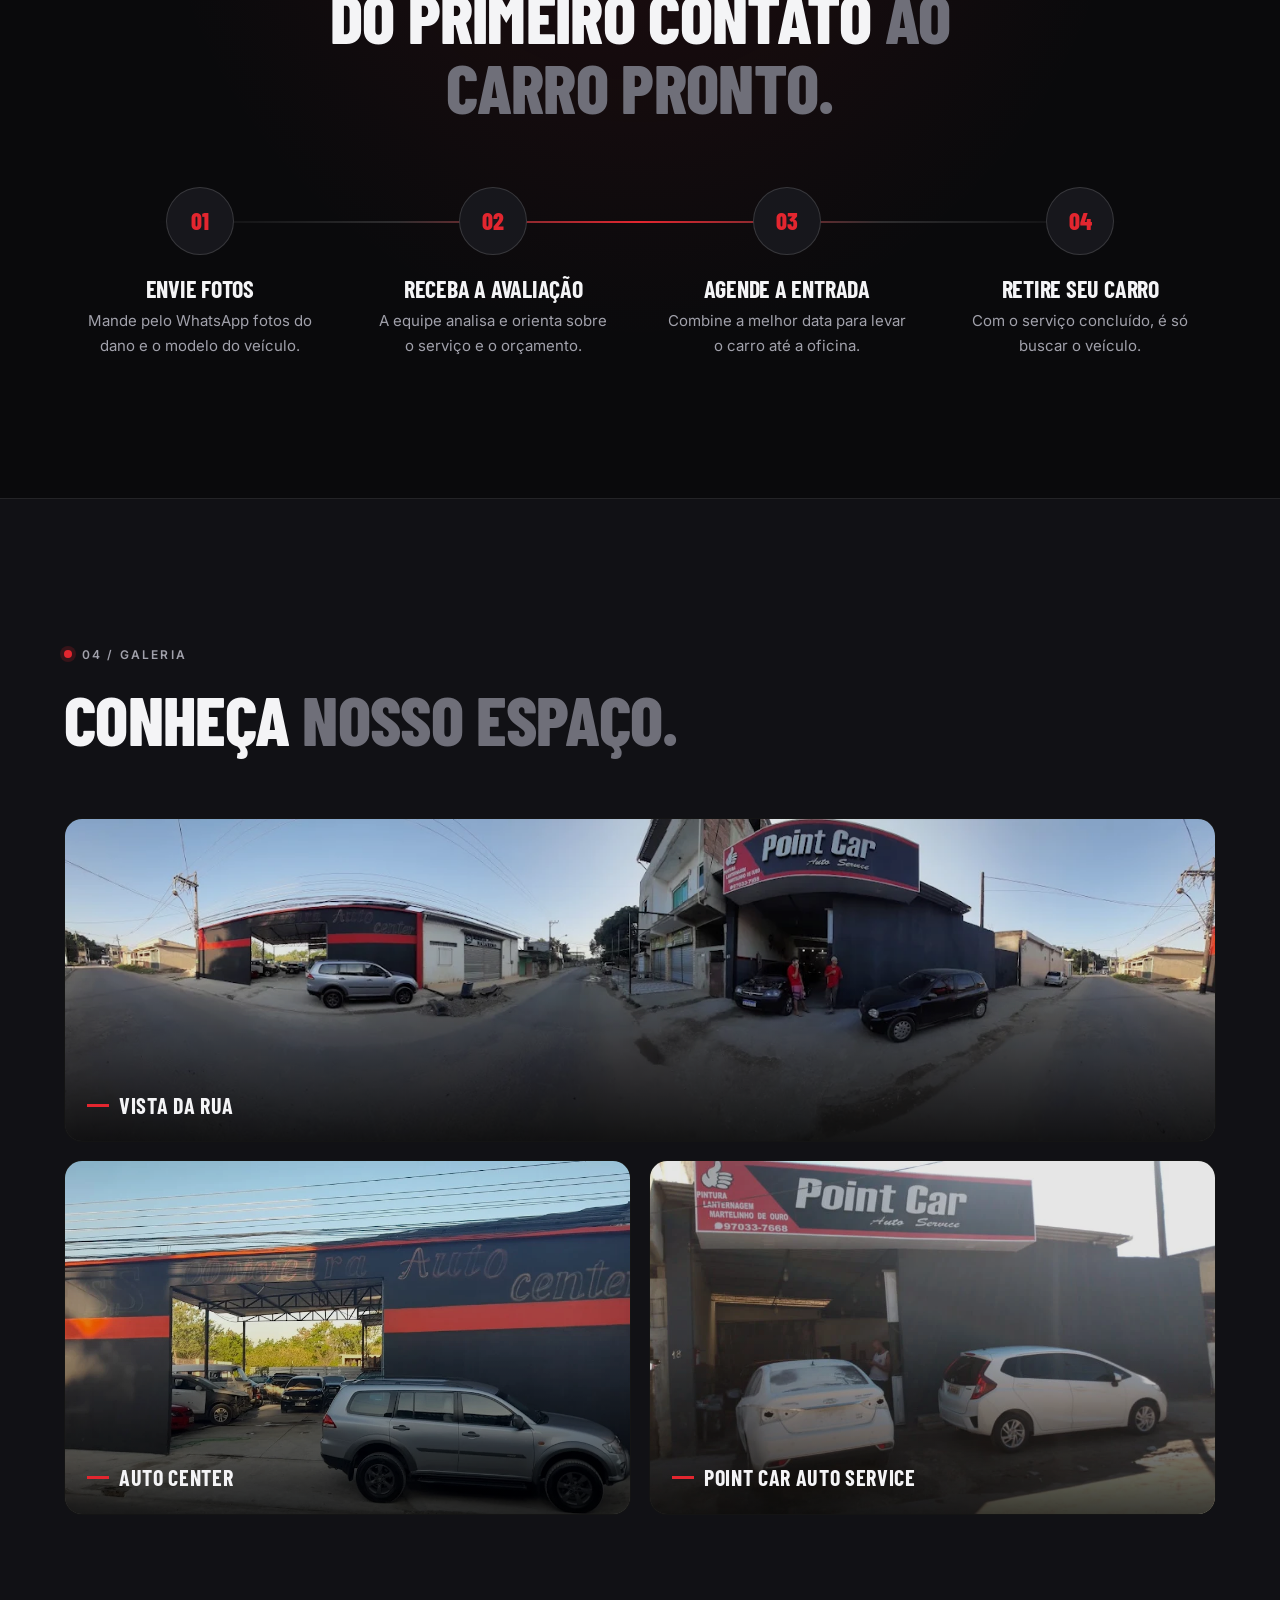
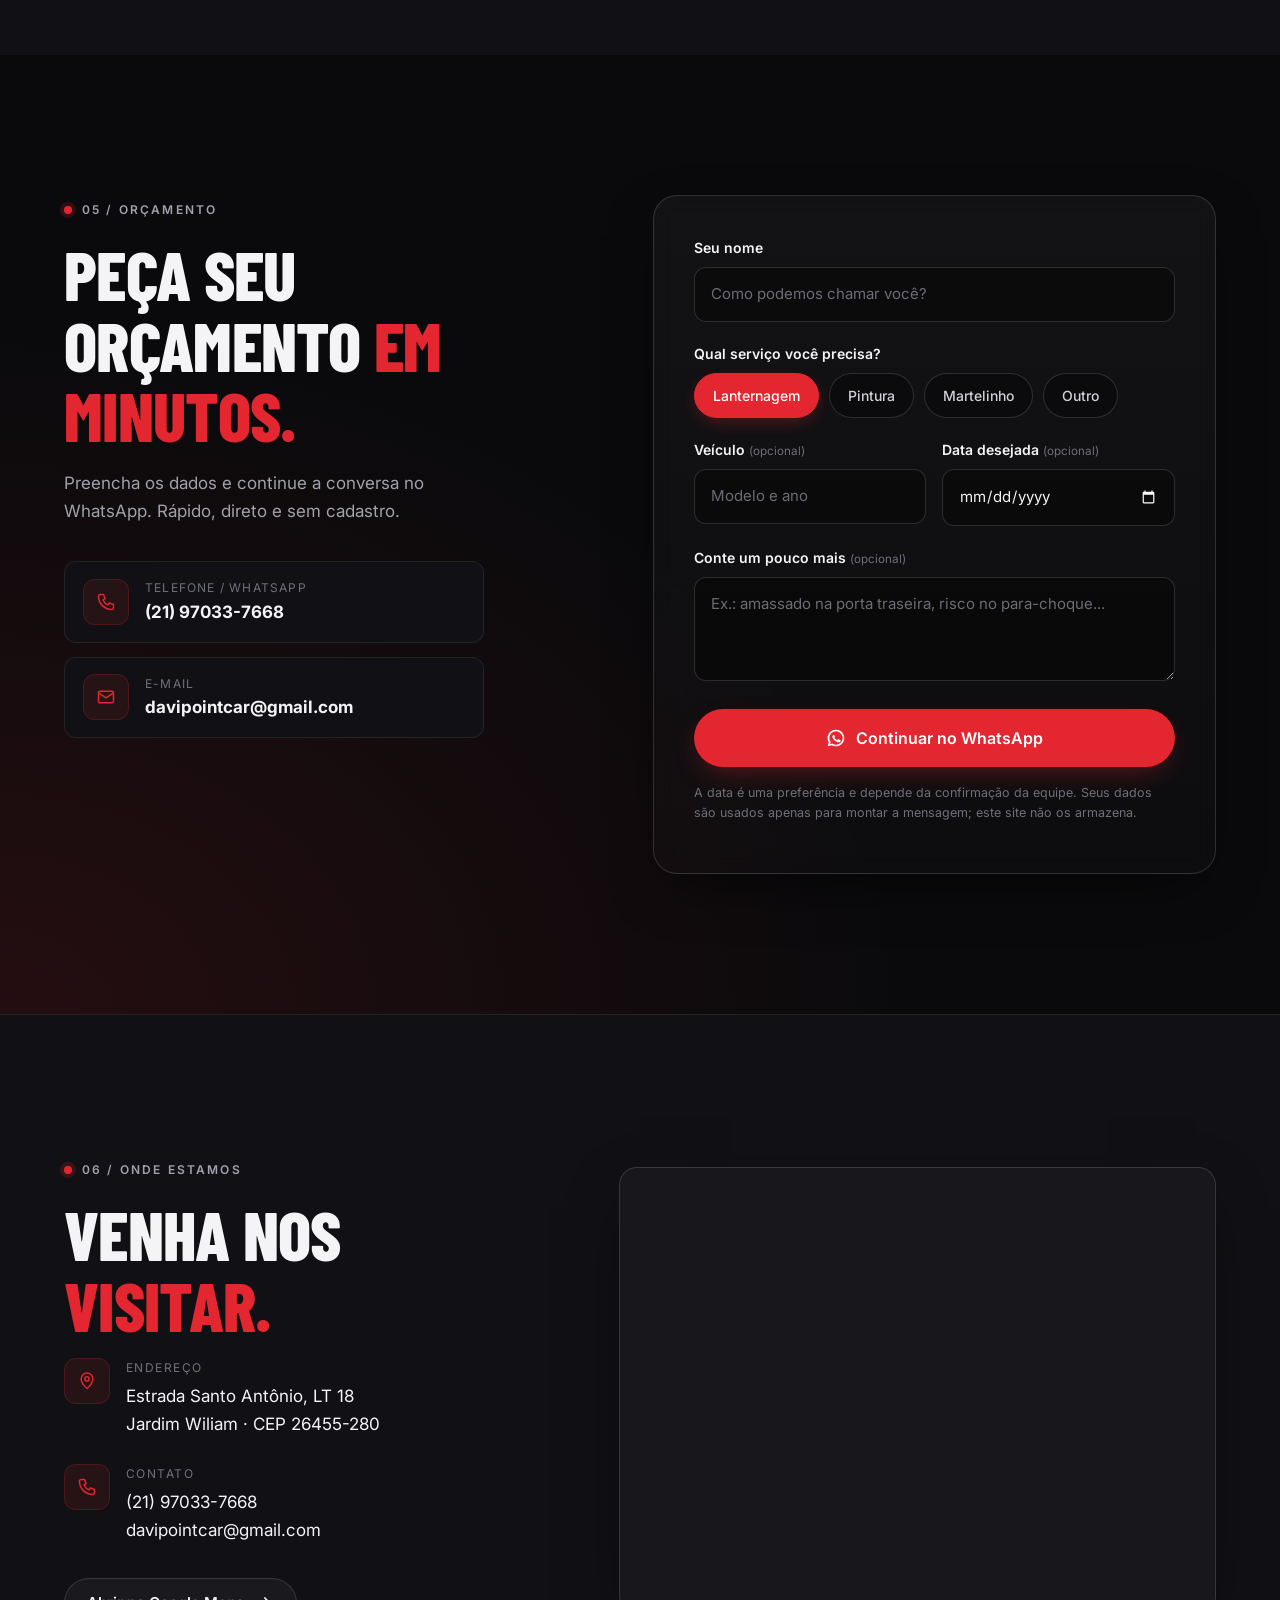
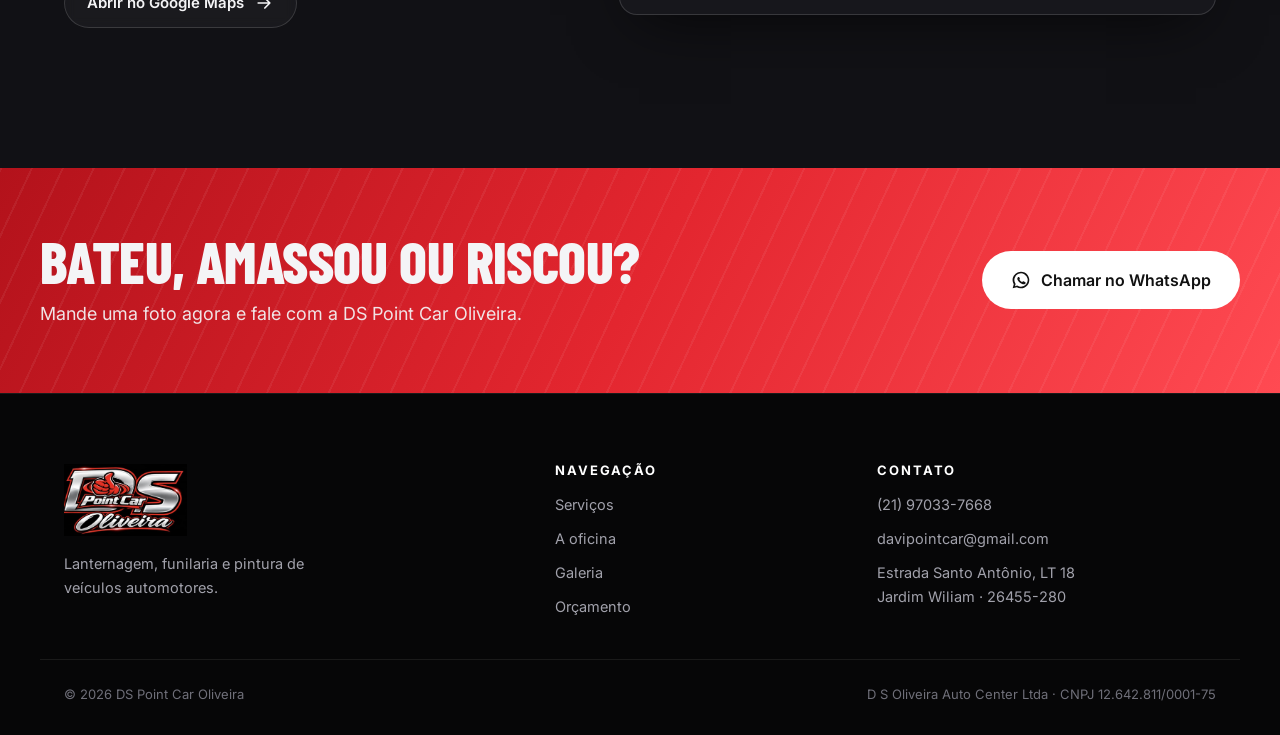
==== commit 6e17745e: "fix: reestrutura header mobile - move backdrop para fora do stacking context, corrige overflow e z-i" ====
--- a/index.html
+++ b/index.html
@@ -69,8 +69,6 @@
         <img src="assets/logo.png" alt="DS Point Car Oliveira" width="691" height="405">
       </a>
 
-      <div class="nav-backdrop" id="nav-backdrop" aria-hidden="true"></div>
-
       <nav class="main-nav" id="main-nav" aria-label="Navegação principal">
         <div class="nav-links">
           <a href="#servicos">Serviços</a>
@@ -113,6 +111,8 @@
       </div>
     </div>
   </header>
+
+  <div class="nav-backdrop" id="nav-backdrop" aria-hidden="true"></div>
 
   <main id="conteudo">
     <!-- ============ HERO ============ -->
--- a/styles.css
+++ b/styles.css
@@ -23,7 +23,7 @@
 }
 
 *, *::before, *::after { box-sizing: border-box; }
-html { scroll-behavior: smooth; scroll-padding-top: var(--header-h); -webkit-text-size-adjust: 100%; }
+html { scroll-behavior: smooth; scroll-padding-top: var(--header-h); -webkit-text-size-adjust: 100%; overflow-x: clip; }
 body {
   margin: 0;
   font-family: var(--ff-body);
@@ -32,7 +32,7 @@
   color: var(--text);
   background: var(--bg);
   -webkit-font-smoothing: antialiased;
-  overflow-x: hidden;
+  overflow-x: clip;
 }
 img { max-width: 100%; display: block; }
 a { color: inherit; text-decoration: none; }
@@ -44,7 +44,7 @@
 :focus-visible { outline: 2px solid var(--red); outline-offset: 4px; border-radius: 4px; }
 ::selection { background: var(--red); color: #fff; }
 
-.container { width: min(1200px, 100% - 48px); margin-inline: auto; }
+.container { width: 100%; max-width: 1200px; padding-inline: 24px; margin-inline: auto; box-sizing: border-box; }
 .skip-link { position: absolute; left: -9999px; top: 10px; z-index: 100; background: var(--red); color: #fff; padding: 10px 16px; border-radius: 8px; }
 .skip-link:focus { left: 10px; }
 
@@ -92,7 +92,7 @@
    Header
    ========================================================= */
 .site-header {
-  position: fixed; inset: 0 0 auto 0; z-index: 50;
+  position: fixed; top: 0; left: 0; right: 0; z-index: 50;
   height: var(--header-h);
   transition: background .3s, border-color .3s, height .3s;
   border-bottom: 1px solid transparent;
@@ -103,9 +103,11 @@
   -webkit-backdrop-filter: saturate(160%) blur(16px);
   border-color: var(--line);
 }
-.header-inner { height: 100%; display: flex; align-items: center; justify-content: space-between; gap: 32px; }
+.header-inner {
+  height: 100%; display: flex; align-items: center; justify-content: space-between; gap: 16px;
+}
 .brand { display: flex; align-items: center; flex-shrink: 0; }
-.brand img { height: 50px; width: auto; filter: drop-shadow(0 4px 14px rgba(227, 38, 47, .25)); transition: transform .3s; }
+.brand img { height: 50px; width: auto; max-width: 160px; filter: drop-shadow(0 4px 14px rgba(227, 38, 47, .25)); transition: transform .3s; }
 .brand:hover img { transform: scale(1.02); }
 .main-nav { display: flex; align-items: center; gap: 30px; margin-left: auto; font-size: 14.5px; font-weight: 500; }
 .nav-links { display: flex; align-items: center; gap: 28px; }
@@ -118,7 +120,7 @@
 .nav-links a:hover::after, .nav-links a.active::after { transform: scaleX(1); }
 .nav-footer,
 .nav-backdrop { display: none; }
-.header-actions { display: flex; align-items: center; gap: 14px; margin-left: 10px; }
+.header-actions { position: relative; z-index: 60; display: flex; align-items: center; gap: 14px; margin-left: 10px; flex-shrink: 0; white-space: nowrap; }
 .menu-toggle { display: none; }
 
 /* =========================================================
@@ -450,15 +452,25 @@
     backdrop-filter: saturate(160%) blur(16px);
     -webkit-backdrop-filter: saturate(160%) blur(16px);
     border-bottom: 1px solid var(--line);
+    overflow: visible;
   }
 
   .header-inner {
-    gap: 12px;
+    gap: 10px;
+    overflow: visible;
+  }
+
+  .brand {
+    flex-shrink: 1;
+    min-width: 0;
+    overflow: hidden;
   }
 
   .brand img {
     height: 40px;
-    max-width: 145px;
+    max-width: 130px;
+    width: auto;
+    object-fit: contain;
   }
 
   .header-actions {
@@ -523,18 +535,20 @@
     display: block;
     position: fixed;
     inset: 0;
-    z-index: 45;
+    z-index: 40;
     background: rgba(0, 0, 0, .65);
     backdrop-filter: blur(4px);
     -webkit-backdrop-filter: blur(4px);
     opacity: 0;
     visibility: hidden;
+    pointer-events: none;
     transition: opacity .3s, visibility .3s;
   }
 
   .menu-open .nav-backdrop {
     opacity: 1;
     visibility: visible;
+    pointer-events: auto;
   }
 
   .main-nav {
@@ -543,7 +557,7 @@
     left: 0;
     right: 0;
     bottom: 0;
-    z-index: 48;
+    z-index: 49;
     height: calc(100vh - var(--header-h));
     height: calc(100dvh - var(--header-h));
     margin: 0;
@@ -686,11 +700,11 @@
 }
 
 @media (max-width: 620px) {
-  .container { width: min(1200px, 100% - 32px); }
-  .header-inner { gap: 8px; }
-  .brand img { height: 36px; max-width: 130px; }
+  .container { width: min(1200px, 100% - 28px); }
+  .header-inner { gap: 6px; padding: 0; }
+  .brand img { height: 34px; max-width: 110px; }
   .header-actions { gap: 6px; }
-  .header-cta { padding: 8px 12px; font-size: 12.5px; }
+  .header-cta { padding: 7px 10px; font-size: 12px; gap: 4px; }
 
   .hero { padding-bottom: 90px; }
   .hero h1 { font-size: clamp(44px, 13vw, 64px); }
@@ -715,12 +729,12 @@
 }
 
 @media (max-width: 420px) {
-  .container { width: min(1200px, 100% - 24px); }
-  .brand img { height: 34px; max-width: 115px; }
-  .header-actions { gap: 6px; }
+  .container { width: min(1200px, 100% - 20px); }
+  .brand img { height: 30px; max-width: 95px; }
+  .header-actions { gap: 5px; }
   .header-cta {
-    width: 40px;
-    height: 40px;
+    width: 38px;
+    height: 38px;
     padding: 0;
     border-radius: 50%;
     justify-content: center;
@@ -729,8 +743,12 @@
     display: none;
   }
   .header-cta .ico {
-    width: 20px;
-    height: 20px;
+    width: 18px;
+    height: 18px;
+  }
+  .menu-toggle {
+    width: 38px;
+    height: 38px;
   }
   .main-nav {
     padding: 16px 18px 24px;
